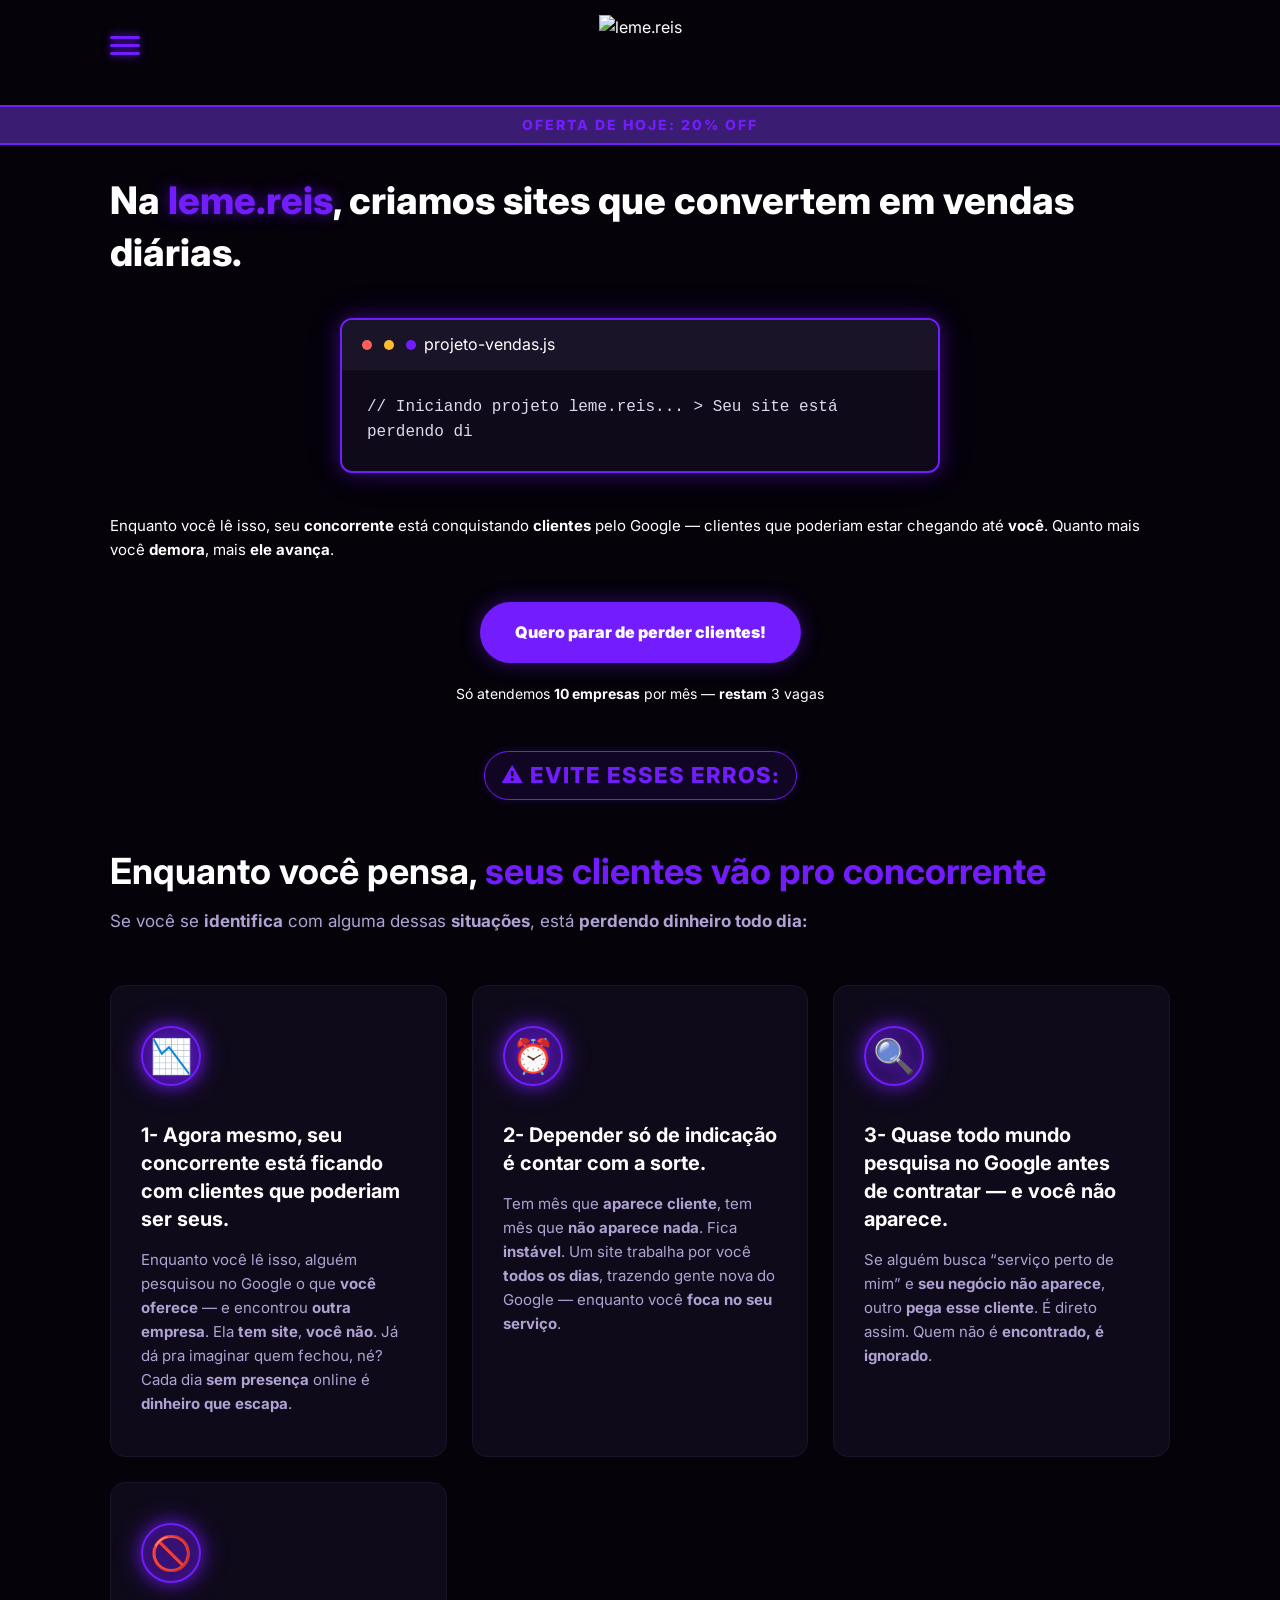
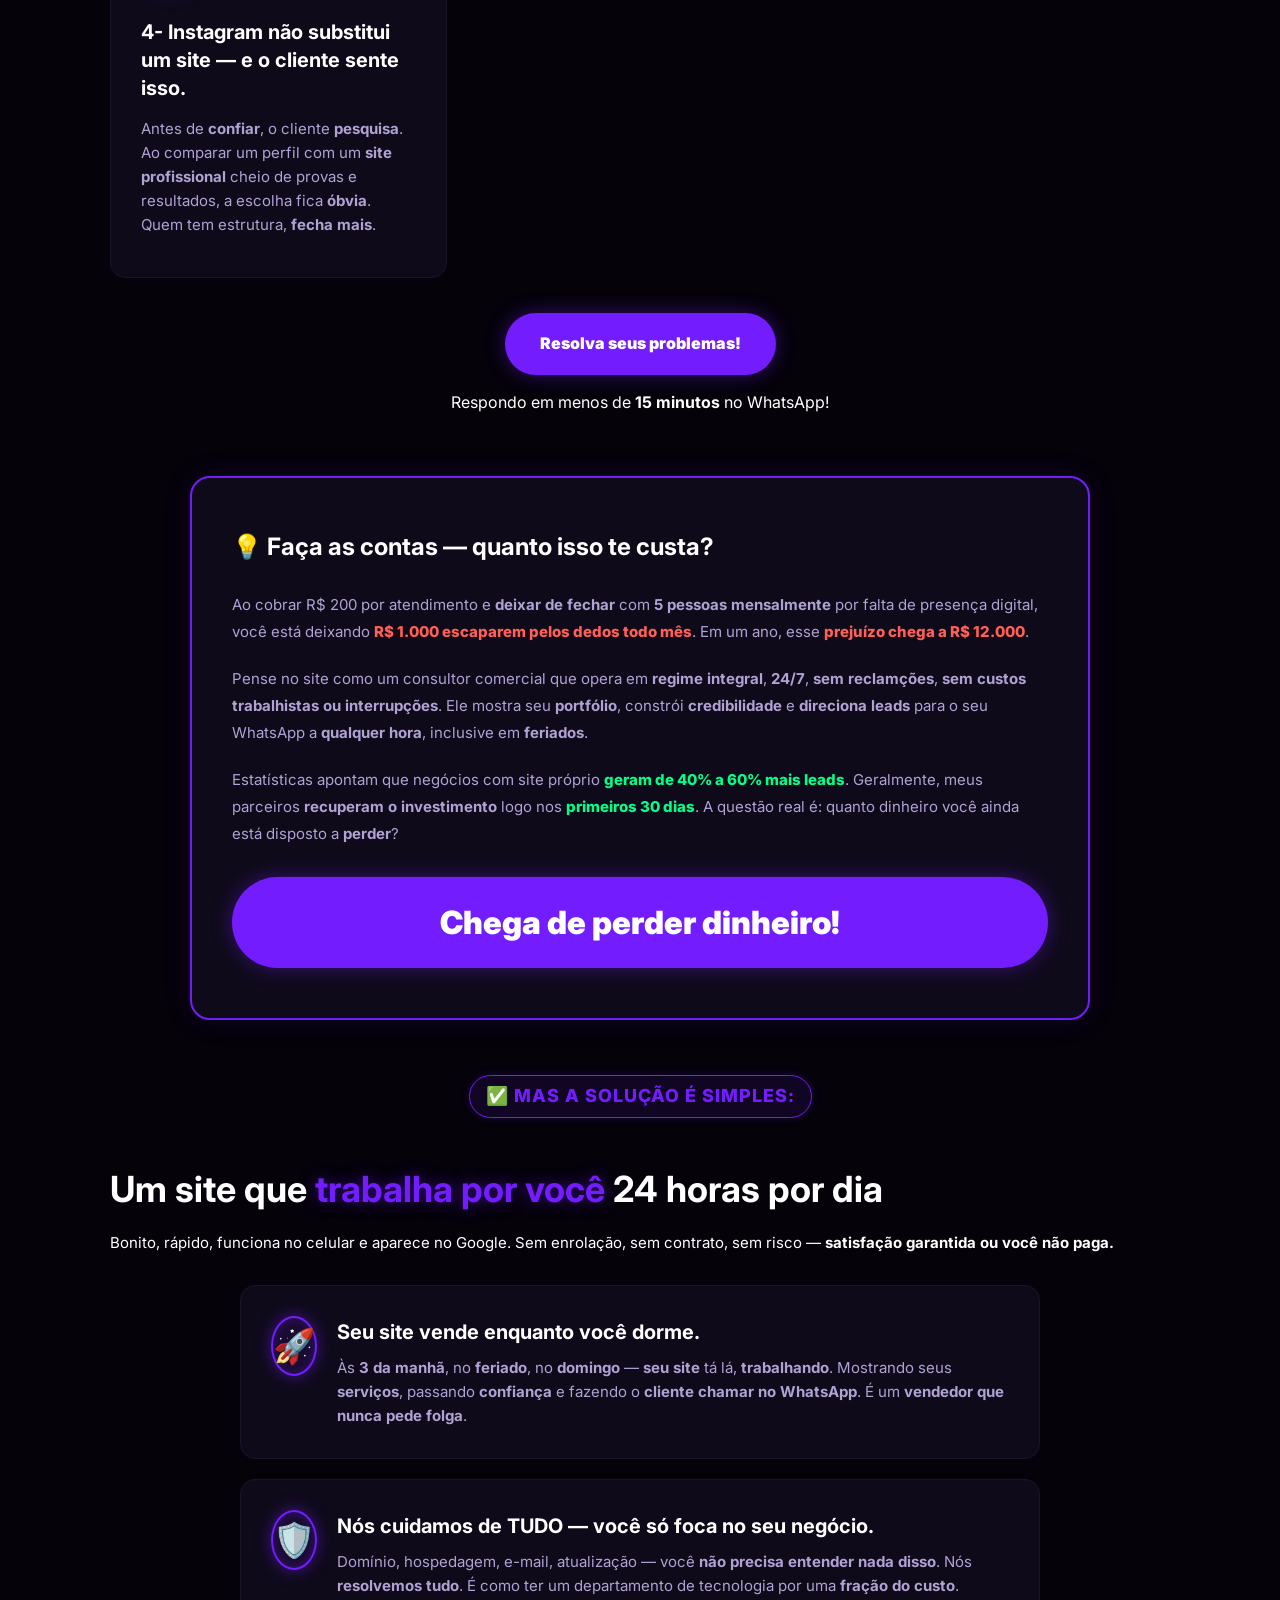
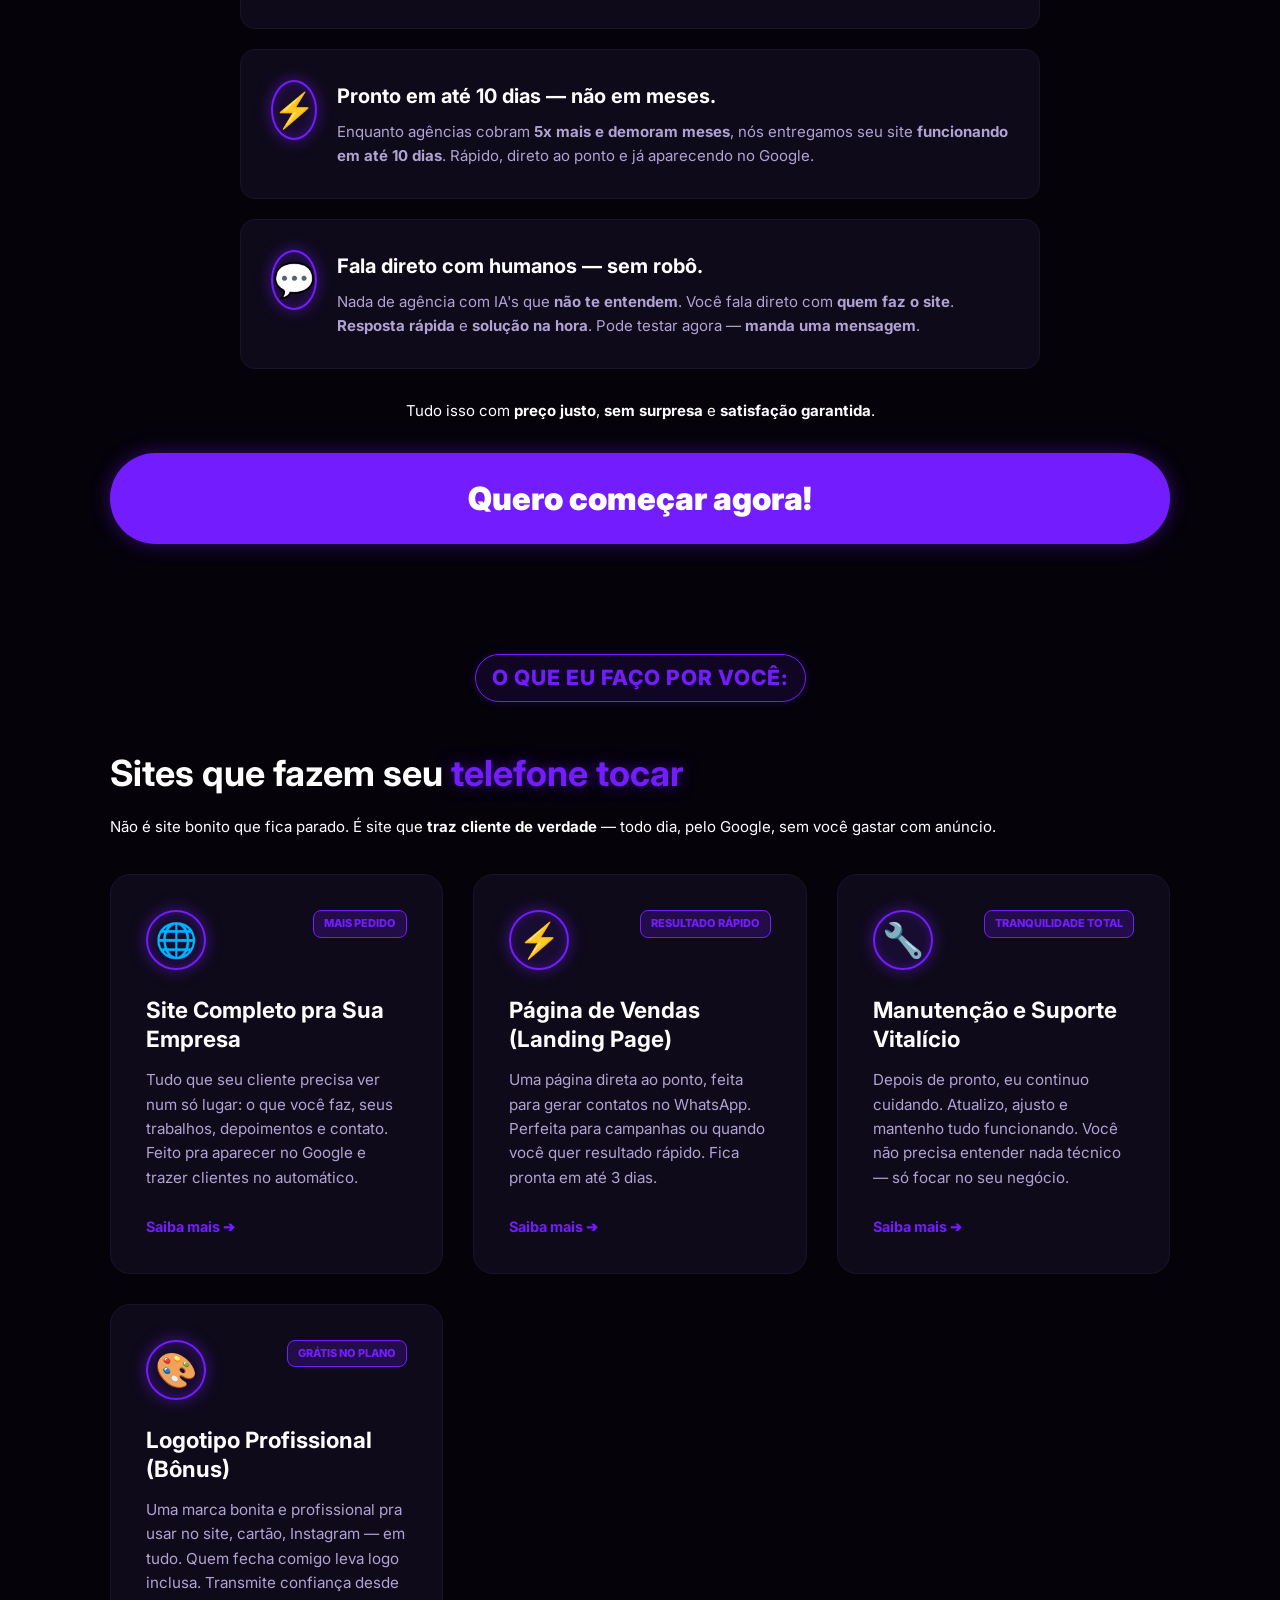
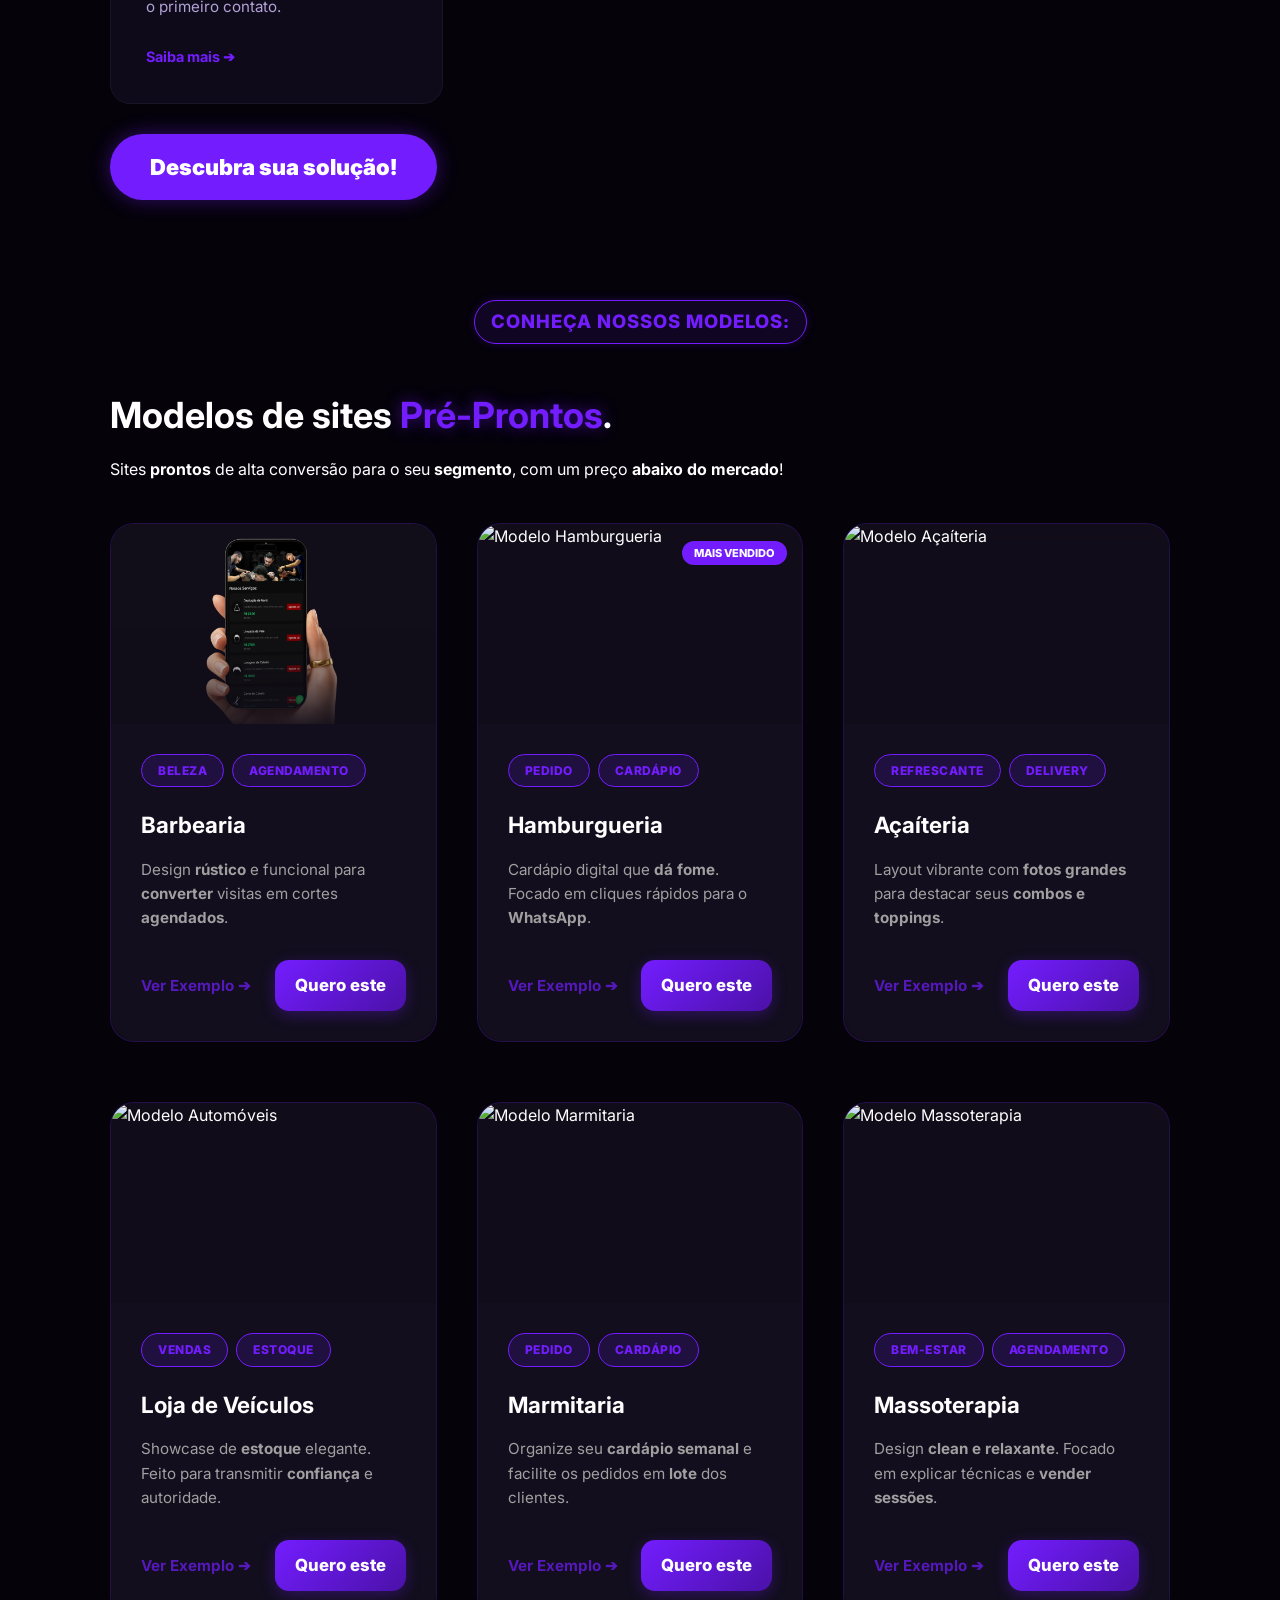
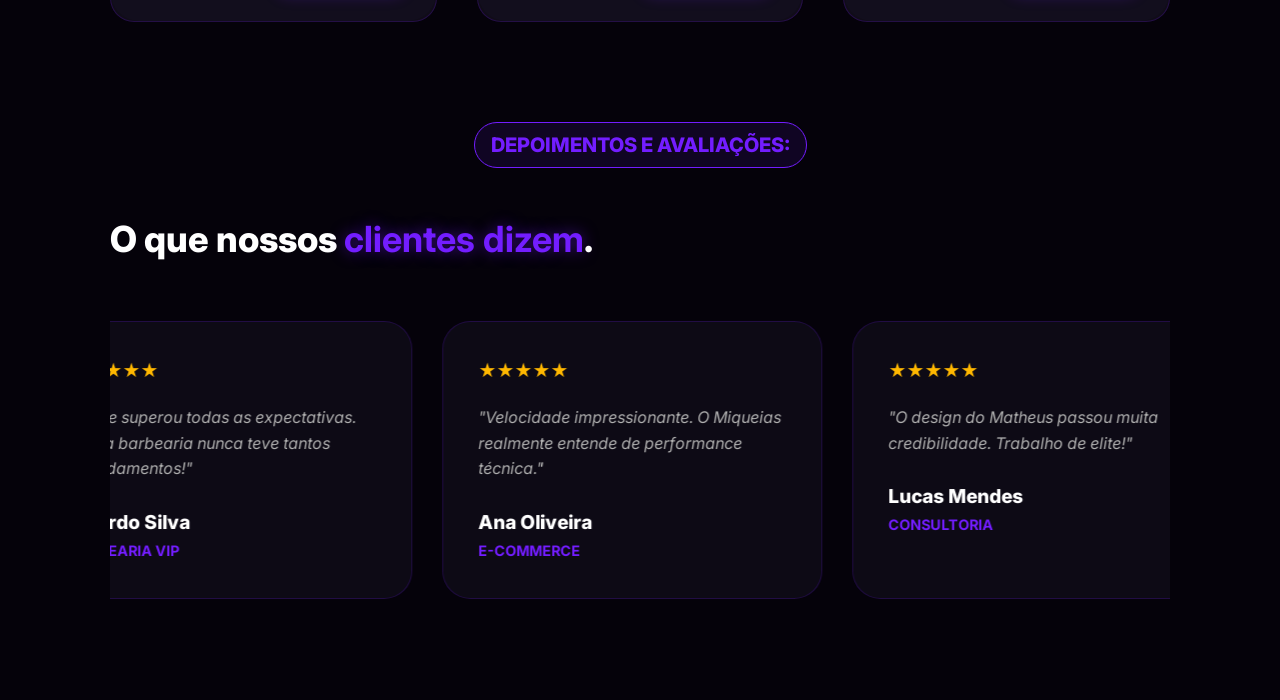
==== index.html @ 4a1d9dfb "Add files via upload" ====
<!DOCTYPE html>
<html lang="pt-br">
<head>
    <meta charset="UTF-8">
    <meta name="viewport" content="width=device-width, initial-scale=1.0">
    <title>leme.reis</title>
	<link rel="icon" href="faviconlemereis.png" type="image/png">
    <link rel="stylesheet" href="style.css">
    <link href="https://fonts.googleapis.com/css2?family=Inter:wght@400;700;900&display=swap" rel="stylesheet">
</head>
<body>

    <header>

        <div class="header-main">
            <div class="container header-grid">
                <div class="menu-col">
                    <div class="menu-btn" onclick="toggleMenu()">
                        <span></span>
                        <span></span>
                        <span></span>
                    </div>
                </div>

                <div class="logo-col">
                    <img src="img/logolemereis.png" alt="leme.reis" class="logo-img">
                </div>

                <div class="empty-col"></div>
            </div>
        </div>
		        <div class="promo-badge">OFERTA DE HOJE: 20% OFF</div>
    </header>
	
    <nav class="sidebar" id="sidebar">
        <div class="close-btn" onclick="toggleMenu()">&times;</div>
        <ul class="nav-links">
            <li><a href="https://wa.me/5514988378102">Contato</a></li>
			<li><a href="#contato">Sobre Nós</a></li>
			<li><a href="#contato">FAQ</a></li>
            <hr style="border: 0.5px solid #333; margin: 10px 0;">
            <p class="nav-title">Nossos Modelos</p>
            <li><a href="https://lemereis.online/barbeariaservicos">Barbearia</a></li>
            <li><a href="#marmitaria">Marmitaria</a></li>
            <li><a href="#hamburgueria">Hamburgueria</a></li>
            <li><a href="#acaiteria">Açaíteria</a></li>
        </ul>
    </nav>

    <div class="overlay" id="overlay" onclick="toggleMenu()"></div>

    <main>
        <section class="hero">
            <div class="container">
                <h1>Na <span>leme.reis</span>, criamos sites que convertem em vendas diárias.</h1>
                
                <div class="code-window">
                    <div class="window-header">
                        <div class="dots">
                            <span class="dot red"></span>
                            <span class="dot yellow"></span>
                            <span class="dot violet"></span>
                        </div>
                        <div class="file-name">projeto-vendas.js</div>
                    </div>
                    <div class="code-content">
                        <code id="typing-text"></code>
                    </div>
                </div>

                <div class="cta-group">
					<p class="stats-2">Enquanto você lê isso, seu <b>concorrente</b> está conquistando <b>clientes</b> pelo Google — clientes que poderiam estar chegando até <b>você</b>. Quanto mais você <b>demora</b>, mais <b>ele avança</b>.</p>
                    <a href="https://wa.me/5514988378102" class="btn-primary">Quero parar de perder clientes!</a>
                    <p class="stats">Só atendemos <b>10 empresas</b> por mês — <b>restam</b> 3 vagas</p>
                </div>
            </div>
        </section>
		
		<section class="problems">
    <div class="container">
        <div class="alert-box">
            <span>⚠ EVITE ESSES ERROS:</span>
        </div>
        
        <h2 class="section-title">Enquanto você pensa, <strong>seus clientes vão pro concorrente</strong></h2>
        <p class="section-subtitle">Se você se <b>identifica</b> com alguma dessas <b>situações</b>, está <b>perdendo dinheiro todo dia:</b></p>

        <div class="cards-grid">
            <div class="problem-card">
                <div class="icon-box red-neon">📉</div>
                <h3>1- Agora mesmo, seu <b>concorrente</b> está ficando com <b>clientes</b> que poderiam ser seus.</h3>
                <p>Enquanto você lê isso, alguém pesquisou no Google o que <b>você oferece</b> — e encontrou <b>outra empresa</b>. Ela <b>tem site</b>, <b>você não</b>. Já dá pra imaginar quem fechou, né? Cada dia <b>sem presença</b> online é <b>dinheiro que escapa</b>.</p>
            </div>

            <div class="problem-card">
                <div class="icon-box violet-neon">⏰</div>
                <h3>2- Depender só de <b>indicação</b> é contar com a <b>sorte</b>.</h3>
                <p>Tem mês que <b>aparece cliente</b>, tem mês que <b>não aparece nada</b>. Fica <b>instável</b>. Um site trabalha por você <b>todos os dias</b>, trazendo gente nova do Google — enquanto você <b>foca no seu serviço</b>.</p>
            </div>

            <div class="problem-card">
                <div class="icon-box violet-neon">🔍</div>
                <h3>3- Quase <b>todo mundo</b> pesquisa no <b>Google</b> antes de contratar — e você <b>não aparece</b>.</h3>
                <p>Se alguém busca “serviço perto de mim” e <b>seu negócio não aparece</b>, outro <b>pega esse cliente</b>. É direto assim. Quem não é <b>encontrado, é ignorado</b>.</p>
            </div>

            <div class="problem-card">
                <div class="icon-box red-neon">🚫</div>
                <h3>4- Instagram não <b>substitui</b> um site — e o <b>cliente</b> sente isso.</h3>
                <p>Antes de <b>confiar</b>, o cliente <b>pesquisa</b>. Ao comparar um perfil com um <b>site profissional</b> cheio de provas e resultados, a escolha fica <b>óbvia</b>. Quem tem estrutura, <b>fecha mais</b>.</p>
            </div>
        </div>
		<div class="cta-problems">
            <a href="https://wa.me/5514988378102" class="btn-primary btn-neon-pulse">
                Resolva seus problemas!
            </a>
            <p class="stats-3">Respondo em menos de <b>15 minutos</b> no WhatsApp!</p>
        </div>
		<div class="calculator-card">
    <div class="card-content">
        <h2>💡 Faça as contas — quanto isso te custa?</h2>
        
        <p>Ao cobrar R$ 200 por atendimento e <b>deixar de fechar</b> com <b>5 pessoas mensalmente</b> por falta de presença digital, você está deixando <span class="highlight-red">R$ 1.000 escaparem pelos dedos todo mês</span>. Em um ano, esse <span class="highlight-red">prejuízo chega a R$ 12.000</span>.</p>

        <p>Pense no site como um consultor comercial que opera em <b>regime integral</b>, <b>24/7</b>, <b>sem reclamções</b>, <b>sem custos trabalhistas ou interrupções</b>. Ele mostra seu <b>portfólio</b>, constrói <b>credibilidade</b> e <b>direciona leads</b> para o seu WhatsApp a <b>qualquer hora</b>, inclusive em <b>feriados</b>.</p>

        <p>Estatísticas apontam que negócios com site próprio <span class="highlight-green">geram de 40% a 60% mais leads</span>. Geralmente, meus parceiros <b>recuperam o investimento</b> logo nos <span class="highlight-green">primeiros 30 dias</span>. A questão real é: quanto dinheiro você ainda está disposto a <b>perder</b>?</p>

        <a href="https://wa.me/5514988378102" class="btn-whatsapp">
            Chega de perder dinheiro!
        </a>
    </div>
</div>
    </div>
</section>

<section class="solution">
    <div class="container">
        <div class="solution-header">
            <span class="badge-red">✅ MAS A SOLUÇÃO É SIMPLES:</span>
            <h2 class="title-main">Um site que <strong>trabalha por você</strong> 24 horas por dia</h2>
            <p>Bonito, rápido, funciona no celular e aparece no Google. Sem enrolação, sem contrato, sem risco — <strong>satisfação garantida ou você não paga.</strong></p>
        </div>

        <div class="solution-cards">
            <div class="s-card">
                <div class="s-icon">🚀</div>
                <div class="s-text">
                    <h3>Seu site <b>vende</b> enquanto você <b>dorme</b>.</h3>
                    <p>Às <b>3 da manhã</b>, no <b>feriado</b>, no <b>domingo</b> — <b>seu site</b> tá lá, <b>trabalhando</b>. Mostrando seus <b>serviços</b>, passando <b>confiança</b> e fazendo o <b>cliente chamar no WhatsApp</b>. É um <b>vendedor que nunca pede folga</b>.</p>
                </div>
            </div>

            <div class="s-card">
                <div class="s-icon">🛡️</div>
                <div class="s-text">
                    <h3>Nós cuidamos de <b>TUDO</b> — você só <b>foca</b> no seu negócio.</h3>
                    <p>Domínio, hospedagem, e-mail, atualização — você <b>não precisa entender nada disso</b>. Nós <b>resolvemos tudo</b>. É como ter um departamento de tecnologia por uma <b>fração do custo</b>.</p>
                </div>
            </div>

            <div class="s-card">
                <div class="s-icon">⚡</div>
                <div class="s-text">
                    <h3>Pronto em até <b>10 dias</b> — não em <b>meses</b>.</h3>
                    <p>Enquanto agências cobram <b>5x mais e demoram meses</b>, nós entregamos seu site <b>funcionando em até 10 dias</b>. Rápido, direto ao ponto e já aparecendo no Google.</p>
                </div>
            </div>

            <div class="s-card">
                <div class="s-icon">💬</div>
                <div class="s-text">
                    <h3>Fala direto com <b>humanos</b> — <b>sem robô</b>.</h3>
                    <p>Nada de agência com IA's que <b>não te entendem</b>. Você fala direto com <b>quem faz o site</b>. <b>Resposta rápida</b> e <b>solução na hora</b>. Pode testar agora — <b>manda uma mensagem</b>.</p>
                </div>
            </div>
        </div>

        <div class="solution-footer">
            <p>Tudo isso com <b>preço justo</b>, <b>sem surpresa</b> e <b>satisfação garantida</b>.</p>
            <a href="https://wa.me/5514988378102" class="btn-whatsapp">
                Quero começar agora!
            </a>
        </div>
    </div>
</section>

<section class="services">
    <div class="container">
        <div class="services-header">
            <span class="badge-green">O QUE EU FAÇO POR VOCÊ:</span>
            <h2 class="title-main">Sites que fazem seu <strong>telefone tocar</strong></h2>
            <p>Não é site bonito que fica parado. É site que <strong>traz cliente de verdade</strong> — todo dia, pelo Google, sem você gastar com anúncio.</p>
        </div>

        <div class="services-grid">
            <div class="service-card">
                <div class="card-header-flex">
                    <div class="icon-box">🌐</div>
                    <span class="service-tag tag-purple">Mais pedido</span>
                </div>
                <h3>Site Completo pra Sua Empresa</h3>
                <p>Tudo que seu cliente precisa ver num só lugar: o que você faz, seus trabalhos, depoimentos e contato. Feito pra aparecer no Google e trazer clientes no automático.</p>
                <a href="https://wa.me/5514988378102" class="learn-more">Saiba mais ➔</a>
            </div>

            <div class="service-card">
                <div class="card-header-flex">
                    <div class="icon-box">⚡</div>
                    <span class="service-tag  tag-purple">Resultado rápido</span>
                </div>
                <h3>Página de Vendas (Landing Page)</h3>
                <p>Uma página direta ao ponto, feita para gerar contatos no WhatsApp. Perfeita para campanhas ou quando você quer resultado rápido. Fica pronta em até 3 dias.</p>
                <a href="https://wa.me/5514988378102" class="learn-more">Saiba mais ➔</a>
            </div>

            <div class="service-card">
                <div class="card-header-flex">
                    <div class="icon-box">🔧</div>
                    <span class="service-tag  tag-purple">Tranquilidade total</span>
                </div>
                <h3>Manutenção e Suporte Vitalício</h3>
                <p>Depois de pronto, eu continuo cuidando. Atualizo, ajusto e mantenho tudo funcionando. Você não precisa entender nada técnico — só focar no seu negócio.</p>
                <a href="https://wa.me/5514988378102" class="learn-more">Saiba mais ➔</a>
            </div>

            <div class="service-card">
                <div class="card-header-flex">
                    <div class="icon-box">🎨</div>
                    <span class="service-tag  tag-purple">Grátis no plano</span>
                </div>
                <h3>Logotipo Profissional (Bônus)</h3>
                <p>Uma marca bonita e profissional pra usar no site, cartão, Instagram — em tudo. Quem fecha comigo leva logo inclusa. Transmite confiança desde o primeiro contato.</p>
                <a href="https://wa.me/5514988378102" class="learn-more">Saiba mais ➔</a>
            </div>
        </div>
		<a href="https://wa.me/5514988378102" class="btn-discovery">
    Descubra sua solução!
</a>
    </div>
</section>

<section class="portfolio">
    <div class="container">
        <div class="portfolio-header">
            <span class="badge-showcase">CONHEÇA NOSSOS MODELOS:</span>
            <h2 class="title-main">Modelos de sites <strong>Pré-Prontos</strong>.</h2>
            <p>Sites <b>prontos</b> de alta conversão para o seu <b>segmento</b>, com um preço <b>abaixo do mercado</b>!</p>
        </div>

<div class="portfolio-grid">
    <div class="portfolio-card">
        <div class="card-image">
            <img src="barbeariamodelo.png" alt="Modelo Barbearia">
        </div>
        <div class="card-body">
            <div class="card-category">
                <span>Beleza</span>
                <span>Agendamento</span>
            </div>
            <h3>Barbearia</h3>
            <p>Design <b>rústico</b> e funcional para <b>converter</b> visitas em cortes <b>agendados</b>.</p>
            <div class="card-actions">
                <a href="lemereis.online/barbeariaservicos" class="btn-view">Ver Exemplo ➔</a>
                <a href="https://wa.me/5514988378102?text=Gostaria%20de%20saber%20mais%20sobre%20o%20modelo%20pr%C3%A9-pronto%20de%20Barbearia." class="btn-order">Quero este</a>
            </div>
        </div>
    </div>

    <div class="portfolio-card">
        <div class="card-image">
            <img src="hamburgueriamodelo.png" alt="Modelo Hamburgueria">
            <div class="image-overlay">
                <span class="tag-status">Mais Vendido</span>
            </div>
        </div>
        <div class="card-body">
            <div class="card-category">
                <span>Pedido</span>
                <span>Cardápio</span>
            </div>
            <h3>Hamburgueria</h3>
            <p>Cardápio digital que <b>dá fome</b>. Focado em cliques rápidos para o <b>WhatsApp</b>.</p>
            <div class="card-actions">
                <a href="#" class="btn-view">Ver Exemplo ➔</a>
                <a href="#" class="btn-order">Quero este</a>
            </div>
        </div>
    </div>

    <div class="portfolio-card">
        <div class="card-image">
            <img src="acaiteriamodelo.png" alt="Modelo Açaíteria">
        </div>
        <div class="card-body">
            <div class="card-category">
                <span>Refrescante</span>
                <span>Delivery</span>
            </div>
            <h3>Açaíteria</h3>
            <p>Layout vibrante com <b>fotos grandes</b> para destacar seus <b>combos e toppings</b>.</p>
            <div class="card-actions">
                <a href="#" class="btn-view">Ver Exemplo ➔</a>
                <a href="#" class="btn-order">Quero este</a>
            </div>
        </div>
    </div>

    <div class="portfolio-card">
        <div class="card-image">
            <img src="automoveismodelo.png" alt="Modelo Automóveis">
        </div>
        <div class="card-body">
            <div class="card-category">
                <span>Vendas</span>
                <span>Estoque</span>
            </div>
            <h3>Loja de Veículos</h3>
            <p>Showcase de <b>estoque</b> elegante. Feito para transmitir <b>confiança</b> e autoridade.</p>
            <div class="card-actions">
                <a href="#" class="btn-view">Ver Exemplo ➔</a>
                <a href="#" class="btn-order">Quero este</a>
            </div>
        </div>
    </div>

    <div class="portfolio-card">
        <div class="card-image">
            <img src="marmitariamodelo.png" alt="Modelo Marmitaria">
        </div>
        <div class="card-body">
            <div class="card-category">
                <span>Pedido</span>
                <span>Cardápio</span>
            </div>
            <h3>Marmitaria</h3>
            <p>Organize seu <b>cardápio semanal</b> e facilite os pedidos em <b>lote</b> dos clientes.</p>
            <div class="card-actions">
                <a href="#" class="btn-view">Ver Exemplo ➔</a>
                <a href="#" class="btn-order">Quero este</a>
            </div>
        </div>
    </div>

    <div class="portfolio-card">
        <div class="card-image">
            <img src="massoterapiamodelo.png" alt="Modelo Massoterapia">
        </div>
        <div class="card-body">
            <div class="card-category">
                <span>Bem-estar</span>
                <span>Agendamento</span>
            </div>
            <h3>Massoterapia</h3>
            <p>Design <b>clean e relaxante</b>. Focado em explicar técnicas e <b>vender sessões</b>.</p>
            <div class="card-actions">
                <a href="#" class="btn-view">Ver Exemplo ➔</a>
                <a href="#" class="btn-order">Quero este</a>
            </div>
        </div>
    </div>
</div>
</section>
<section class="testimonials">
    <div class="container">
        <div class="portfolio-header" style="text-align: center; margin-bottom: 40px;">
            <span class="badge-avalia">DEPOIMENTOS E AVALIAÇÕES:</span>
            <h2 class="title-main" style="color: #fff; font-weight: 800; font-size: 2.5rem;">O que nossos <strong>clientes dizem</strong>.</h2>
        </div>

        <div class="testimonials-slider">
            <div class="testimonials-track" id="testimonialTrack">
                <div class="testimonial-card">
                    <div class="stars">★★★★★</div>
                    <p>"O site superou todas as expectativas. Minha barbearia nunca teve tantos agendamentos!"</p>
                    <div class="client-info"><strong>Ricardo Silva</strong><span>Barbearia VIP</span></div>
                </div>
                <div class="testimonial-card">
                    <div class="stars">★★★★★</div>
                    <p>"Velocidade impressionante. O Miqueias realmente entende de performance técnica."</p>
                    <div class="client-info"><strong>Ana Oliveira</strong><span>E-commerce</span></div>
                </div>
                <div class="testimonial-card">
                    <div class="stars">★★★★★</div>
                    <p>"O design do Matheus passou muita credibilidade. Trabalho de elite!"</p>
                    <div class="client-info"><strong>Lucas Mendes</strong><span>Consultoria</span></div>
                </div>
            </div>
        </div>
    </div>
</section>
    </main>

    <script src="script.js"></script>
</body>
</html>
---- style.css ----
* { margin: 0; padding: 0; box-sizing: border-box; }

:root {
    --bg-color: #05020a;
    --deep-purple: #3a1d73;
    --bright-violet: #731dff;
    --text-color: #ffffff;
    --text-secondary: #b1a2d4;
}

body {
    background-color: var(--bg-color);
    color: var(--text-color);
    font-family: 'Inter', sans-serif;
    line-height: 1.6;
    overflow-x: hidden;
}

.container {
    max-width: 1100px;
    margin: 0 auto;
    padding: 0 20px;
}

/* Header Grid */
.header-main {
    padding: 15px 0;
}

.header-grid {
    display: grid;
    grid-template-columns: 1fr 2fr 1fr;
    align-items: center;
}

.menu-col { display: flex; justify-content: flex-start; }
.logo-col { display: flex; justify-content: center; }

.logo-img {
    height: 60px;
    width: auto;
}

/* Promo Badge Corrigida */
.promo-badge {
    width: 100%;
    background-color: var(--deep-purple);
    border-bottom: 2px solid var(--bright-violet);
	border-top: 2px solid var(--bright-violet);
    padding: 7px 0;
    display: flex;
    justify-content: center;
    color: var(--bright-violet);
    font-size: 14px;
    font-weight: 800;
    text-transform: uppercase;
    letter-spacing: 2px;
	margin-top: 15px;
}

/* Botão Hambúrguer Corrigido */
.menu-btn {
    cursor: pointer;
    display: flex;
    flex-direction: column;
    gap: 5px;
    z-index: 1001;
}

.menu-btn span {
    width: 30px;
    height: 3px;
    background-color: var(--bright-violet);
    border-radius: 10px;
    transition: 0.3s;
    box-shadow: 0 0 8px var(--bright-violet);
}

/* Sidebar */
.sidebar {
    position: fixed;
    top: 0;
    left: -280px;
    width: 280px;
    height: 100%;
    background: #0f0a1a;
    border-right: 1px solid var(--bright-violet);
    z-index: 1002;
    transition: 0.4s cubic-bezier(0.175, 0.885, 0.32, 1.275);
    padding: 60px 30px;
}

.sidebar.active { left: 0; }

.nav-links { list-style: none; }
.nav-links li { margin: 25px 0; }
.nav-links a { color: white; text-decoration: none; font-size: 1.1rem; font-weight: 600; }
.nav-links a:hover { color: var(--bright-violet); }

.nav-title {
    color: var(--text-secondary);
    font-size: 16px;
    text-transform: uppercase;
    letter-spacing: 2px;
    margin-top: 30px;
}

.close-btn {
    position: absolute;
    top: 20px;
    right: 25px;
    font-size: 30px;
    color: var(--bright-violet);
    cursor: pointer;
}

.overlay {
    position: fixed;
    top: 0;
    left: 0;
    width: 100%;
    height: 100%;
    background: rgba(0, 0, 0, 0.8);
    display: none;
    z-index: 1000;
    backdrop-filter: blur(5px);
}

.overlay.active { display: block; }

/* Hero Section */
h1 { font-size: 38px; font-weight: 800; margin: 30px 0; line-height: 1.35;}
h1 span { color: var(--bright-violet); text-shadow: 0 0 15px rgba(115, 29, 255, 0.6); }

.code-window {
    background: #0f0a1a;
    border-radius: 12px;
    text-align: left;
    max-width: 600px;
    margin: 40px auto;
	font-size: 16px;
    
    /* AQUI ESTÁ O EFEITO NEON (Borda + Sombra de brilho) */
    border: 2px solid var(--bright-violet); 
    box-shadow: 0 0 20px rgba(115, 29, 255, 0.4), 
                0 0 40px rgba(115, 29, 255, 0.1); 
    
    overflow: hidden;
}

.window-header { background: #1a1429; padding: 12px 20px; display: flex; align-items: center; }
.dot { height: 10px; width: 10px; border-radius: 50%; display: inline-block; margin-right: 8px; }
.red { background: #ff5f56; } .yellow { background: #ffbd2e; } .violet { background: var(--bright-violet); }

.code-content { padding: 25px; font-family: monospace; color: #e0d8f0; }

.btn-primary {
    background-color: var(--bright-violet);
    color: #fff;
    padding: 18px 35px;
    border-radius: 50px;
    text-decoration: none;
    font-weight: 900;
    display: inline-block;
    box-shadow: 0 0 20px rgba(115, 29, 255, 0.4);
	text-align: center;
	font-size: 16px;
}
.cta-group {
    display: flex;
    flex-direction: column; /* Coloca o botão e o texto um embaixo do outro */
    align-items: center;    /* Centraliza horizontalmente */
    justify-content: center; /* Centraliza verticalmente (se houver altura) */
    margin-top: 30px;       /* Espaço entre a caixa de código e o botão */
    width: 100%;            /* Garante que ocupe a largura total para poder alinhar ao meio */
}
.stats {
    text-align: center;
	font-size: 15px;
	padding-top: 20px;
	padding-bottom: 20px;
}
.stats-2 {
    text-align: left;
	font-size: 15px;
	padding-top: 1px;
	padding-bottom: 40px;
}
/* Seção de Problemas */
.problems {
    padding: 25px 20px;
	margin-bottom: 20px;
}

.section-title {
    font-size: 36px;
    margin-bottom: 15px;
	margin-top: 40px;
    line-height: 1.2;
}

.section-title strong {
    color: var(--bright-violet);
}

.section-subtitle {
    color: var(--text-secondary);
    margin-bottom: 50px;
	font-size: 17px;
}

/* Grid de Cards */
.cards-grid {
    display: grid;
    grid-template-columns: repeat(auto-fit, minmax(280px, 1fr));
    gap: 25px;
    margin-top: 40px;
}

.problem-card {
    background: #0f0a1a;
    border: 1px solid #1a1429;
    padding: 40px 30px;
    border-radius: 15px;
    text-align: left;
    transition: 0.4s;
    position: relative;
}

.problem-card:hover {
    border-color: var(--bright-violet);
    transform: translateY(-10px);
}

/* Ícones Neon */
.icon-box {
    font-size: 32px;
    display: flex;                /* Mudamos para flex para centralizar o ícone dentro do círculo */
    align-items: center;
    justify-content: center;
    
    width: 60px;                  /* Tamanho do círculo */
    height: 60px;                 /* Tamanho do círculo */
    border-radius: 50%;           /* Faz ficar redondo */
    
    background: rgba(115, 29, 255, 0.1); /* Fundo roxo bem clarinho (transparente) */
    border: 2px solid var(--bright-violet); /* Borda roxa neon */
    
    /* Efeito de brilho neon */
    box-shadow: 0 0 15px rgba(115, 29, 255, 0.5), 
                inset 0 0 10px rgba(115, 29, 255, 0.3); 
    
    margin-bottom: 35px;          /* Espaço para o texto abaixo */
    margin-right: auto;
}

.violet-neon {
    filter: drop-shadow(0 0 10px var(--bright-violet));
}

.red-neon {
     filter: drop-shadow(0 0 10px var(--bright-violet));
}

.problem-card h3 {
    font-size: 20px;
    margin-bottom: 15px;
    color: #fff;
    line-height: 1.4;
}

.problem-card p {
    color: var(--text-secondary);
    font-size: 15px;
    line-height: 1.6;
}
/* Container para centralizar o botão abaixo dos cards */
.cta-problems {
    margin-top: 35px; /* Espaço entre os cards e o botão */
    text-align: center;
    display: flex;
    flex-direction: column;
    align-items: center;
    gap: 15px;
}

/* Reutilizando o estilo do botão e adicionando a pulsação se quiser */
.btn-neon-pulse {
    animation: pulse-glow 2s infinite ease-in-out;
}

@keyframes pulse-glow {
    0% { box-shadow: 0 0 15px rgba(115, 29, 255, 0.4); transform: scale(1); }
    50% { box-shadow: 0 0 35px rgba(115, 29, 255, 0.8); transform: scale(1.05); }
    100% { box-shadow: 0 0 15px rgba(115, 29, 255, 0.4); transform: scale(1); }
}
.stats {
    text-align: center;
	font-size: 14px;
	padding-top: 20px;
	padding-bottom: 20px;
}
/* Card de Calculadora/Fechamento */
.calculator-card {
    background: #0f0a1a;
    border: 2px solid var(--bright-violet);
    border-radius: 20px;
    padding: 50px 40px;
    margin-top: 60px;
    text-align: left;
    box-shadow: 0 0 30px rgba(115, 29, 255, 0.1);
    max-width: 900px;
    margin-left: auto;
    margin-right: auto;
}

.calculator-card h2 {
    font-size: 24px;
    margin-bottom: 25px;
    color: #fff;
}

.calculator-card p {
    color: var(--text-secondary);
    font-size: 15px;
    line-height: 1.8;
    margin-bottom: 20px;
}

/* Destaques de cores */
.highlight-red {
    color: #ff5f56;
    font-weight: 800;
}

.highlight-green {
    color: #00ff88; /* Verde neon para destacar lucro/ganho */
    font-weight: 800;
}

/* Botão WhatsApp Estilo Imagem */
.btn-whatsapp {
    background-color: #731dff; /* Verde oficial WhatsApp */
    color: #fff;
    display: flex;
    align-items: center;
    justify-content: center;
    gap: 15px;
    padding: 20px;
    border-radius: 100px;
    text-decoration: none;
    font-weight: 900;
    margin-top: 30px;
    transition: 0.3s;
    box-shadow: 0 0 20px rgba(115, 29, 255, 0.4);
	font-size: 32px;
}
.btn-whatsapp:hover {
    box-shadow: 0 0 30px rgba(115, 29, 255, 0.4);
}

/* Ajuste para Mobile */
@media (max-width: 768px) {
    .calculator-card {
        padding: 30px 20px;
    }
    .btn-whatsapp {
        font-size: 18px;
    }
}
/* Ajuste para Mobile */
@media (max-width: 768px) {
    .btn-whatsapp {
        font-size: 16px; /* Diminuí um pouco para não quebrar linha no celular */
    }
}
/* Seção Solução */
.solution {
    padding: 10px 0;
    background-color: var(--bg-color);
}

.solution-header {
	text-align: left;
    margin-bottom: 30px;
	font-size: 15px;
}

.badge-green {
    color: #00ff88;
    border: 1px solid #00ff88;
    padding: 5px 15px;
    border-radius: 5px;
    font-size: 19px;
    font-weight: 800;
    margin-bottom: 35px;
	display: table;      /* Ou block, mas table evita que ele ocupe 100% da largura */
    margin-left: auto;   /* Empurra da esquerda */
    margin-right: auto;  /* Empurra da direita */
}

.title-main {
    font-size: 36px !important;
    margin-bottom: 20px !important;
    text-align: left !important;
    line-height: 1.2 !important;
}

.title-main strong {
    color: var(--bright-violet);
    text-shadow: 0 0 15px rgba(115, 29, 255, 0.5);
	text-align: left;
}

/* Cards da Solução */
.solution-cards {
    display: flex;
    flex-direction: column;
    gap: 20px;
    max-width: 800px;
    margin: 0 auto;
}

.s-card {
    display: flex;
    align-items: flex-start;
    gap: 20px;
    background: #0f0a1a;
    padding: 30px;
    border-radius: 15px;
    border: 1px solid #1a1429;
    transition: 0.3s;
}

.s-card:hover {
    border-color: var(--bright-violet);
    transform: translateX(10px);
}

.s-icon {
    font-size: 32px;
    display: flex;                /* Mudamos para flex para centralizar o ícone dentro do círculo */
    align-items: center;
    justify-content: center;
    
    width: 60px;                  /* Tamanho do círculo */
    height: 60px;                 /* Tamanho do círculo */
    border-radius: 50%;           /* Faz ficar redondo */
    
    background: rgba(115, 29, 255, 0.1); /* Fundo roxo bem clarinho (transparente) */
    border: 2px solid var(--bright-violet); /* Borda roxa neon */
    
    /* Efeito de brilho neon */
    box-shadow: 0 0 15px rgba(115, 29, 255, 0.5), 
                inset 0 0 10px rgba(115, 29, 255, 0.3); 
    
    margin-bottom: 15px;          /* Espaço para o texto abaixo */
    margin-right: auto;
}

.s-text h3 {
    color: #fff;
    margin-bottom: 8px;
    font-size: 20px;
	text-align: left;
}

.s-text p {
    color: var(--text-secondary);
    font-size: 15px;
    line-height: 1.6;
	text-align: left;
}

.solution-footer {
    text-align: center;
    margin-top: 30px;
}

.solution-footer p {
    margin-bottom: 25px;
    font-size: 15px;
}

/* Ajuste Mobile */
@media (max-width: 768px) {
    .s-card {
        flex-direction: column;
        text-align: center;
        align-items: center;
    }
    .title-main {
        font-size: 1.8rem;
    }
}
/* Seção de Serviços */
.services {
    padding: 100px 0;
}

.services-header {
    text-align: left;
    margin-bottom: 35px;
	font-size: 15px;
}

.services-grid {
    display: grid;
    grid-template-columns: repeat(auto-fit, minmax(300px, 1fr));
    gap: 30px;
}

.service-card {
    background: #0f0a1a;
    border: 1px solid #1a1429;
    padding: 35px;
    border-radius: 20px;
    position: relative;
    transition: 0.4s;
    display: flex;
    flex-direction: column;
}

.service-card:hover {
    border-color: var(--bright-violet);
    transform: translateY(-5px);
    box-shadow: 0 10px 30px rgba(115, 29, 255, 0.1);
}

/* Alinhamento do Ícone e da Tag */
.card-header-flex {
    display: flex;
    justify-content: space-between;
    align-items: flex-start;
    margin-bottom: 25px;
}

/* Tags de Destaque nos Cards */
.service-tag {
    font-size: 11px;
    font-weight: 800;
    text-transform: uppercase;
    padding: 4px 10px;
    border-radius: 8px;
}

.tag-purple { background: rgba(115, 29, 255, 0.2); color: var(--bright-violet); border: 1px solid var(--bright-violet); }
.tag-green { background: rgba(0, 255, 136, 0.1); color: #00ff88; border: 1px solid #00ff88; }
.tag-blue { background: rgba(0, 217, 255, 0.1); color: #00d9ff; border: 1px solid #00d9ff; }

.service-card h3 {
    font-size: 1.4rem;
    color: #fff;
    margin-bottom: 15px;
    line-height: 1.3;
}

.service-card p {
    color: var(--text-secondary);
    font-size: 0.95rem;
    line-height: 1.6;
    margin-bottom: 25px;
    flex-grow: 1; /* Garante que o Saiba Mais fique sempre no fim */
}

/* Link Saiba Mais */
.learn-more {
    color: #731dff; /* Verde neon igual ao vídeo */
    text-decoration: none;
    font-weight: 700;
    font-size: 0.9rem;
    display: flex;
    align-items: center;
    gap: 8px;
    transition: 0.3s;
}

.learn-more:hover {
    gap: 12px; /* Efeito da setinha andando */
    text-shadow: 0 0 10px #731dff;
}

/* Reutilizando seu estilo de círculo neon para o icon-box */
.service-card .icon-box {
    width: 50px;
    height: 50px;
    font-size: 24px;
    margin-bottom: 0; /* Reset do margin que definimos antes */
}
.icon-box, .s-icon {
    /* ... outras propriedades ... */
    font-size: 54px; /* Aumenta o tamanho do emoji */
    
    /* DICA: Se o emoji ficar grande demais para o círculo, 
       você também precisa aumentar o círculo aqui: */
    width: 70px; 
    height: 70px;
}
/* Usamos o caminho completo para o CSS entender que essa regra é a mais importante */
.service-card .icon-box, 
.problem-card .icon-box,
.s-card .s-icon {
    font-size: 34px !important; /* O !important vai forçar o aumento */
    
    /* Se o emoji crescer, o círculo tem que crescer junto para não espremer */
    width: 60px !important;
    height: 60px !important;
    
    display: flex;
    align-items: center;
    justify-content: center;
    line-height: 1;
}
.badge-green {
    /* Cores da Paleta Leme.Reis */
    color: var(--bright-violet);
    border: 1px solid var(--bright-violet);
    background: rgba(115, 29, 255, 0.1); /* Roxo com 10% de opacidade */
    
    /* Brilho Neon Suave */
    box-shadow: 0 0 10px rgba(115, 29, 255, 0.2);
    
    /* Formatação */
    padding: 6px 16px;
    border-radius: 100px; /* Deixa as pontas totalmente arredondadas (estilo pílula) */
    font-size: 21px;      /* Tamanho ideal para etiquetas */
    font-weight: 800;
    text-transform: uppercase;
    letter-spacing: 1px;  /* Espaçamento entre letras para dar um ar mais moderno */
    display: inline-block;
    margin-bottom: 50px;
	    display: table;      /* Troque inline-block por table */
    margin: 0 auto 50px auto; /* auto nas laterais centraliza o elemento */
}
.badge-red {
 /* Cores da Paleta Leme.Reis */
    color: var(--bright-violet);
    border: 1px solid var(--bright-violet);
    background: rgba(115, 29, 255, 0.1); /* Roxo com 10% de opacidade */
    
    /* Brilho Neon Suave */
    box-shadow: 0 0 10px rgba(115, 29, 255, 0.2);
    
    /* Formatação */
    padding: 6px 16px;
    border-radius: 100px; /* Deixa as pontas totalmente arredondadas (estilo pílula) */
    font-size: 18px;      /* Tamanho ideal para etiquetas */
    font-weight: 800;
    text-transform: uppercase;
    letter-spacing: 1px;  /* Espaçamento entre letras para dar um ar mais moderno */
    display: inline-block;
    margin-bottom: 50px;
	    display: table;      /* Troque inline-block por table */
    margin: 0 auto 50px auto; /* auto nas laterais centraliza o elemento */
}
.alert-box {
 /* Cores da Paleta Leme.Reis */
    color: var(--bright-violet);
    border: 1px solid var(--bright-violet);
    background: rgba(115, 29, 255, 0.1); /* Roxo com 10% de opacidade */
    
    /* Brilho Neon Suave */
    box-shadow: 0 0 10px rgba(115, 29, 255, 0.2);
    
    /* Formatação */
    padding: 6px 16px;
    border-radius: 100px; /* Deixa as pontas totalmente arredondadas (estilo pílula) */
    font-size: 22px;      /* Tamanho ideal para etiquetas */
    font-weight: 800;
    text-transform: uppercase;
    letter-spacing: 1px;  /* Espaçamento entre letras para dar um ar mais moderno */
    display: inline-block;
    margin-bottom: 50px;
	text-align: center;
	    display: table;      /* Troque inline-block por table */
    margin: 0 auto 50px auto; /* auto nas laterais centraliza o elemento */
}
.btn-discovery {
    background-color: var(--bright-violet); /* Seu roxo neon */
    color: #fff;
    display: flex;
    align-items: center;
    justify-content: center;
    
    /* Mesmas configurações de tamanho e forma */
    padding: 20px 40px;
    border-radius: 100px;
    text-decoration: none;
    font-weight: 900;
    font-size: 22px; /* Ajuste conforme preferir */
    line-height: 1.2;
    
    margin-top: 30px;
    transition: 0.3s;
    border: none;
    cursor: pointer;
    
    /* Efeito de brilho neon da sua paleta */
    box-shadow: 0 0 20px rgba(115, 29, 255, 0.4);
    display: inline-flex; /* Para ele não ocupar a largura toda da tela sozinho */
}

.btn-discovery:hover {
    transform: scale(1.05);
    box-shadow: 0 0 30px rgba(115, 29, 255, 0.6);
    filter: brightness(1.1);
}

/* Garante que no mobile ele fique bem ajustado */
@media (max-width: 768px) {
    .btn-discovery {
        font-size: 18px;
        padding: 15px 30px;
        width: 100%; /* No celular, botões largos facilitam o clique */
    }
}
.portfolio-grid {
    display: grid;
    grid-template-columns: repeat(auto-fit, minmax(320px, 1fr));
    gap: 40px;
    padding: 20px 0;
    justify-content: center; /* Centraliza os cards no grid */
    justify-items: center;   /* Centraliza o conteúdo dentro das células */
}

/* O Card Moderno */
.portfolio-card {
    background: rgba(25, 20, 35, 0.6); /* Efeito Vidro */
    backdrop-filter: blur(10px);
    border: 1px solid rgba(115, 29, 255, 0.2);
    border-radius: 24px; /* Arredondamento Caprichado */
    overflow: hidden;
    transition: all 0.4s cubic-bezier(0.175, 0.885, 0.32, 1.275);
    max-width: 380px; /* Evita que o card fique largo demais em telas grandes */
    width: 100%;
	margin-top: 20px;
}

.portfolio-card:hover {
    transform: translateY(-15px);
    border-color: var(--bright-violet);
    box-shadow: 0 20px 40px rgba(115, 29, 255, 0.2);
}

/* Imagem e Overlay */
.card-image {
    position: relative;
    height: 200px;
    overflow: hidden;
}

.card-image img {
    width: 100%;
    height: 100%;
    object-fit: cover;
    transition: 0.5s;
}

.portfolio-card:hover .card-image img {
    scale: 1.1;
}

.image-overlay {
    position: absolute;
    top: 15px;
    right: 15px;
}

.tag-status {
    background: var(--bright-violet);
    color: white;
    padding: 5px 12px;
    border-radius: 50px;
    font-size: 11px;
    font-weight: 800;
    text-transform: uppercase;
}

/* Corpo do Card */
.card-body {
    padding: 25px;
    text-align: left; /* Mantém o texto alinhado à esquerda dentro do card */
}

.card-category {
    display: flex;
    gap: 8px;
    margin-bottom: 15px;
}

.card-body h3 {
    color: #fff;
    font-size: 1.4rem;
    margin-bottom: 10px;
}

.card-body p {
    color: #a0a0a0;
    font-size: 0.9rem;
    line-height: 1.5;
    margin-bottom: 25px;
}

/* Ações/Botões do Card */
.card-actions {
    display: flex;
    align-items: center;
    justify-content: space-between;
    gap: 10px;
}

.btn-view {
    color: #731dff;
    text-decoration: none;
    font-size: 0.95rem;
    font-weight: 600;
    opacity: 0.7;
    transition: 0.3s;
	font-weight: bold;
}

.btn-view:hover {
    opacity: 1;
    color: var(--bright-violet);
}

.btn-order {
    background: linear-gradient(135deg, #731dff 0%, #4b11a8 100%);
    color: white;
    padding: 12px 20px;
    border-radius: 14px;
    text-decoration: none;
    font-weight: 800;
    font-size: 1.05rem;
    box-shadow: 0 4px 15px rgba(115, 29, 255, 0.3);
    transition: 0.3s;
}

.btn-order:hover {
    box-shadow: 0 8px 25px rgba(115, 29, 255, 0.5);
    transform: scale(1.05);
}
/* Estilo das Etiquetas (Beleza, Agendamento, etc) */
.card-category span {
    background: rgba(115, 29, 255, 0.15); /* Fundo roxo suave */
    color: var(--bright-violet);          /* Seu roxo neon */
    border: 1px solid var(--bright-violet);
    
    padding: 6px 16px;          /* Espaçamento interno */
    border-radius: 100px;       /* Deixa totalmente arredondado (estilo pílula) */
    
    font-size: 12px;            /* Tamanho da fonte */
    font-weight: 800;           /* Deixa em negrito pesado */
    text-transform: uppercase;  /* Todas as letras em maiúsculo para um look mais "premium" */
    letter-spacing: 0.5px;      /* Espaçamento entre as letras */
    
    display: inline-block;
    transition: 0.3s;
}

/* Efeitozinho de brilho quando passar o mouse por cima (opcional) */
.card-category span:hover {
    background: var(--bright-violet);
    color: #fff;
    box-shadow: 0 0 15px rgba(115, 29, 255, 0.4);
}
.card-body {
    padding: 30px;
    /* Esse fundo cria o efeito de "quadrado" separado da imagem */
    background: #120e1d; 
    border-radius: 0 0 28px 28px; /* Arredonda só embaixo para encaixar no card */
    display: flex;
    flex-direction: column;
    gap: 5px;
}

/* Deixa o texto do parágrafo com um respiro maior */
.card-body p {
    color: #a0a0a0;
    font-size: 0.95rem;
    line-height: 1.6;
    margin-bottom: 25px;
    min-height: 70px; /* Garante que todos os cards tenham o mesmo tamanho de texto */
}
.badge-showcase {
    color: var(--bright-violet);
    border: 1px solid var(--bright-violet);
    background: rgba(115, 29, 255, 0.1);
    box-shadow: 0 0 10px rgba(115, 29, 255, 0.2);
    padding: 6px 16px;
    border-radius: 100px;
    font-size: 18.5px;
    font-weight: 800;
    text-transform: uppercase;
    letter-spacing: 1px;

    /* AJUSTES PARA CENTRALIZAR */
    display: table;      /* Troque inline-block por table */
    margin: 0 auto 50px auto; /* auto nas laterais centraliza o elemento */
}
/* --- ESTILO AVALIAÇÕES --- */
.testimonials {
    padding: 80px 0;
    background: #05020a;
    overflow: hidden;
}

.testimonials-slider {
    width: 100%;
    overflow: hidden;
    position: relative;
    padding: 20px 0;
}

.testimonials-track {
    display: flex;
    gap: 30px;
    width: max-content;
    will-change: transform;
}

.testimonial-card {
    background: #0d0a15;
    border: 1px solid rgba(115, 29, 255, 0.2);
    border-radius: 28px;
    padding: 35px;
    width: 380px;
    flex-shrink: 0;
    transition: border-color 0.3s;
}

.testimonial-card:hover {
    border-color: #731dff;
}

.stars {
    color: #ffb800;
    margin-bottom: 20px;
    font-size: 1.1rem;
}

.testimonial-card p {
    color: #b0b0b0;
    font-size: 1rem;
    line-height: 1.6;
    margin-bottom: 25px;
    font-style: italic;
}

.client-info strong {
    display: block;
    color: #fff;
    font-weight: 800;
    font-size: 1.2rem;
}

.client-info span {
    color: #731dff;
    font-size: 0.9rem;
    font-weight: 700;
    text-transform: uppercase;
}

.badge-avalia {
    display: table;
    margin: 0 auto 20px auto;
    color: #731dff;
    border: 1px solid #731dff;
    background: rgba(115, 29, 255, 0.1);
    padding: 6px 16px;
    border-radius: 100px;
    font-size: 20px;
    font-weight: 800;
    text-transform: uppercase;
	margin-bottom: 50px;
}
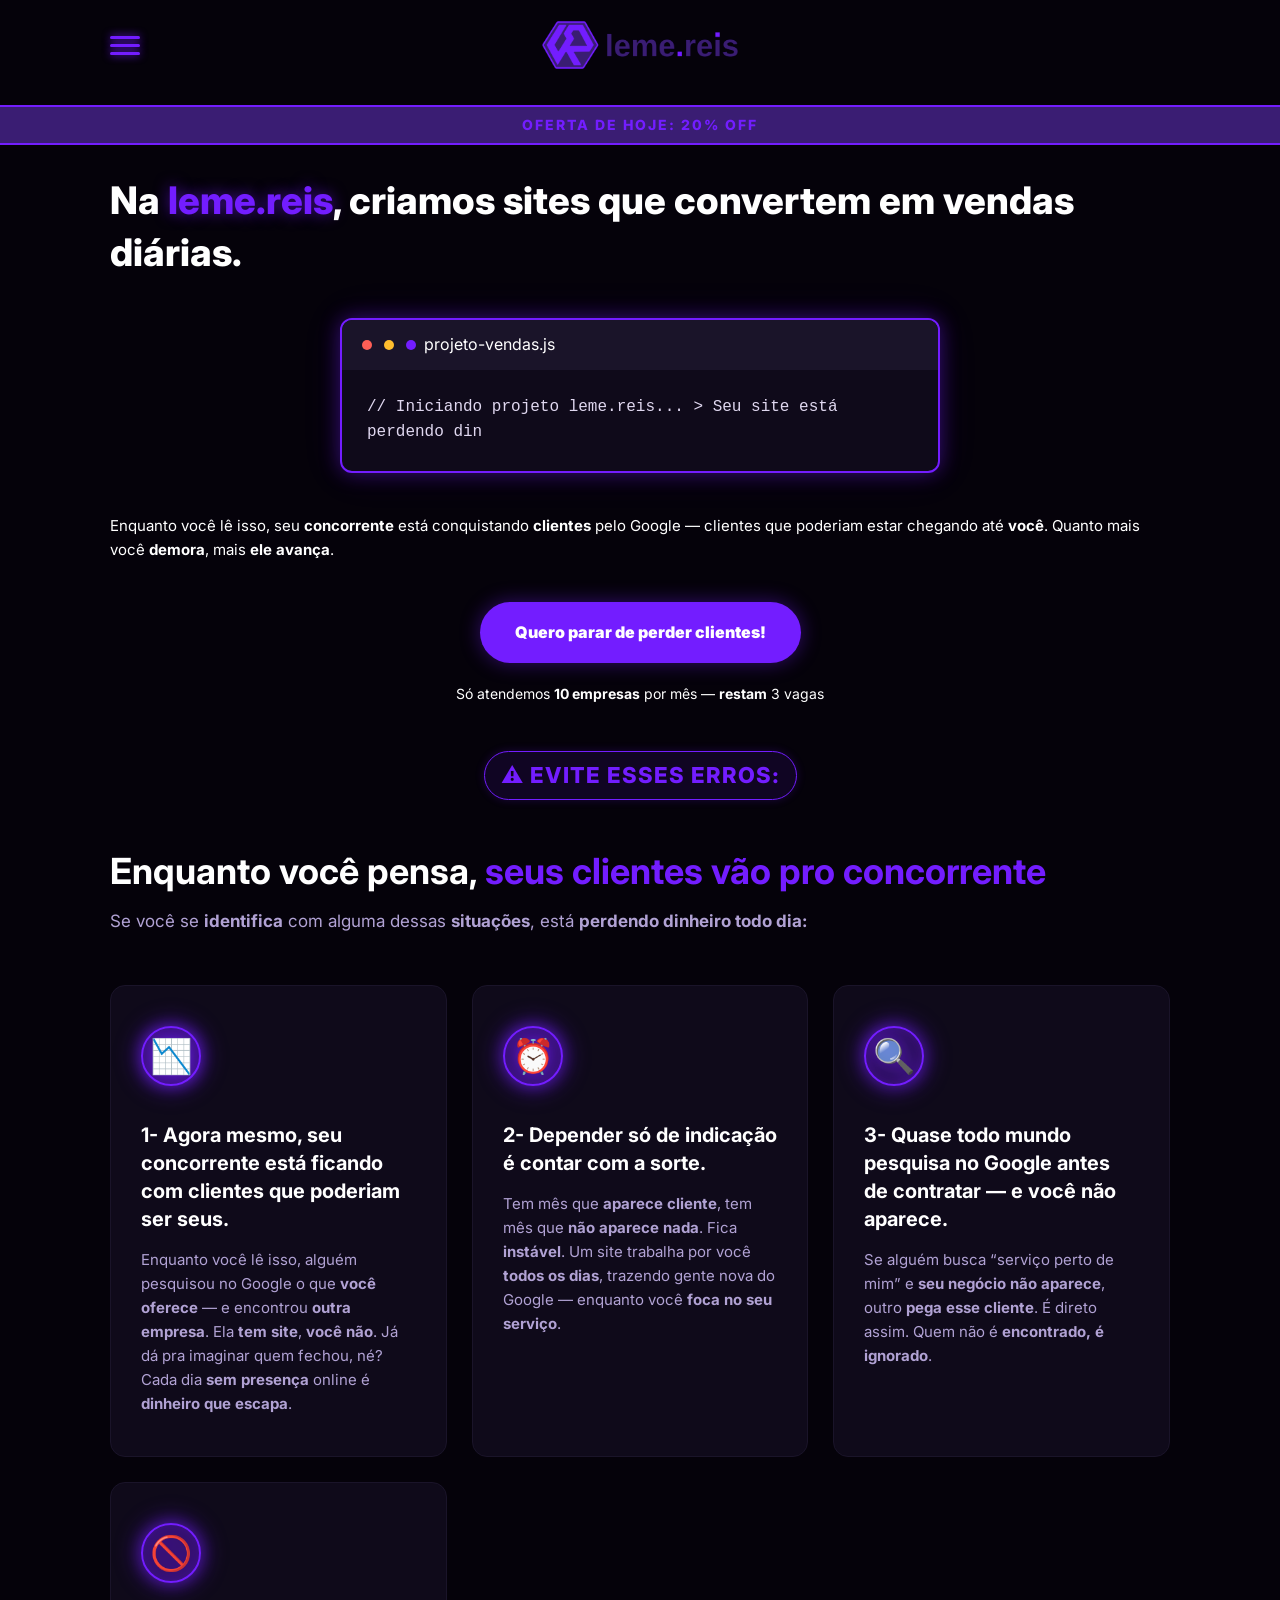
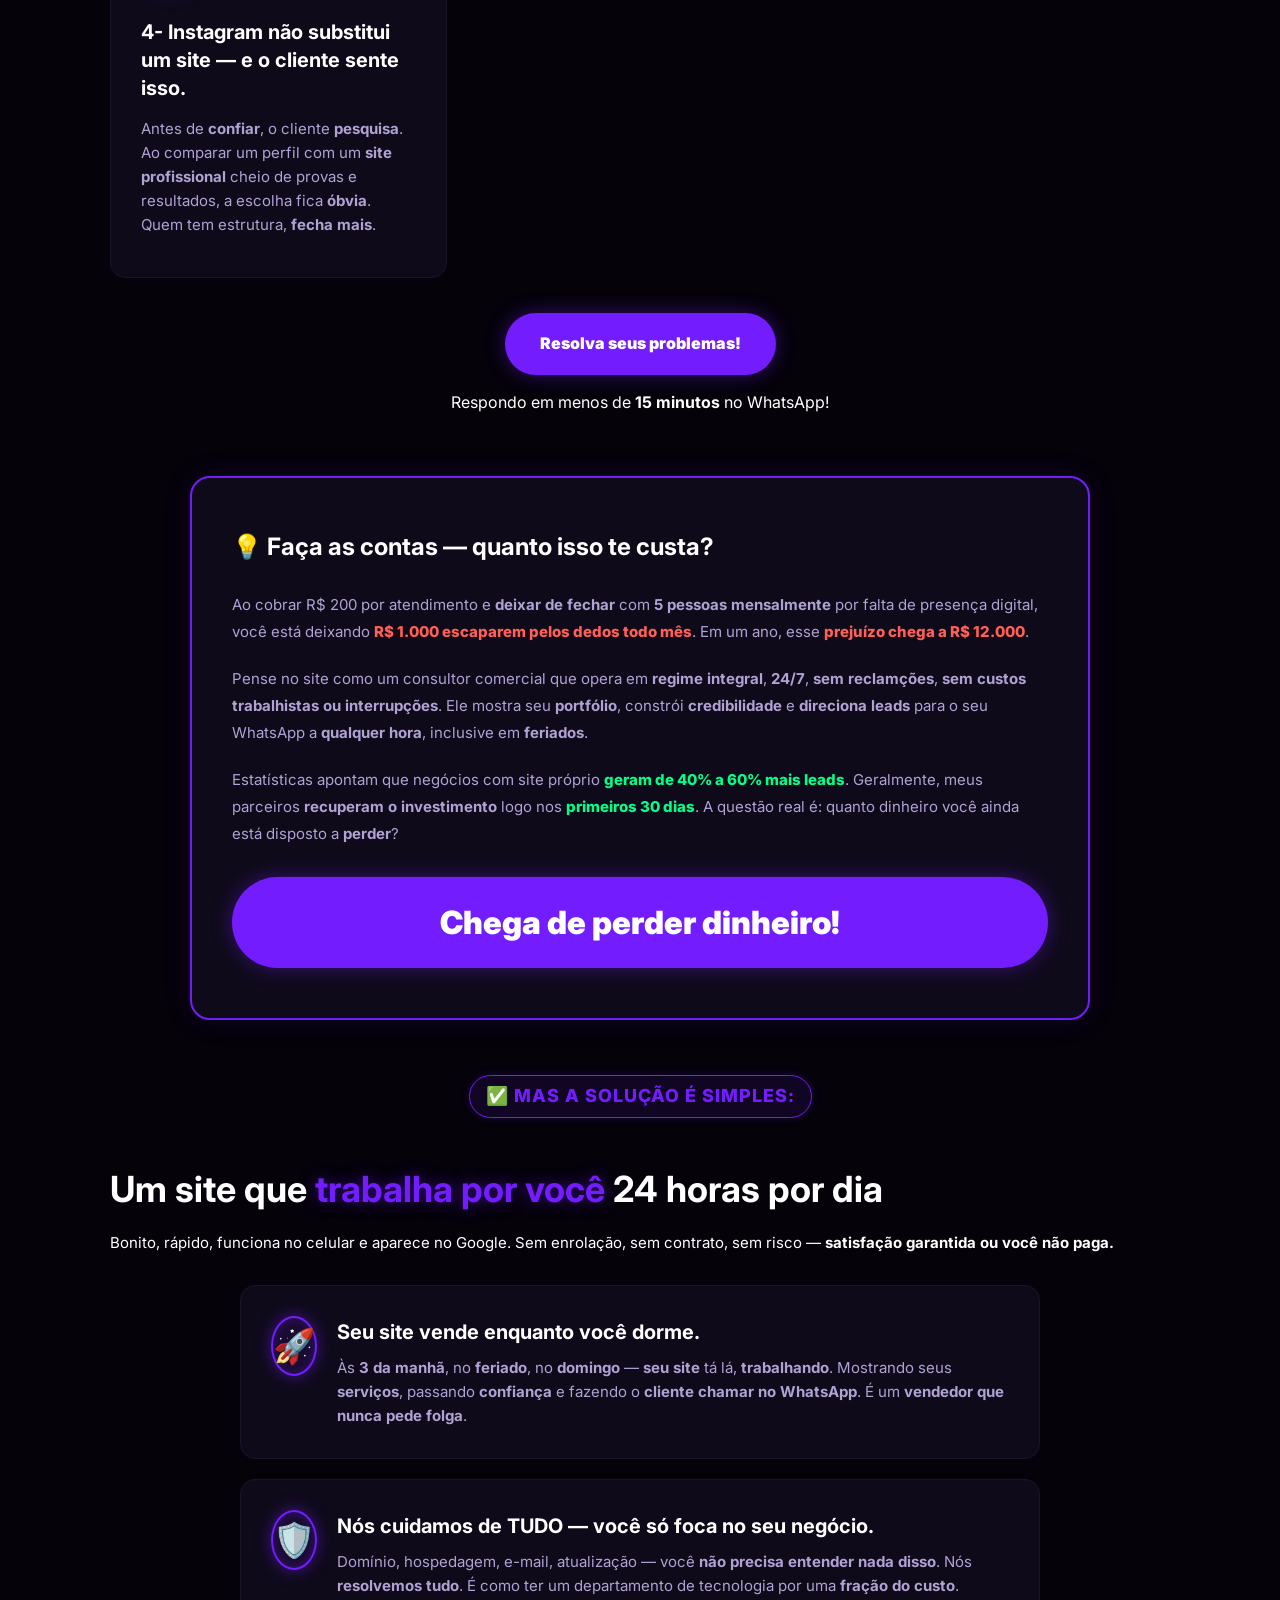
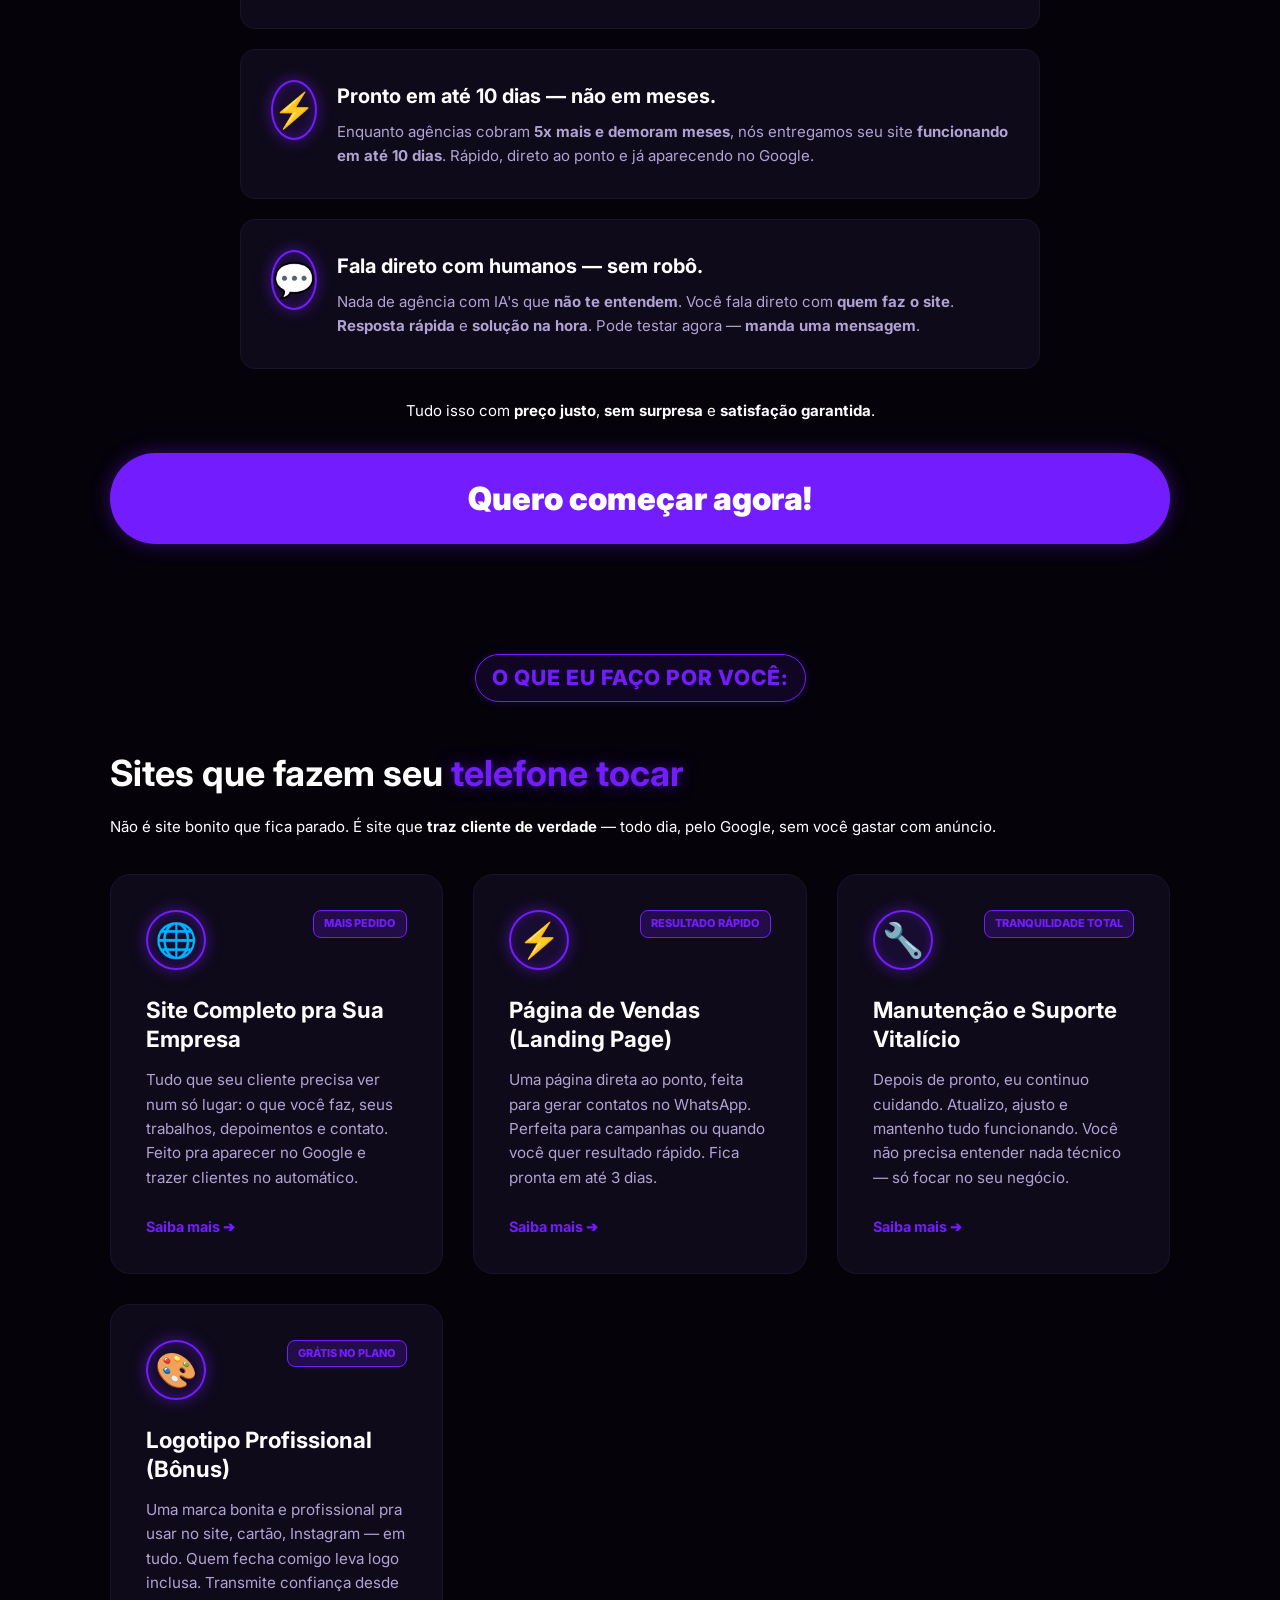
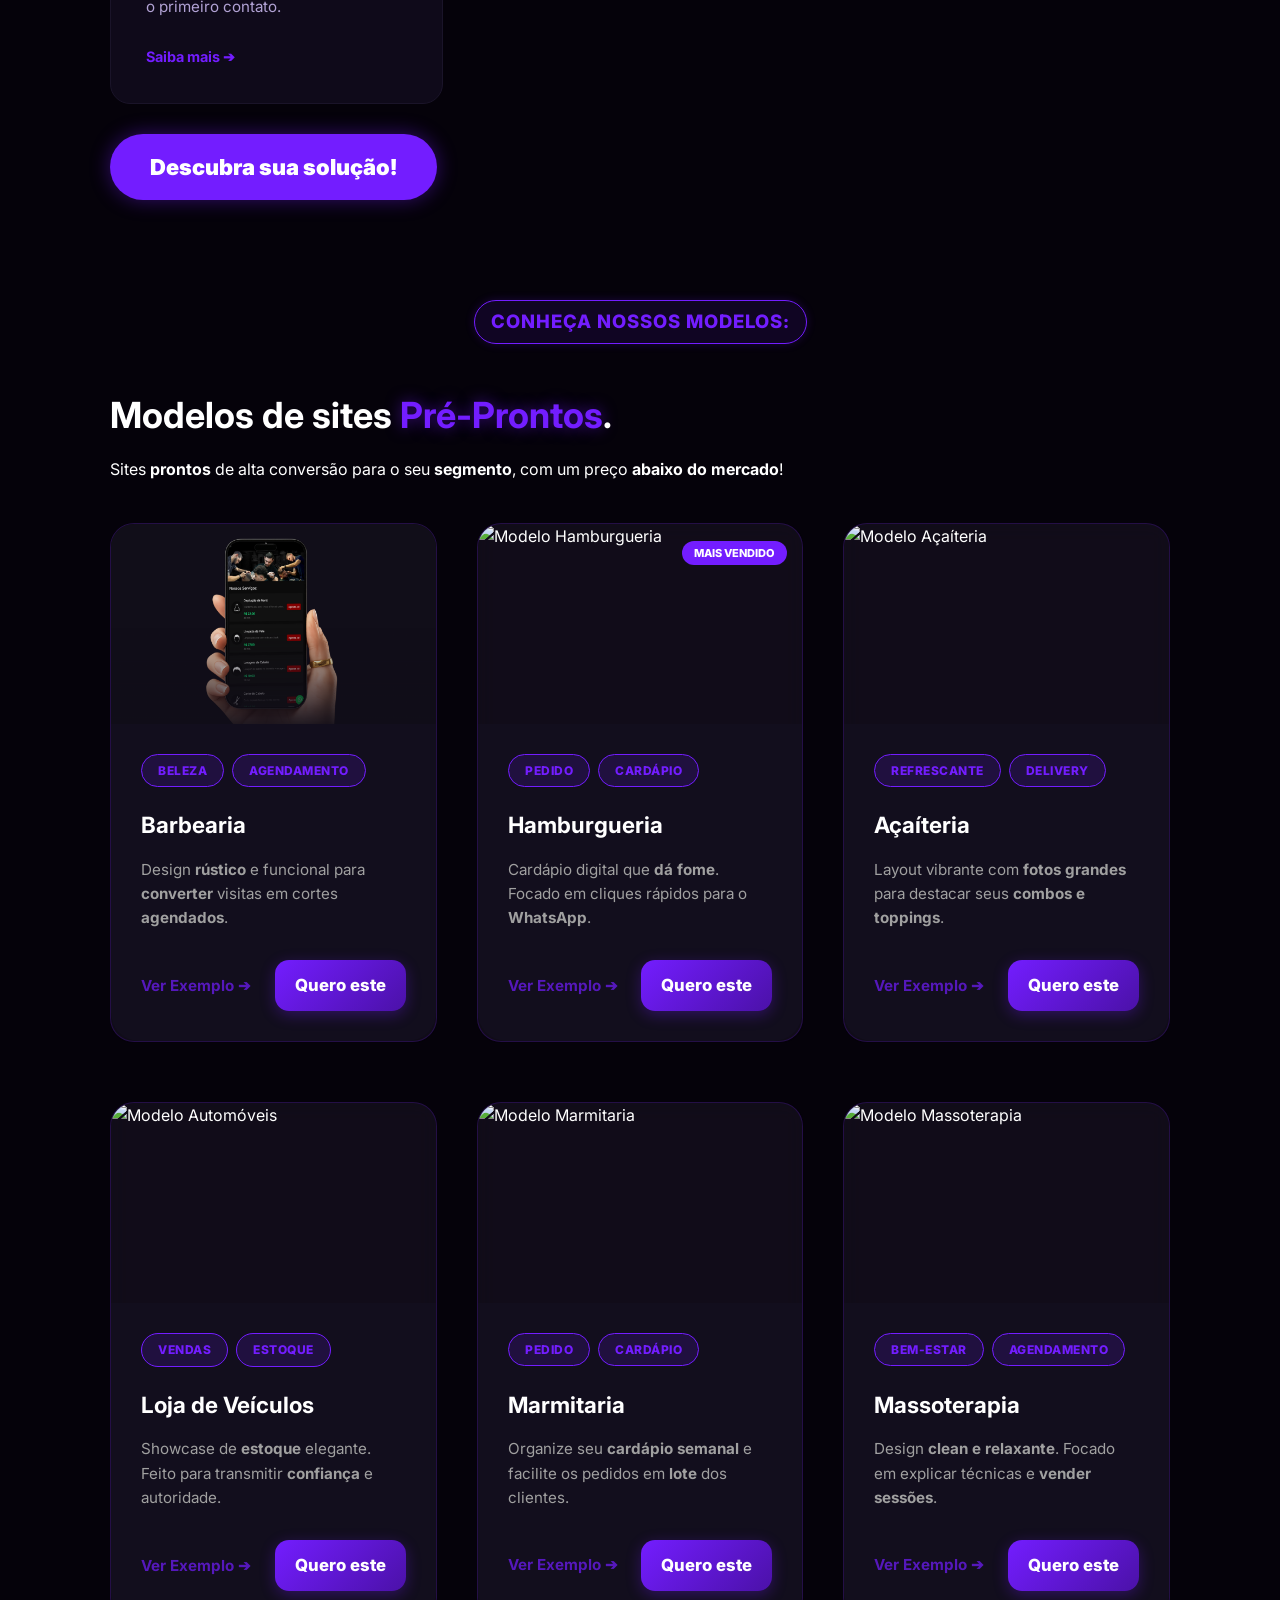
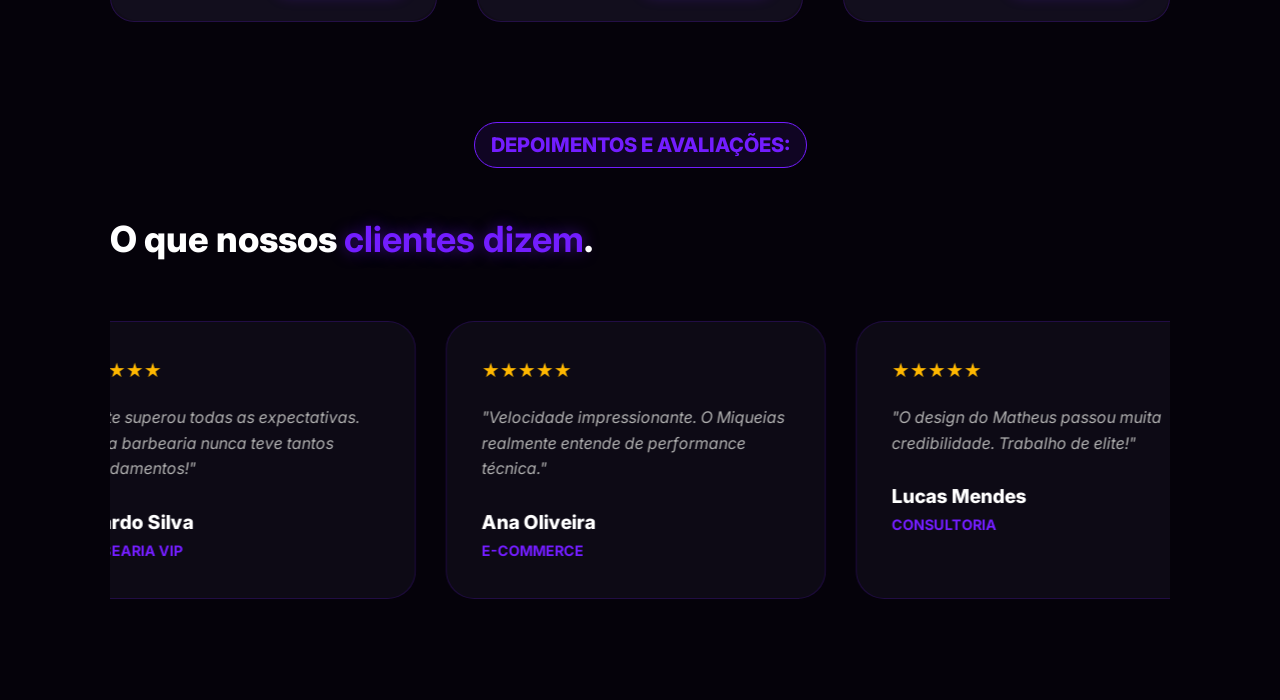
==== commit 989ad1f5: "Add files via upload" ====
--- a/index.html
+++ b/index.html
@@ -23,7 +23,7 @@
                 </div>
 
                 <div class="logo-col">
-                    <img src="img/logolemereis.png" alt="leme.reis" class="logo-img">
+                    <img src="logolemereis.png" alt="leme.reis" class="logo-img">
                 </div>
 
                 <div class="empty-col"></div>
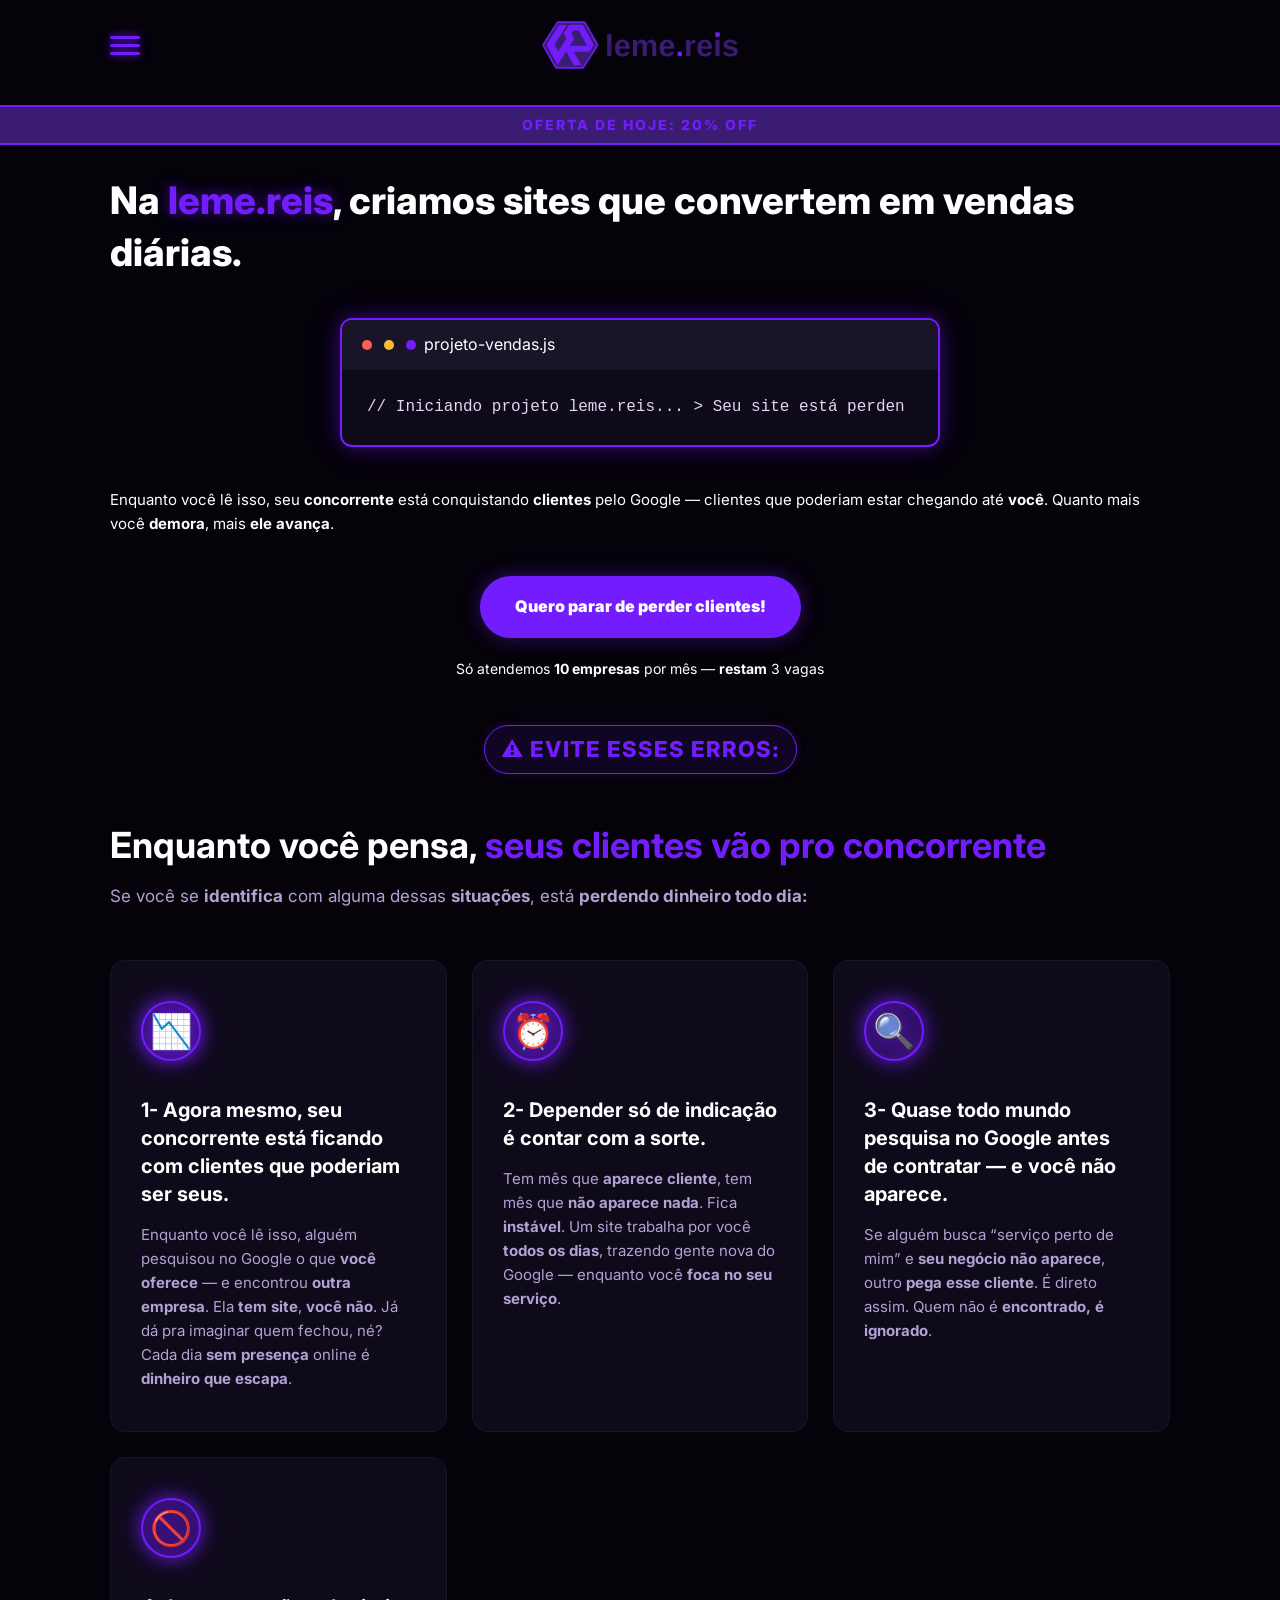
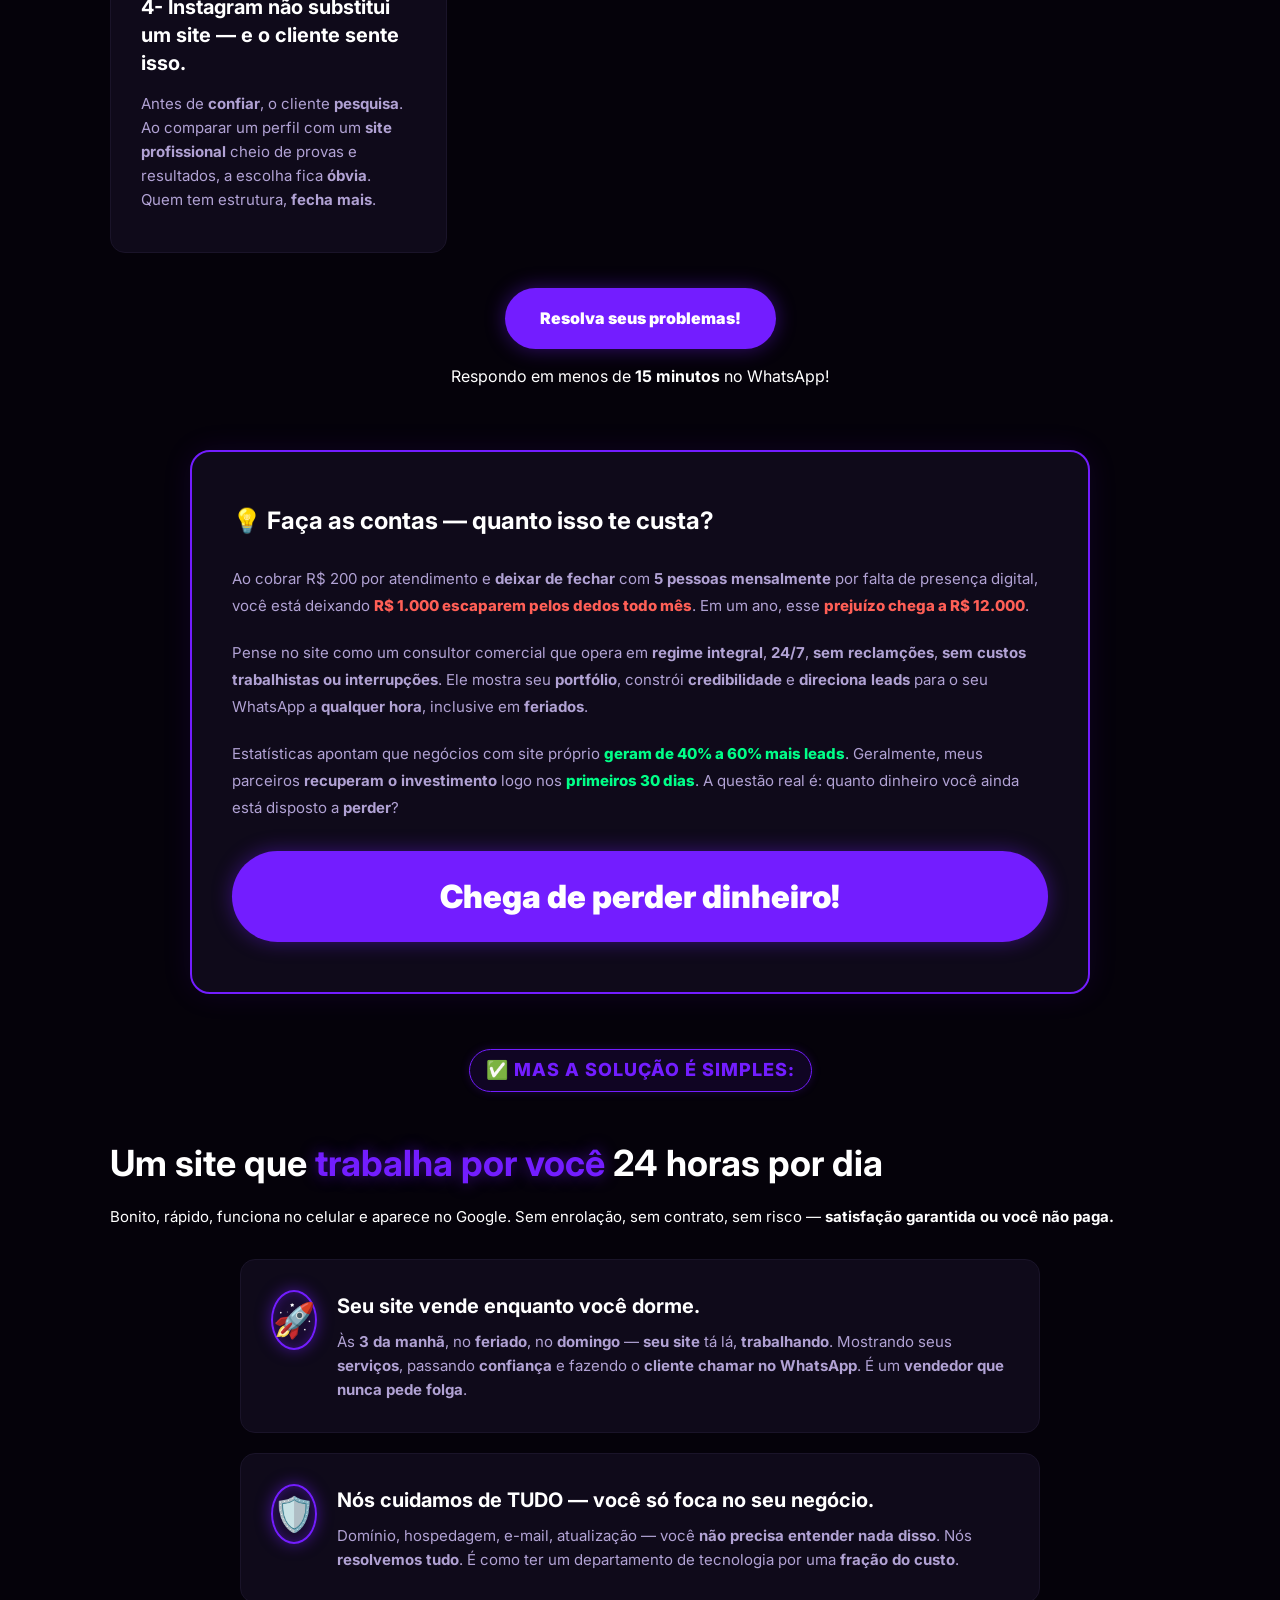
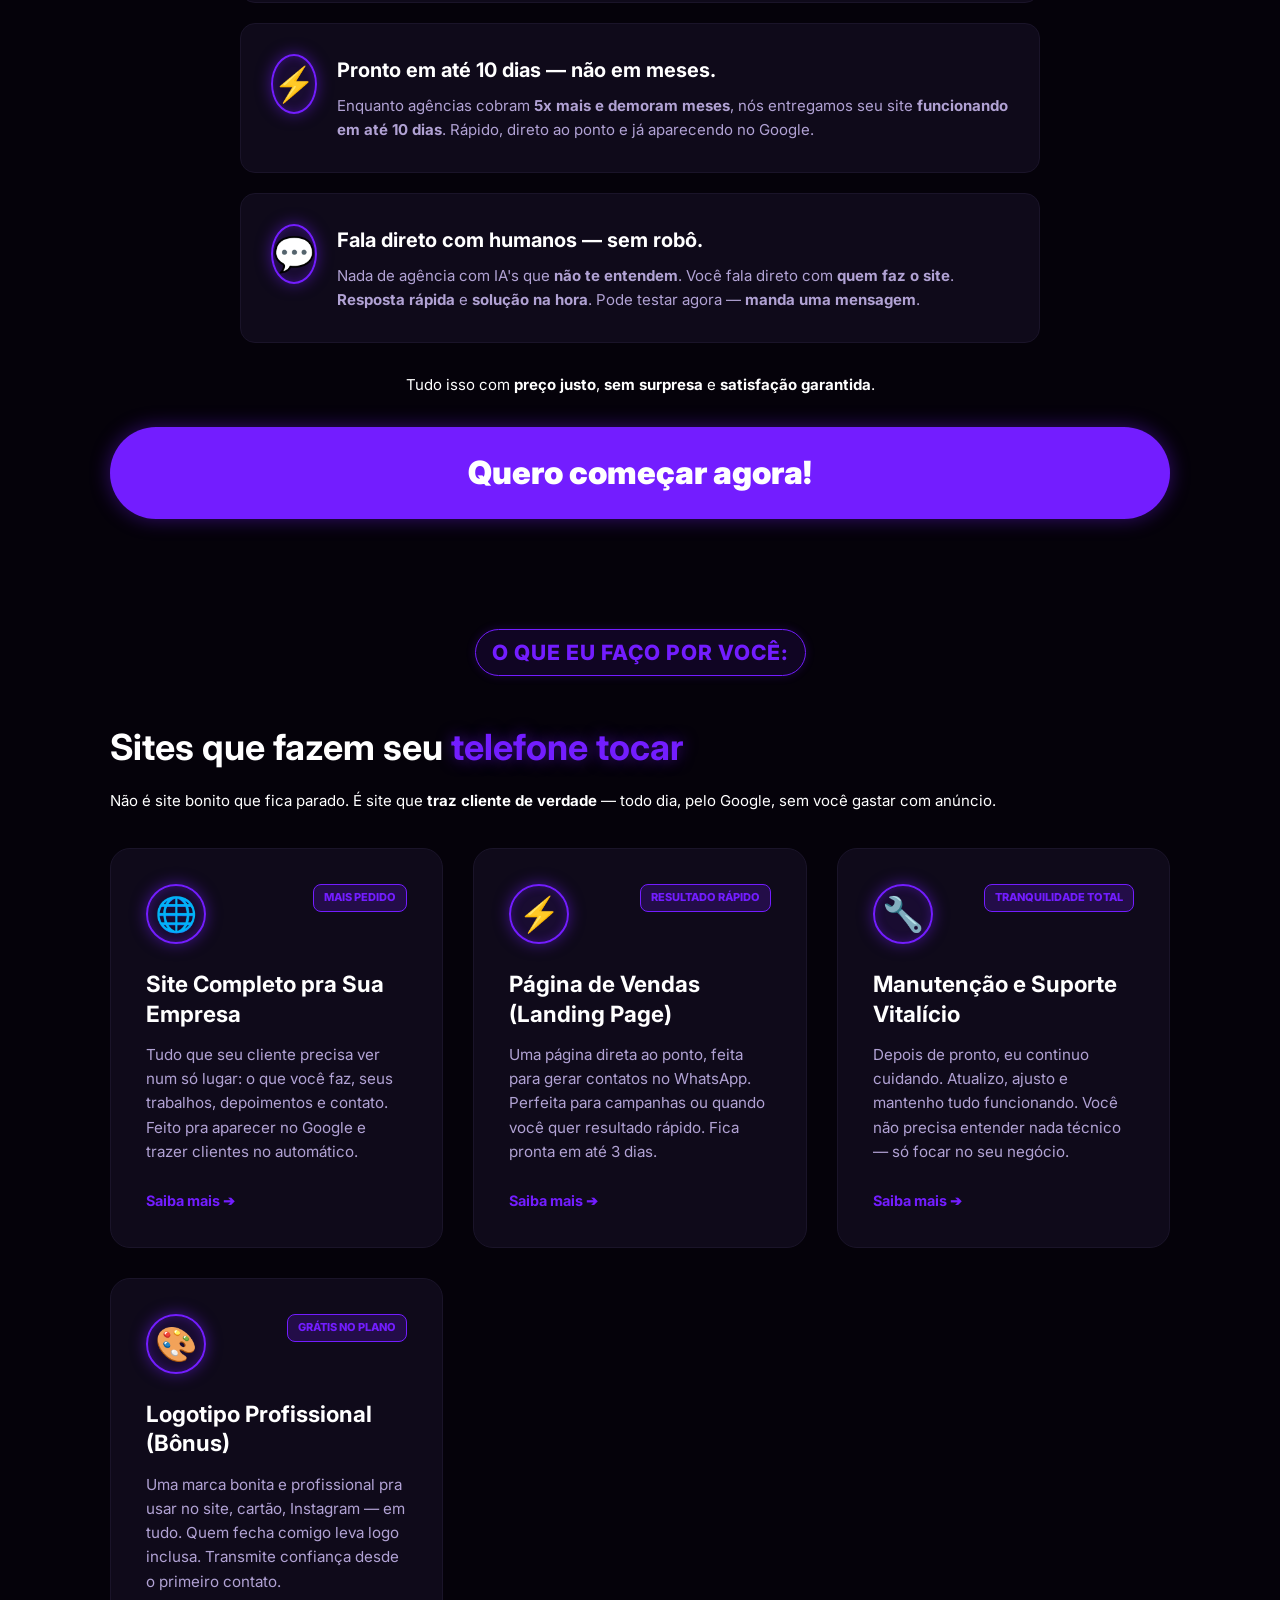
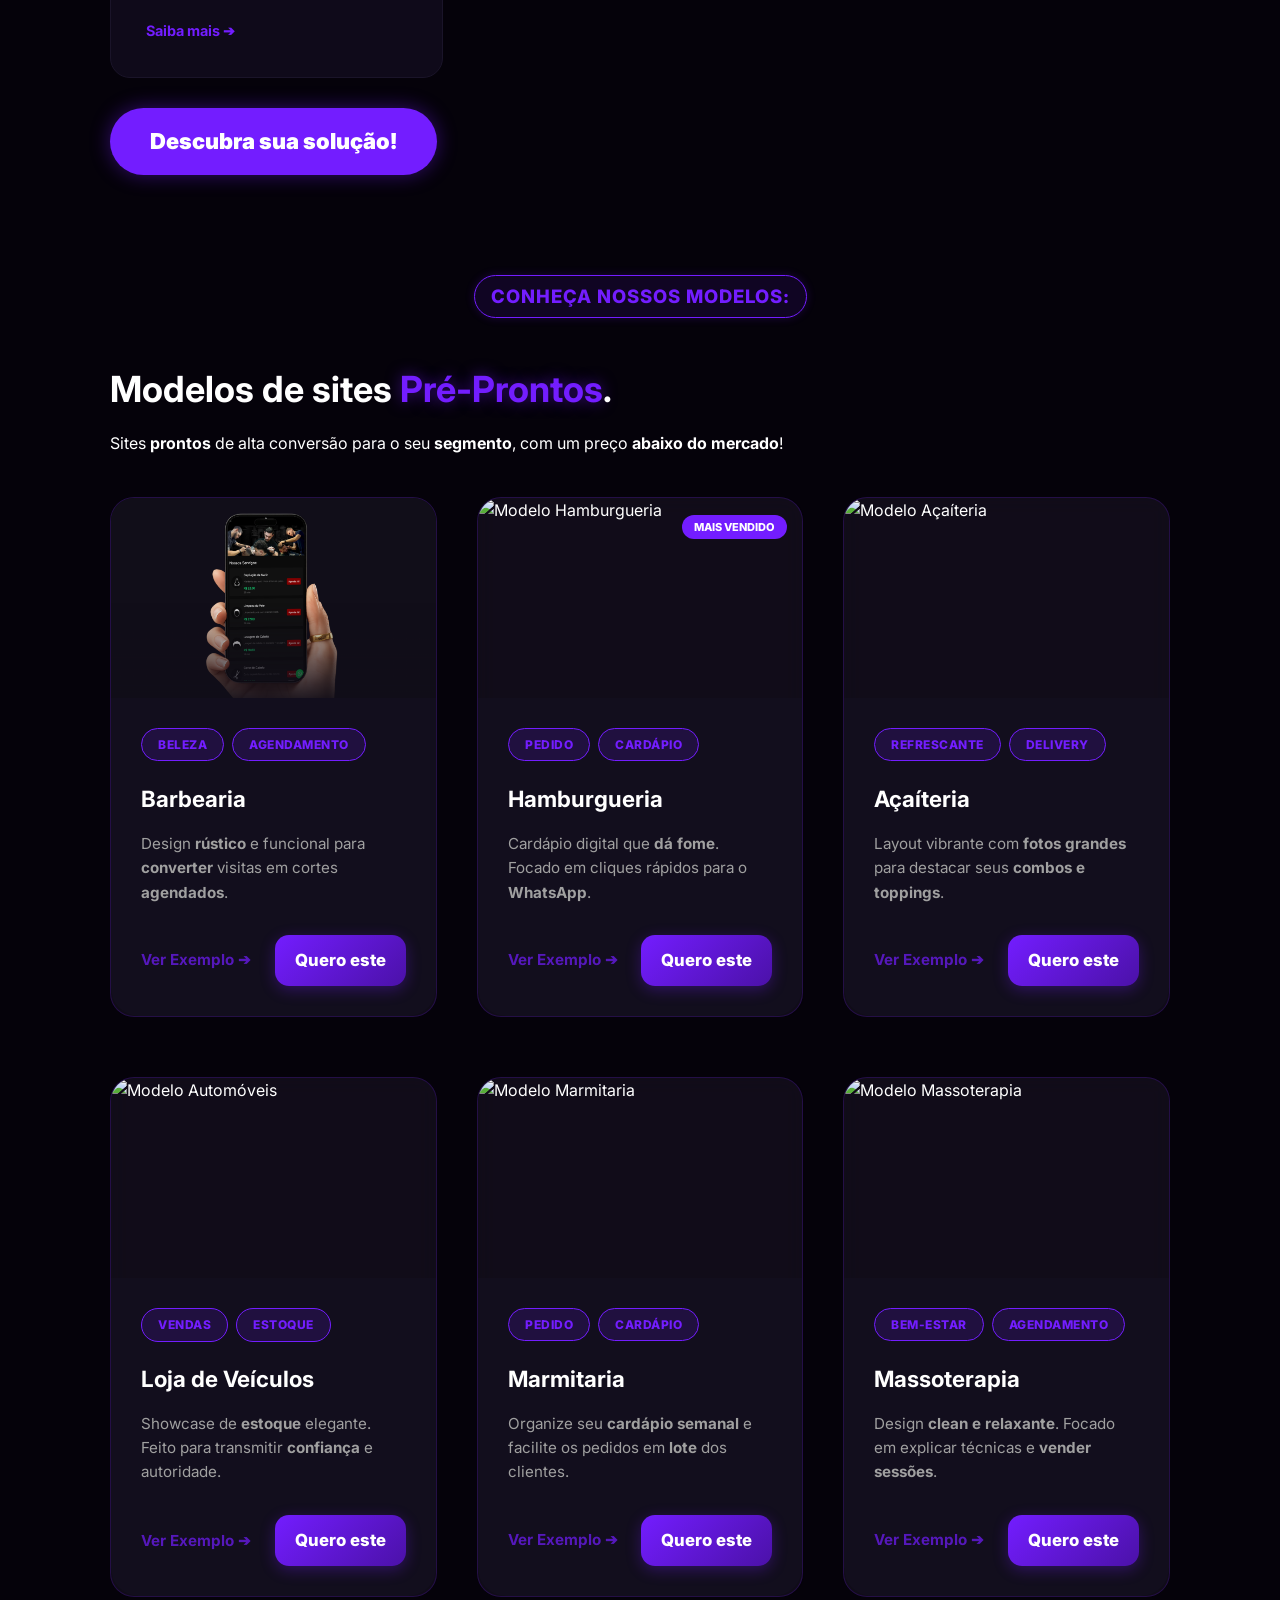
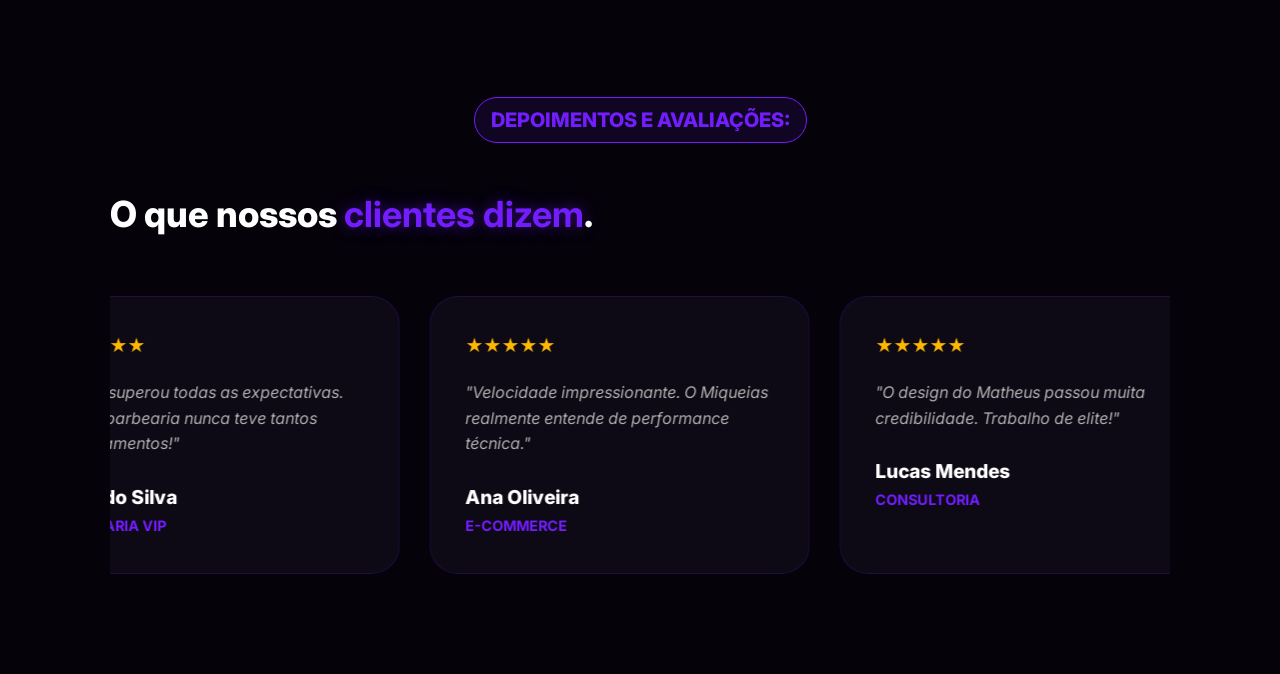
==== commit 673669e7: "Update index.html" ====
--- a/index.html
+++ b/index.html
@@ -261,7 +261,7 @@
             <h3>Barbearia</h3>
             <p>Design <b>rústico</b> e funcional para <b>converter</b> visitas em cortes <b>agendados</b>.</p>
             <div class="card-actions">
-                <a href="lemereis.online/barbeariaservicos" class="btn-view">Ver Exemplo ➔</a>
+                <a href="https://lemereis.online/barbeariaservicos" class="btn-view">Ver Exemplo ➔</a>
                 <a href="https://wa.me/5514988378102?text=Gostaria%20de%20saber%20mais%20sobre%20o%20modelo%20pr%C3%A9-pronto%20de%20Barbearia." class="btn-order">Quero este</a>
             </div>
         </div>
@@ -393,4 +393,4 @@
 
     <script src="script.js"></script>
 </body>
-</html>+</html>
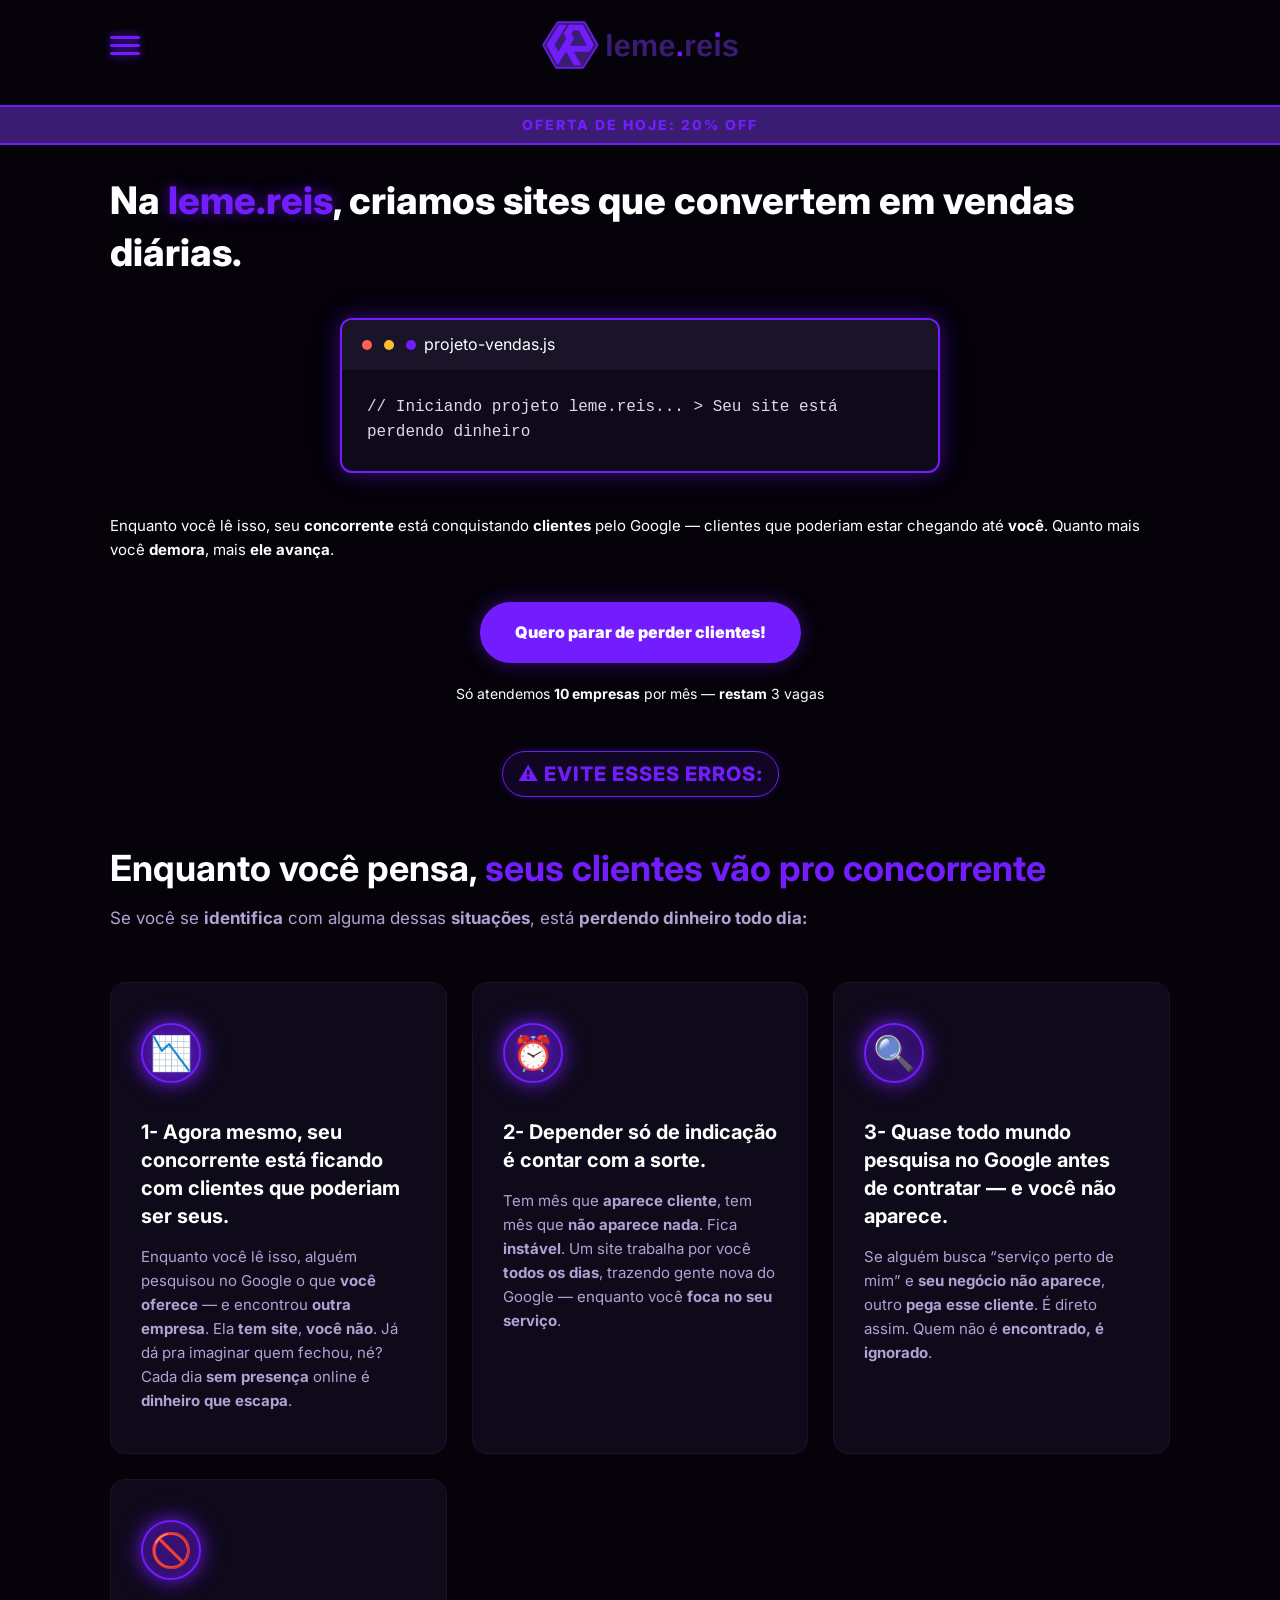
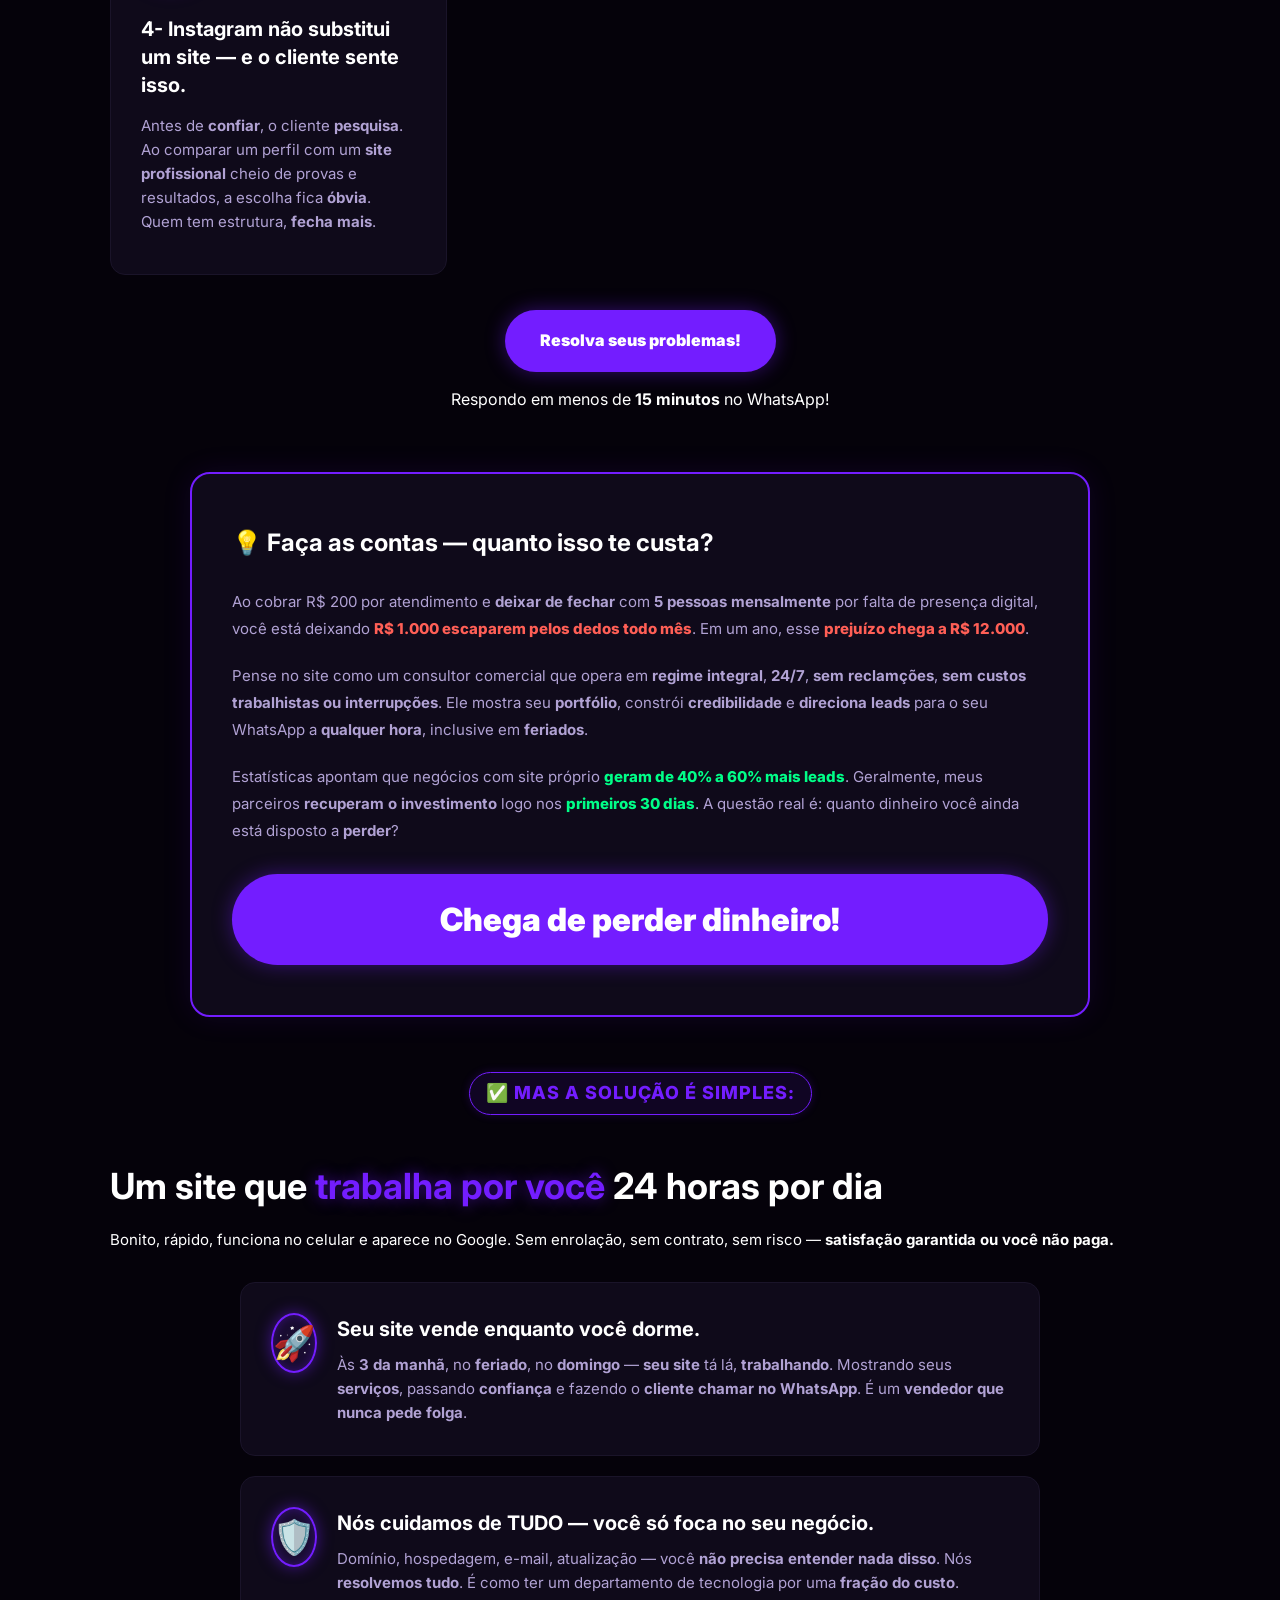
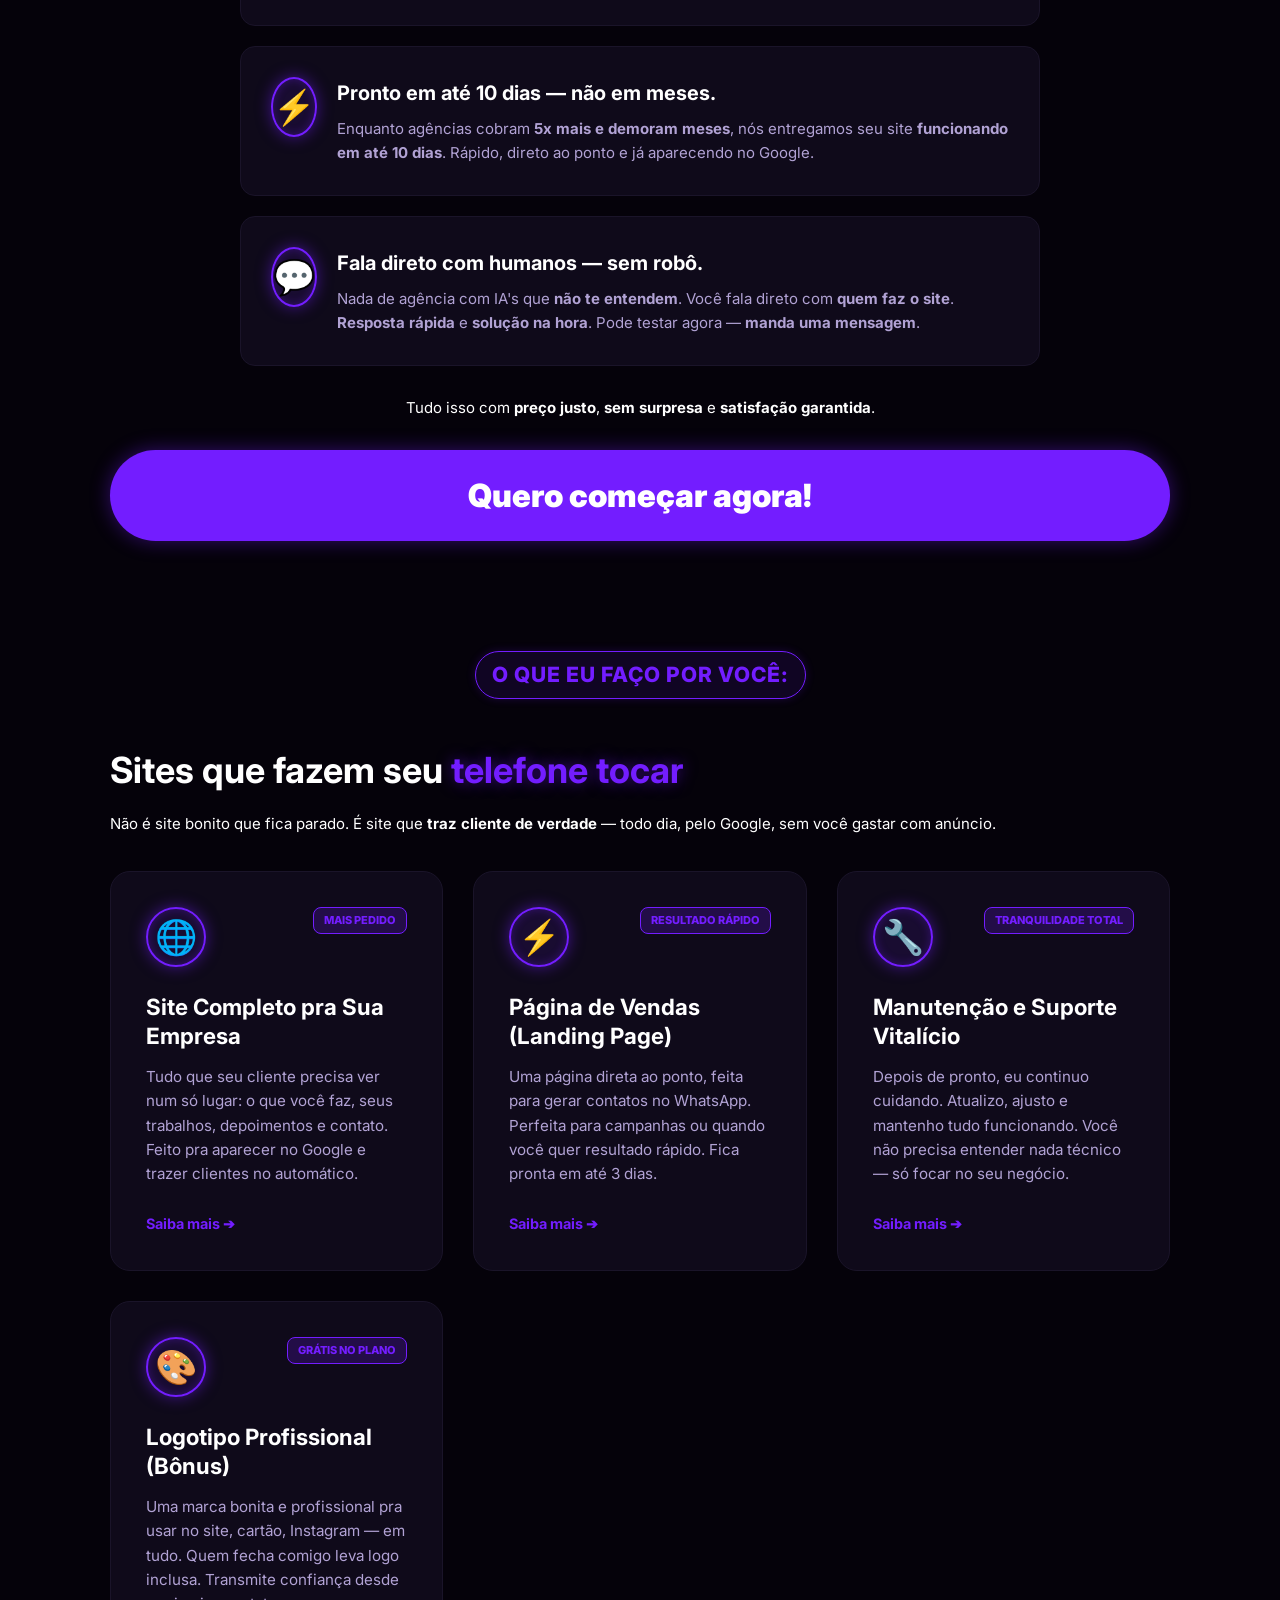
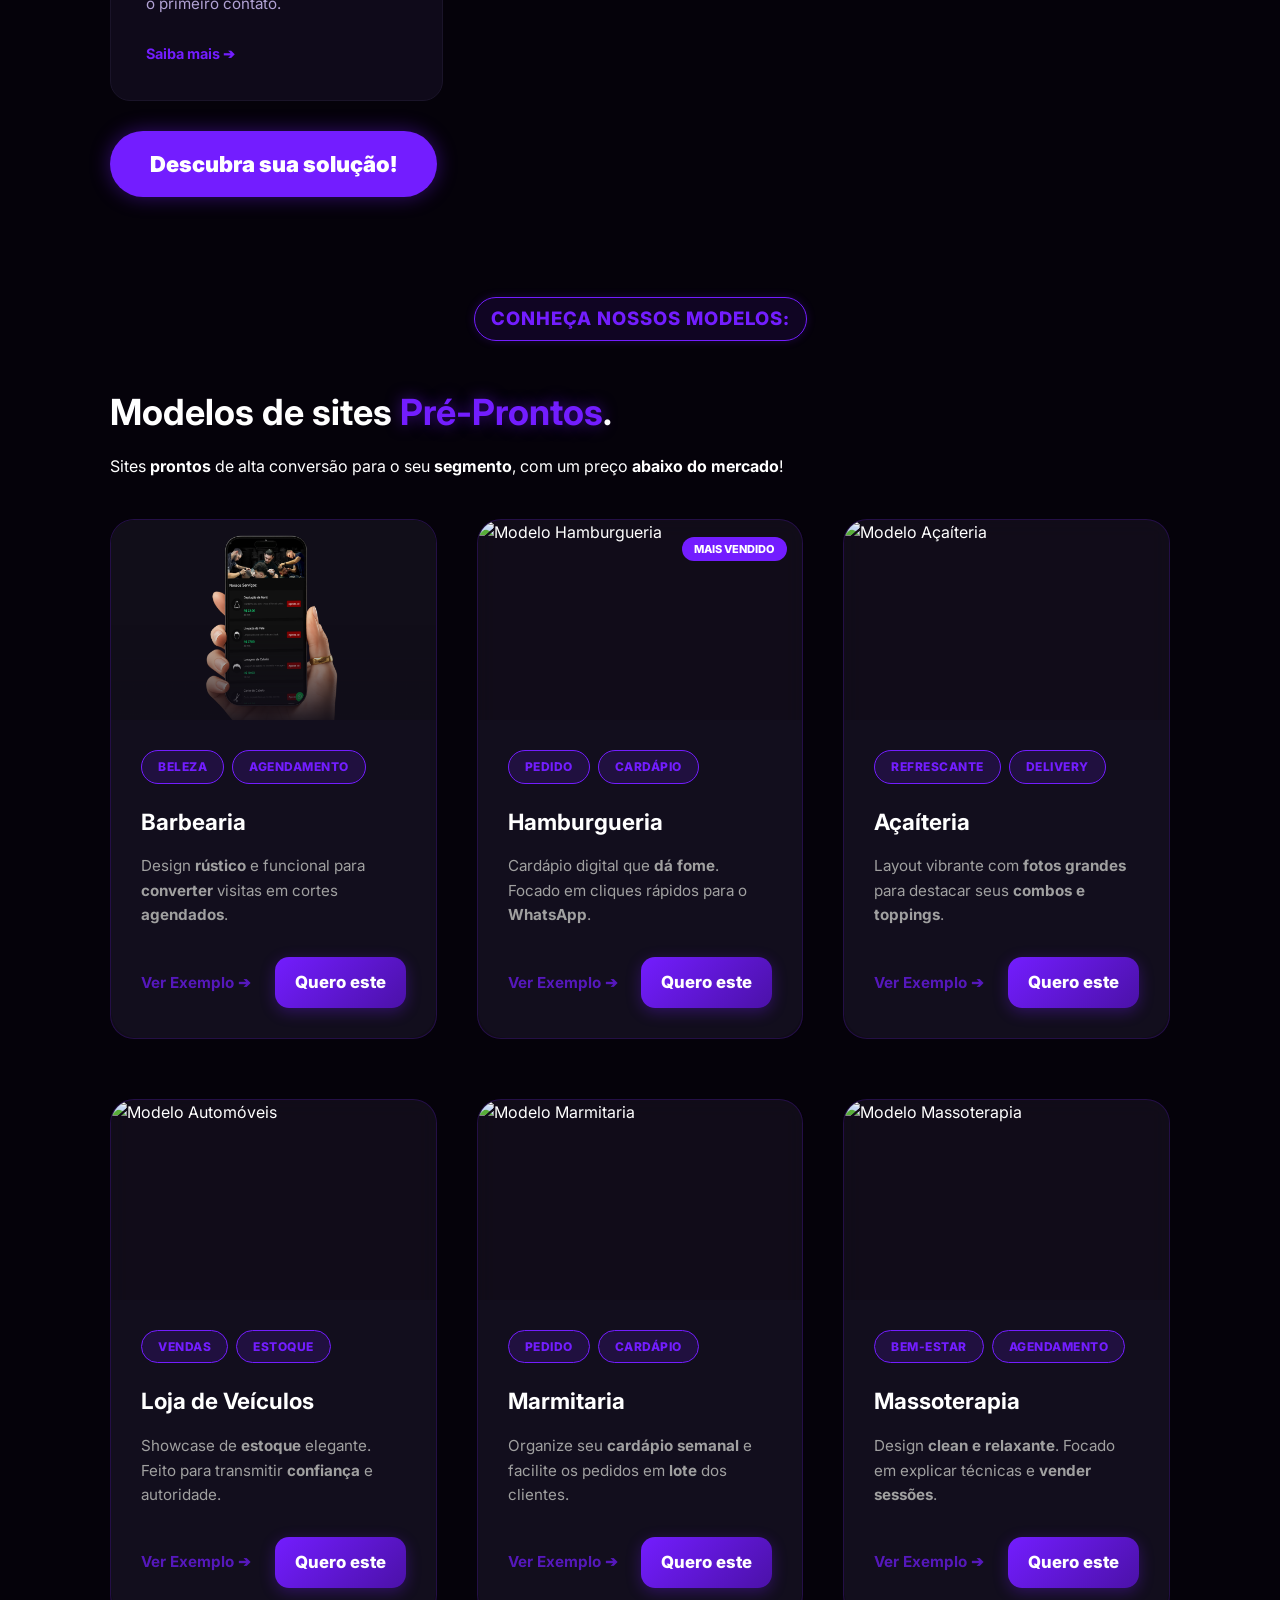
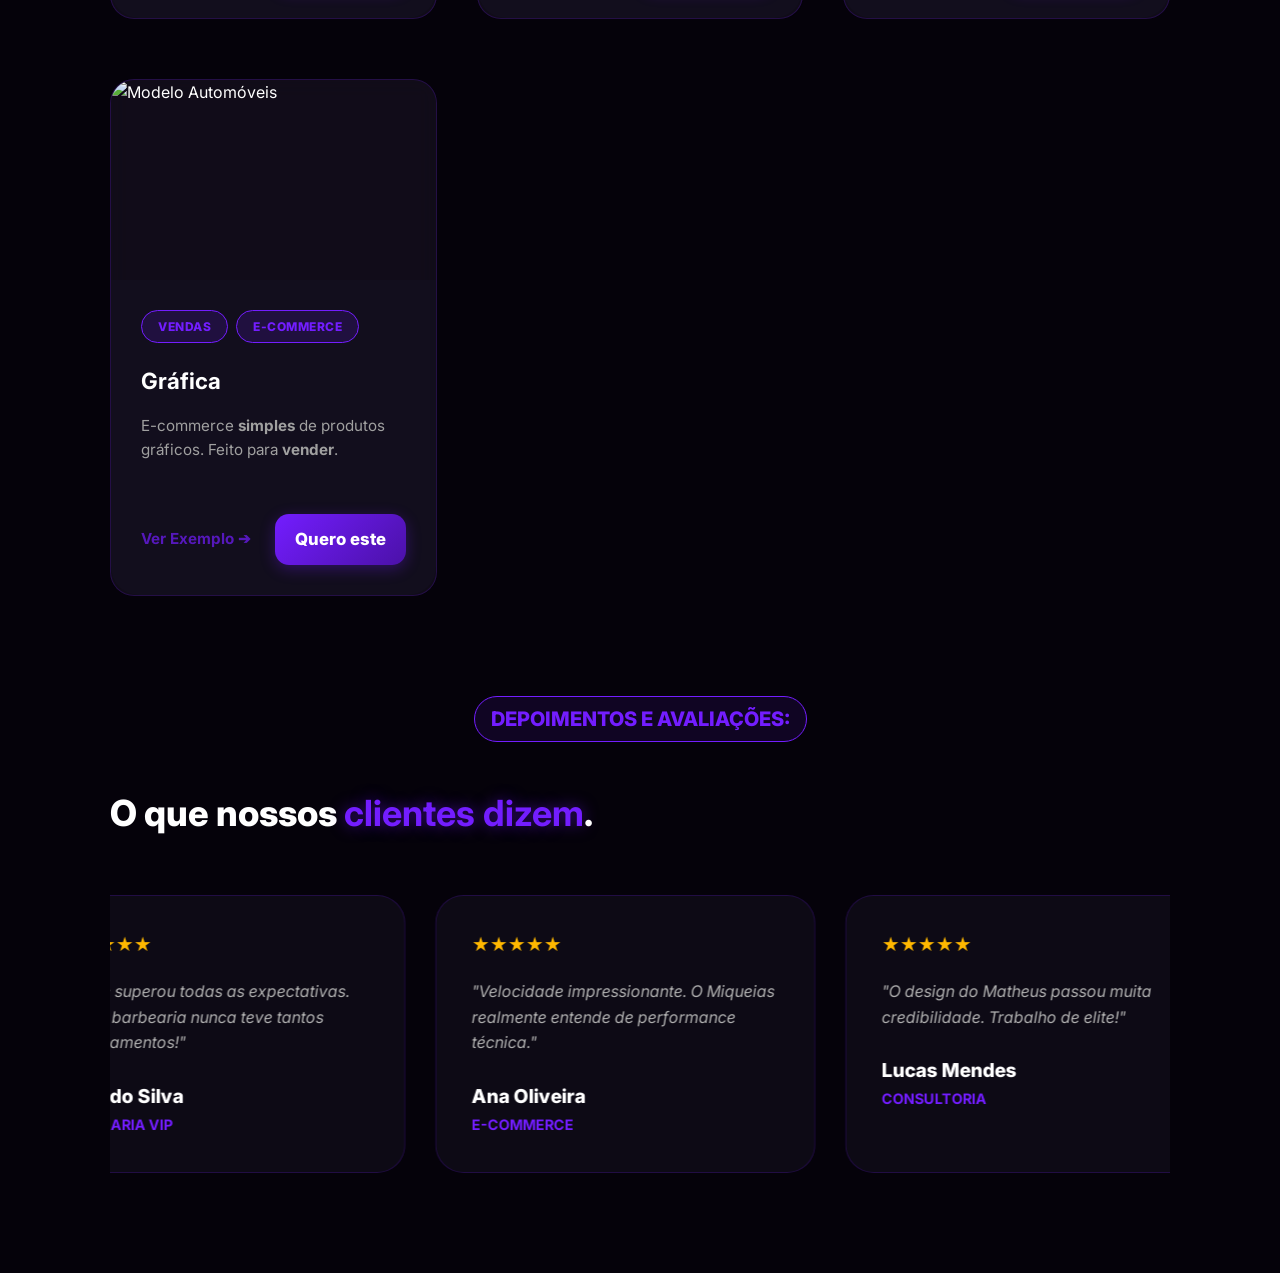
==== commit 694d780b: "Update index.html" ====
--- a/index.html
+++ b/index.html
@@ -359,6 +359,23 @@
             </div>
         </div>
     </div>
+	    <div class="portfolio-card">
+        <div class="card-image">
+            <img src="graficamodelo.png" alt="Modelo Automóveis">
+        </div>
+        <div class="card-body">
+            <div class="card-category">
+                <span>Vendas</span>
+                <span>E-commerce</span>
+            </div>
+            <h3>Gráfica</h3>
+            <p>E-commerce <b>simples</b> de produtos gráficos. Feito para <b>vender</b>.</p>
+            <div class="card-actions">
+                <a href="#" class="btn-view">Ver Exemplo ➔</a>
+                <a href="#" class="btn-order">Quero este</a>
+            </div>
+        </div>
+    </div>
 </div>
 </section>
 <section class="testimonials">
--- a/style.css
+++ b/style.css
@@ -663,9 +663,9 @@
     box-shadow: 0 0 10px rgba(115, 29, 255, 0.2);
     
     /* Formatação */
-    padding: 6px 16px;
+    padding: 6px 15px;
     border-radius: 100px; /* Deixa as pontas totalmente arredondadas (estilo pílula) */
-    font-size: 22px;      /* Tamanho ideal para etiquetas */
+    font-size: 20px;      /* Tamanho ideal para etiquetas */
     font-weight: 800;
     text-transform: uppercase;
     letter-spacing: 1px;  /* Espaçamento entre letras para dar um ar mais moderno */
@@ -973,4 +973,4 @@
     font-weight: 800;
     text-transform: uppercase;
 	margin-bottom: 50px;
-}+}
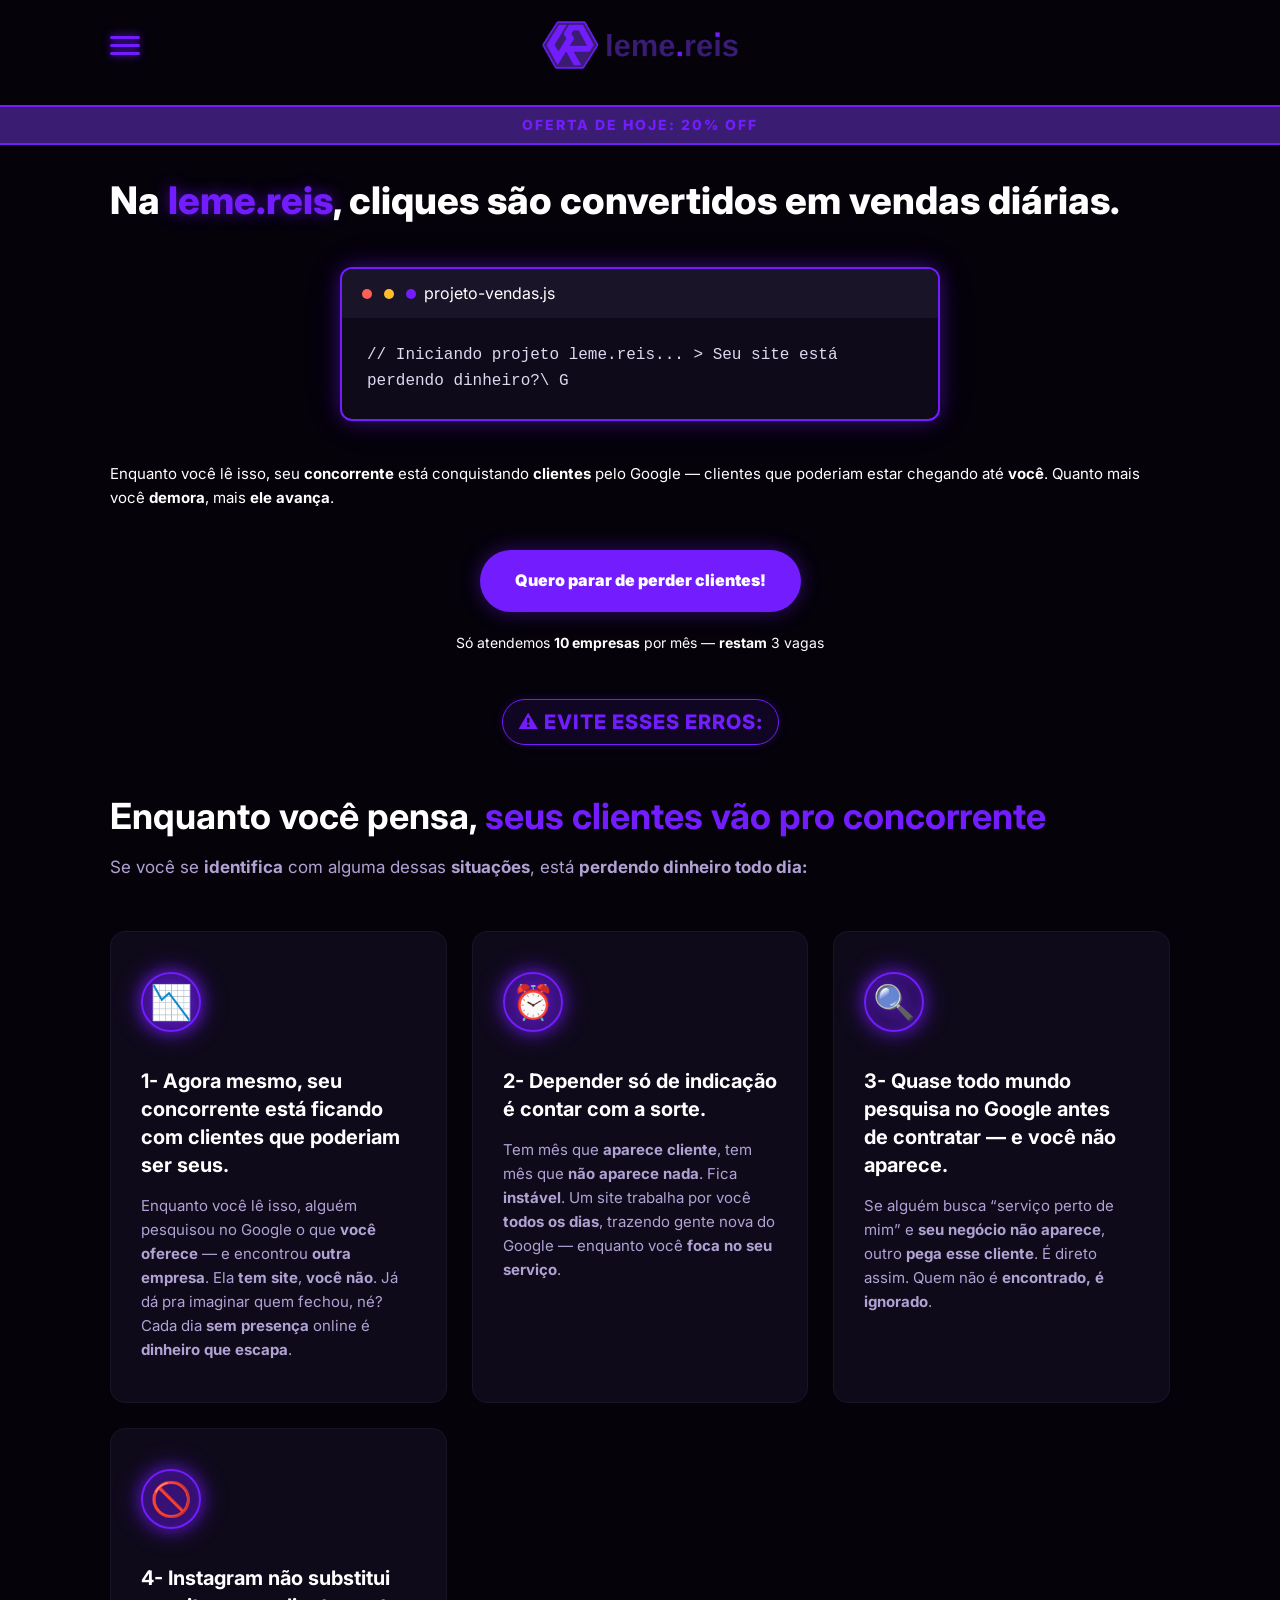
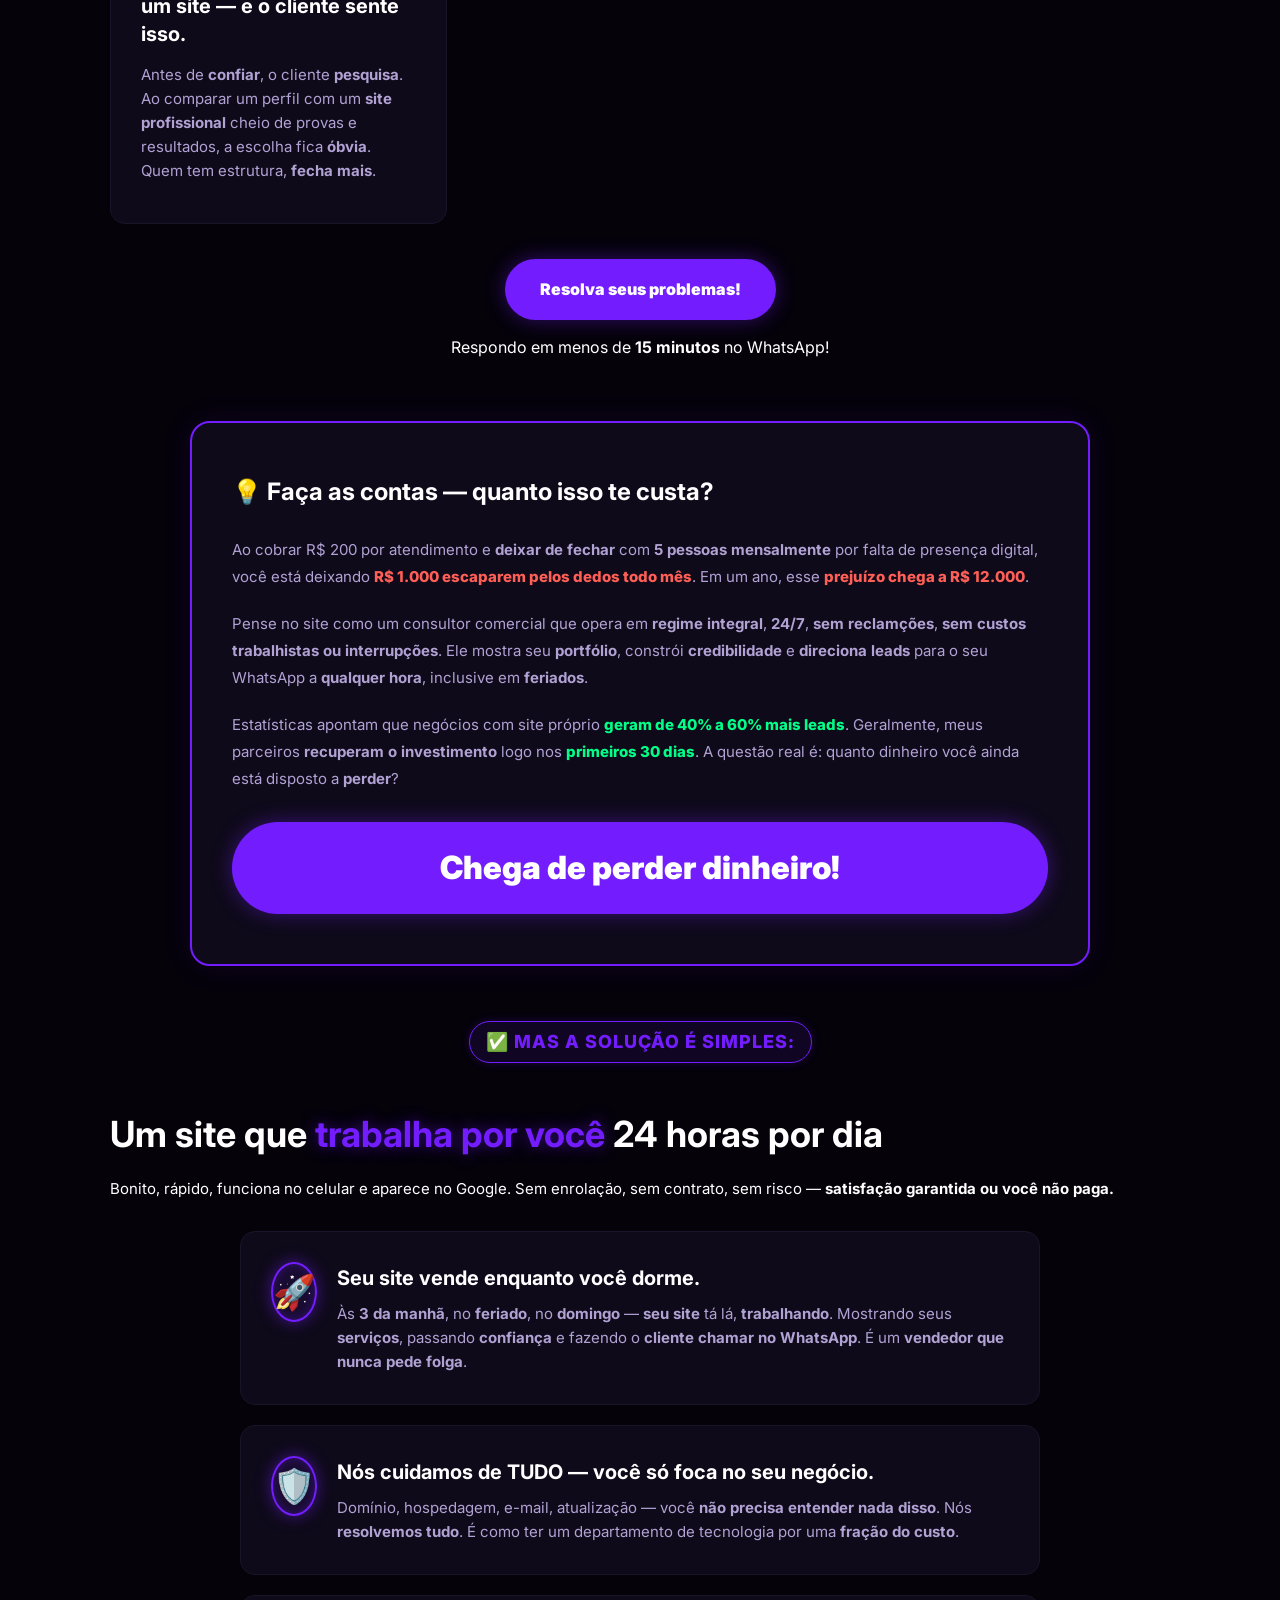
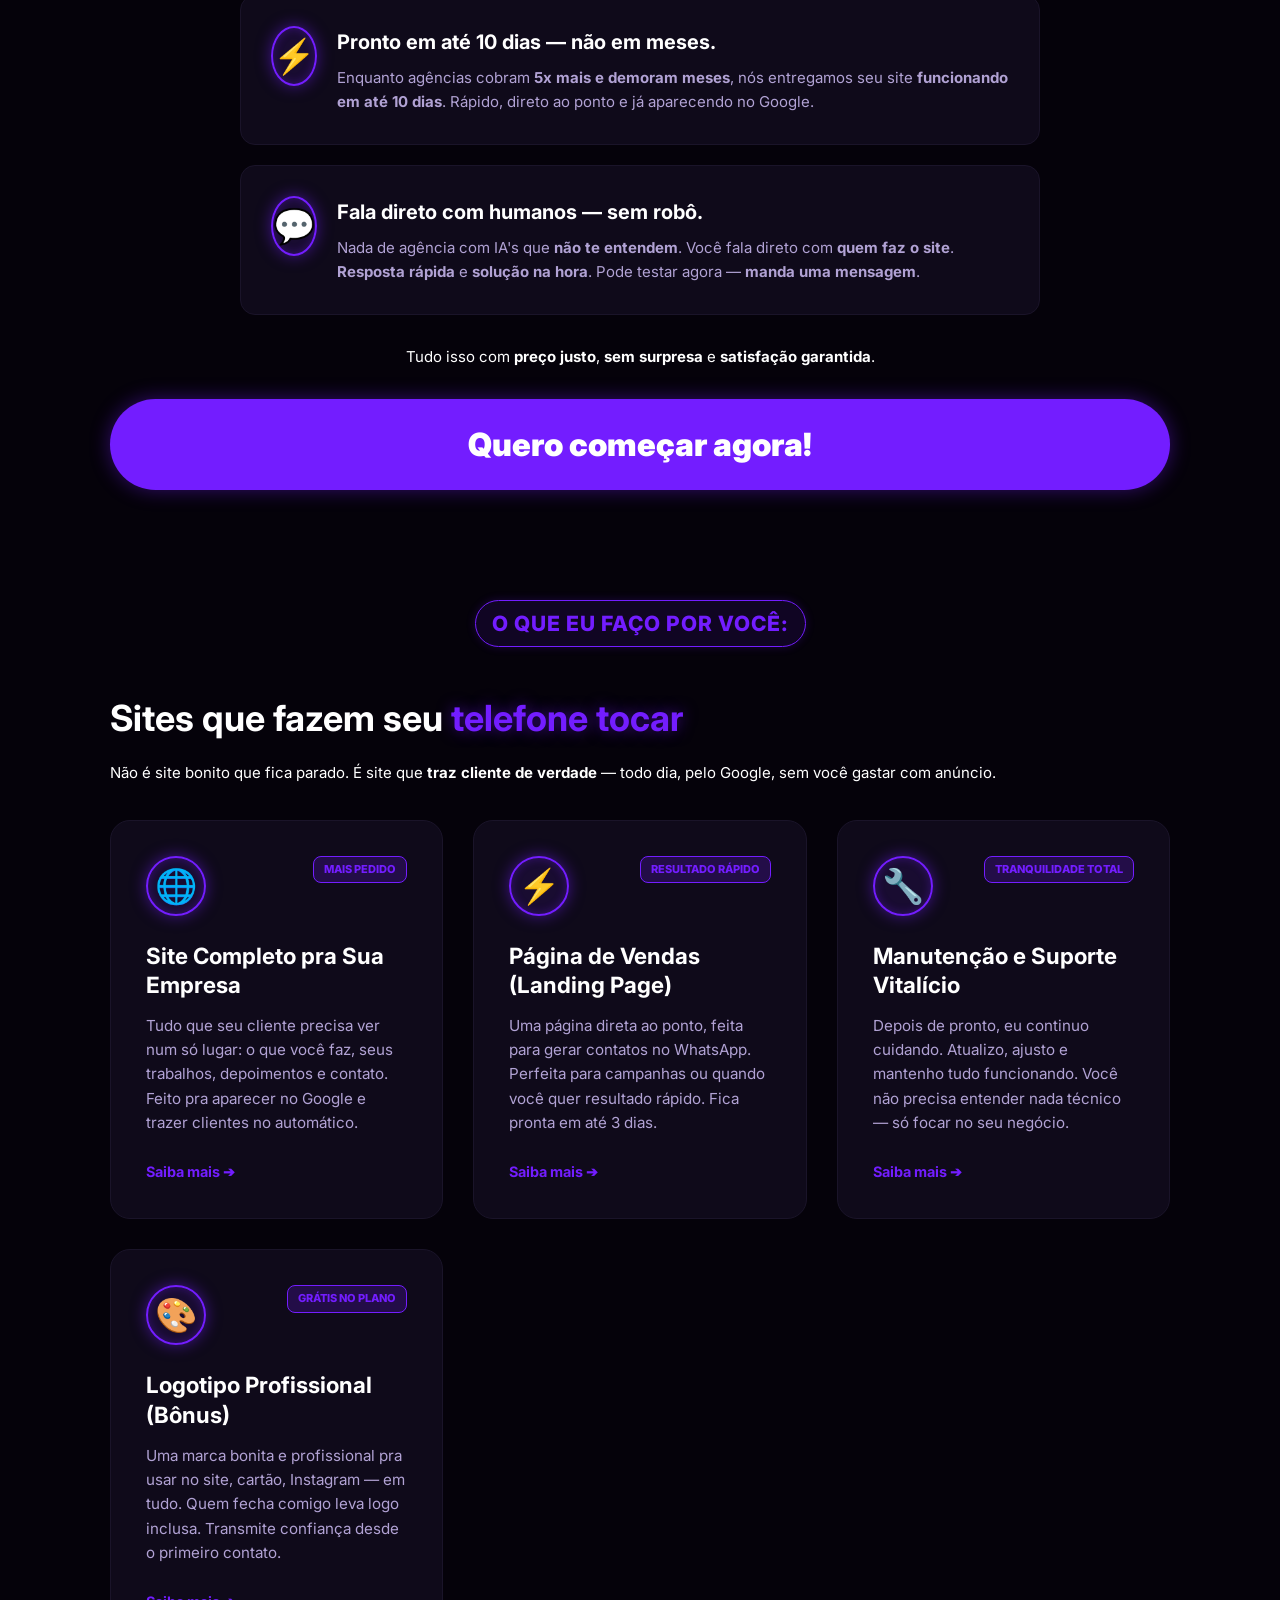
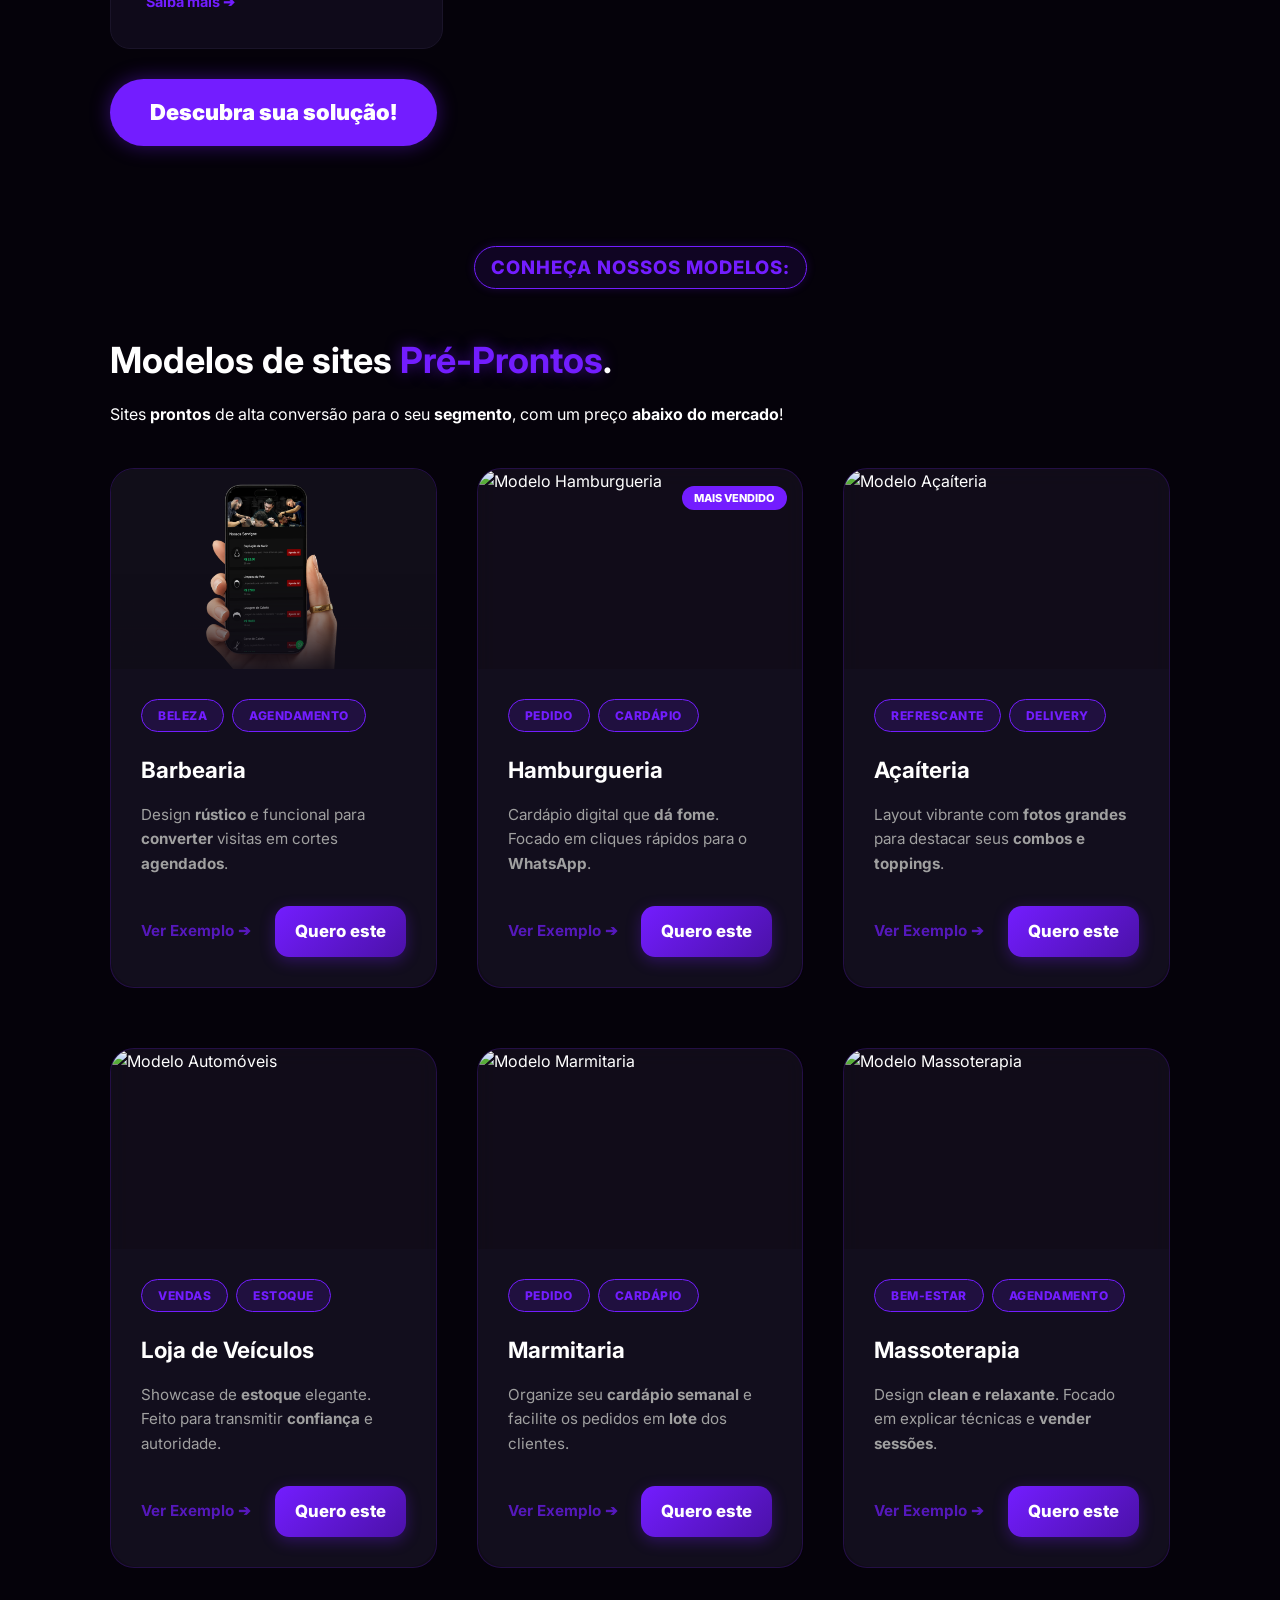
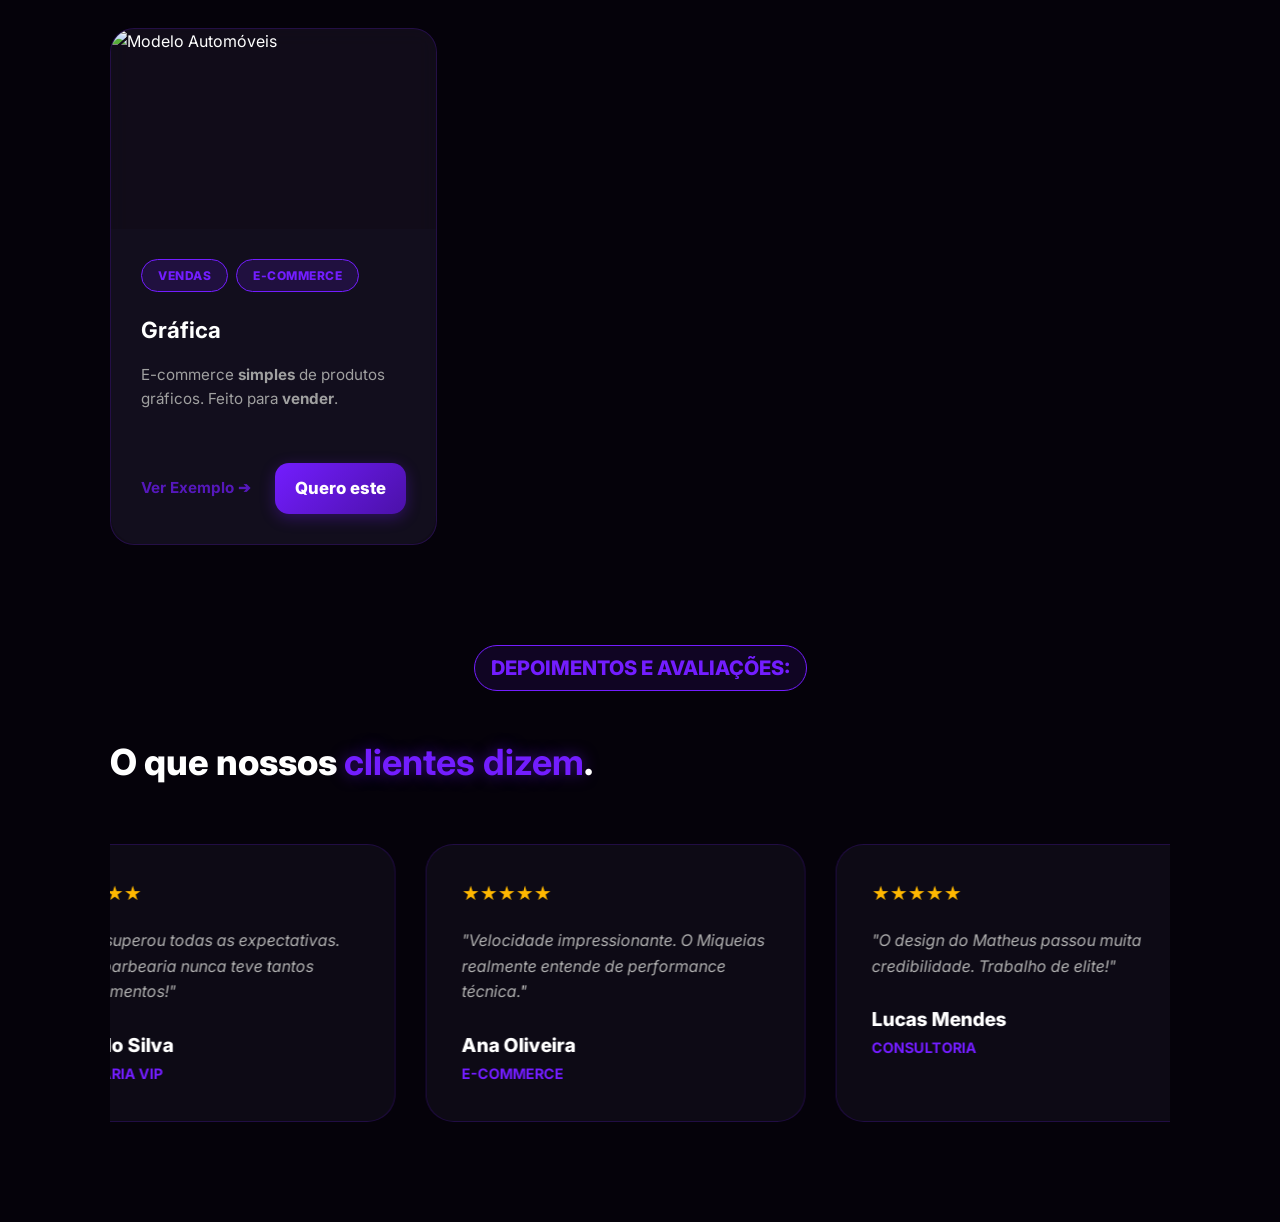
==== commit 6d602dd6: "Update index.html" ====
--- a/index.html
+++ b/index.html
@@ -52,7 +52,7 @@
     <main>
         <section class="hero">
             <div class="container">
-                <h1>Na <span>leme.reis</span>, criamos sites que convertem em vendas diárias.</h1>
+                <h1>Na <span>leme.reis</span>, cliques são convertidos em vendas diárias.</h1>
                 
                 <div class="code-window">
                     <div class="window-header">
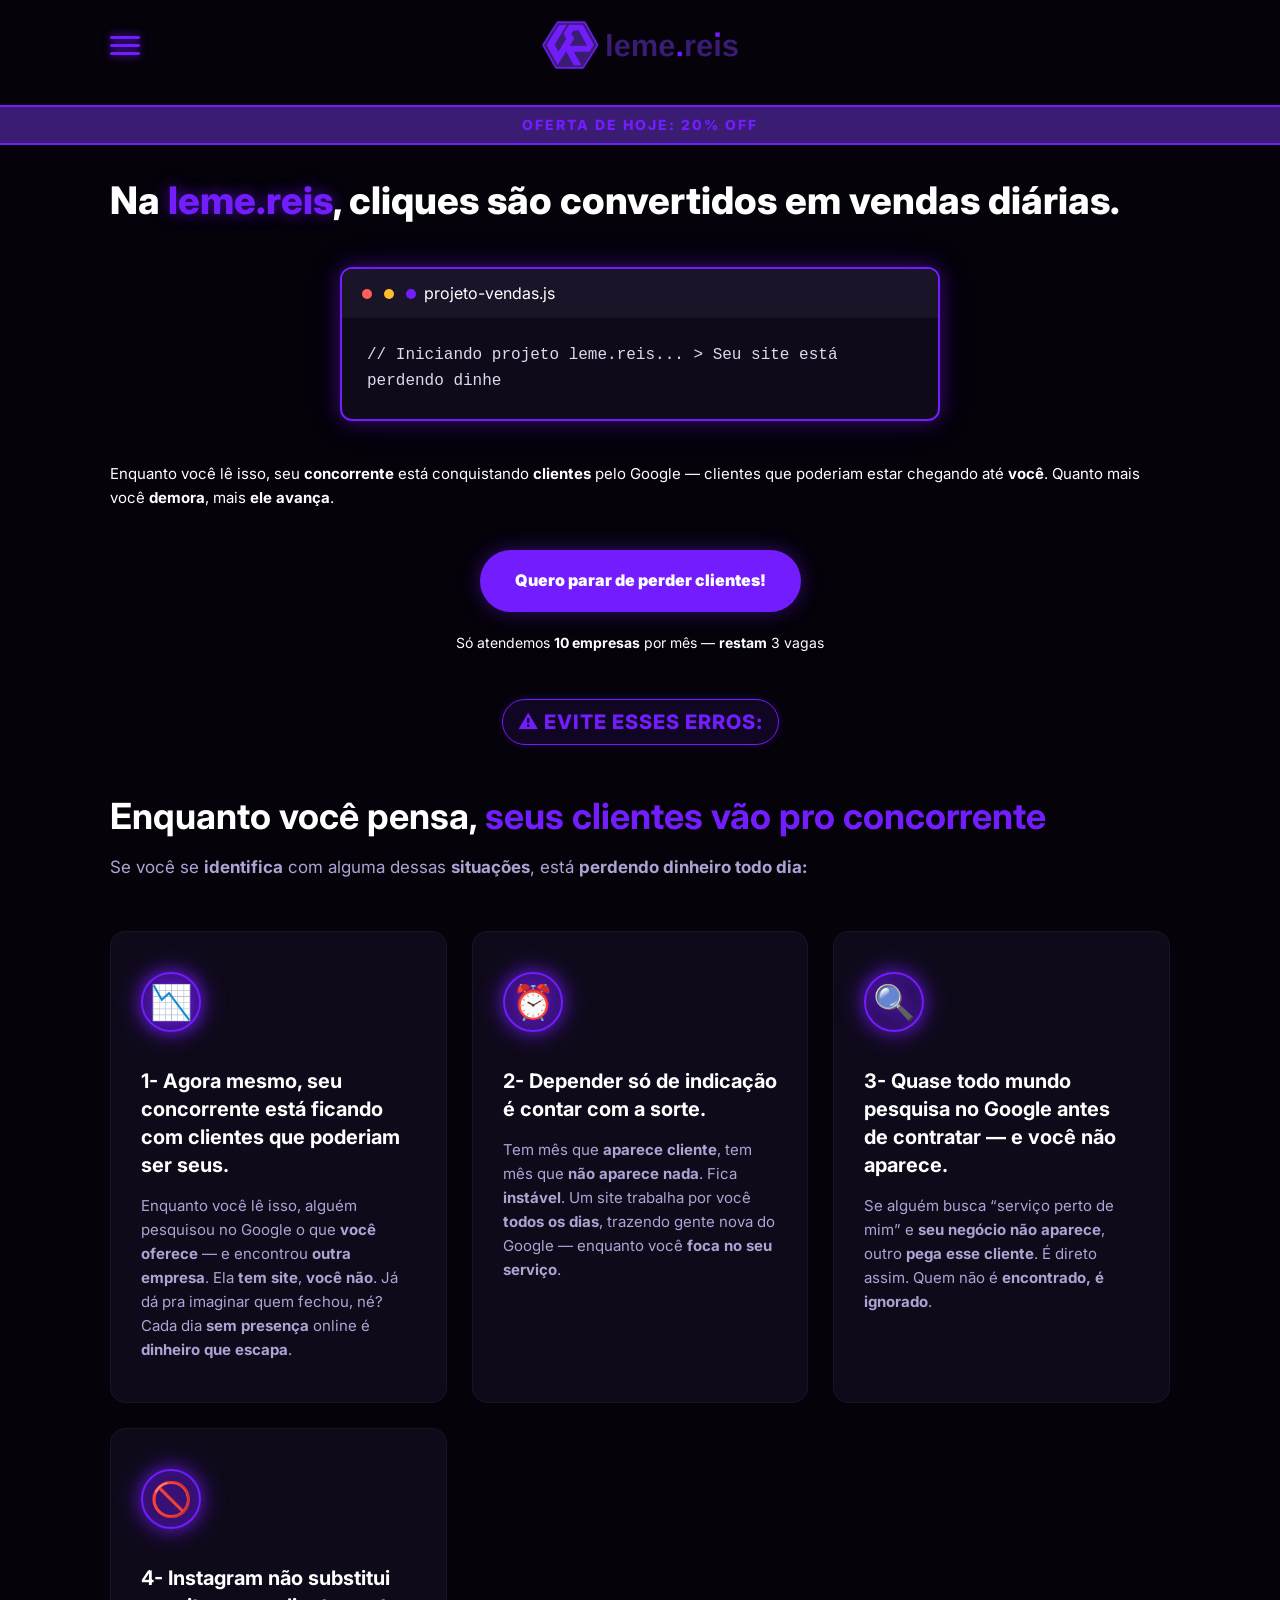
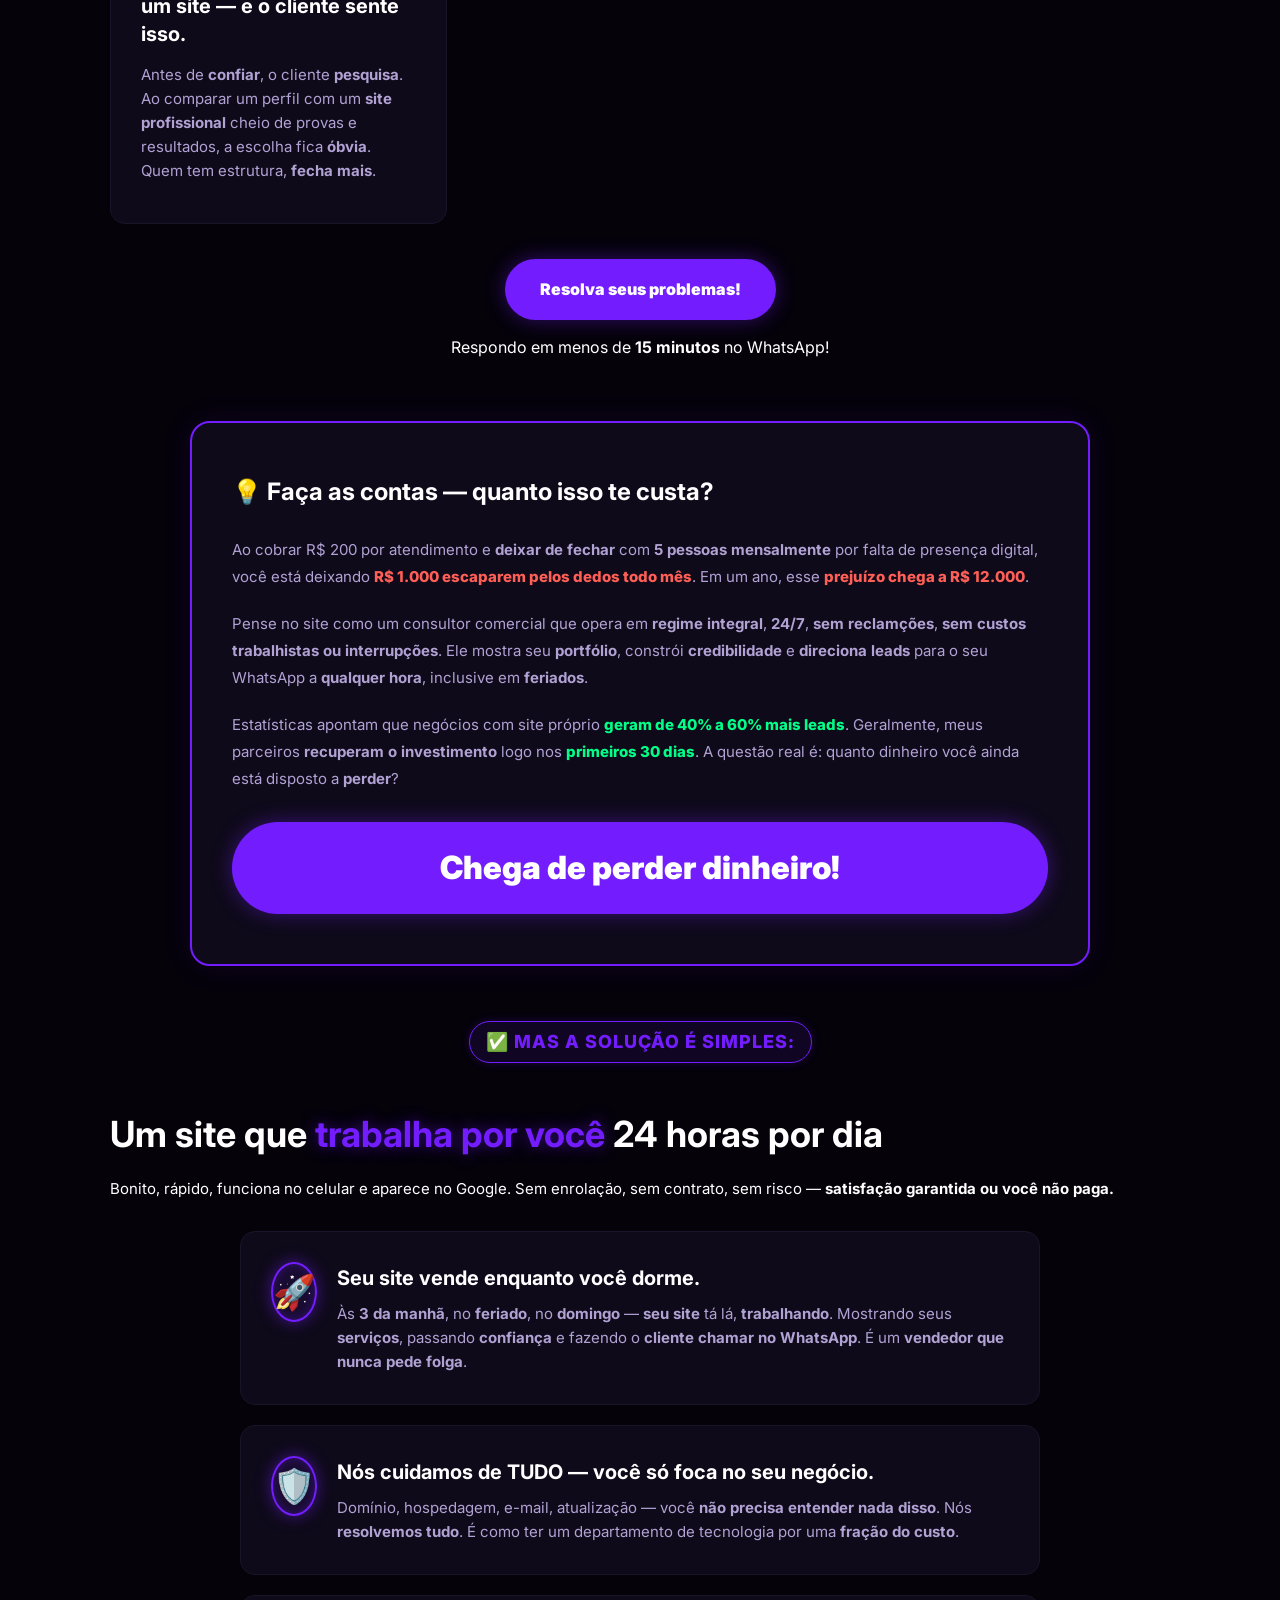
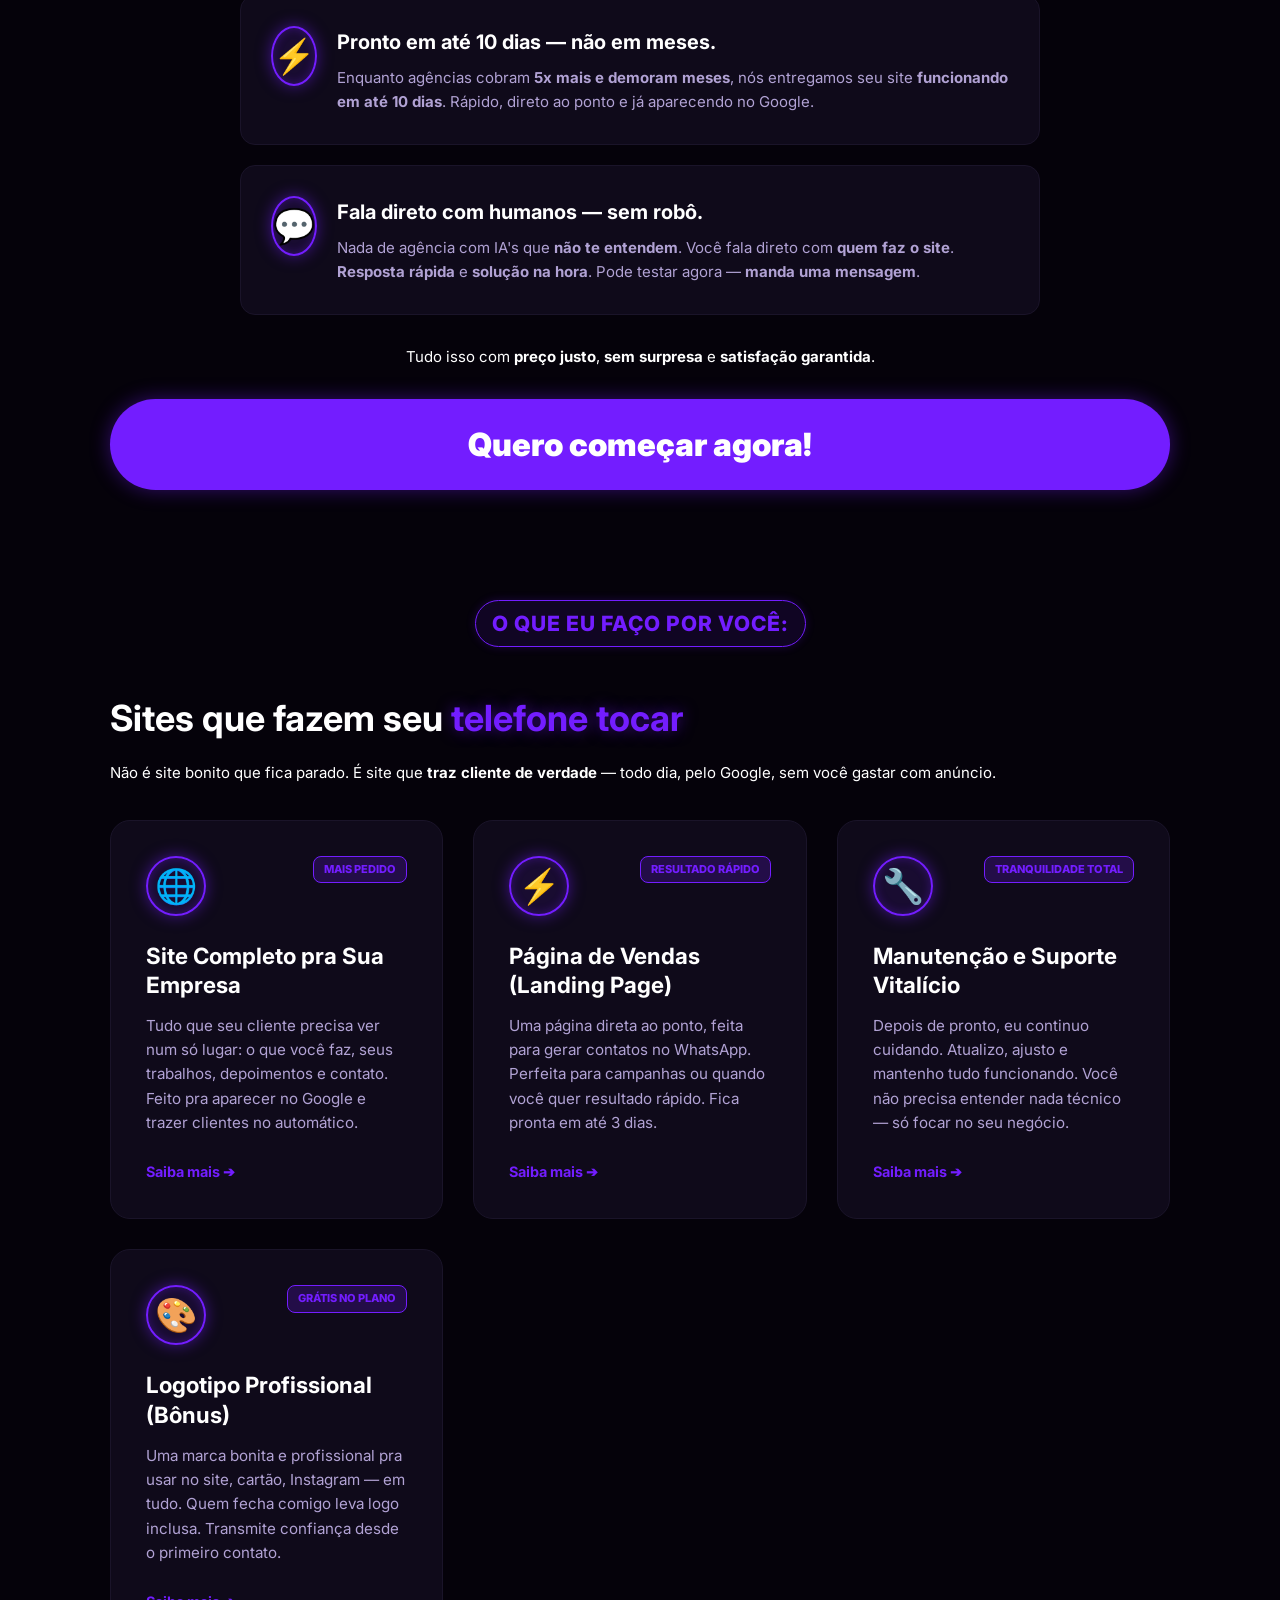
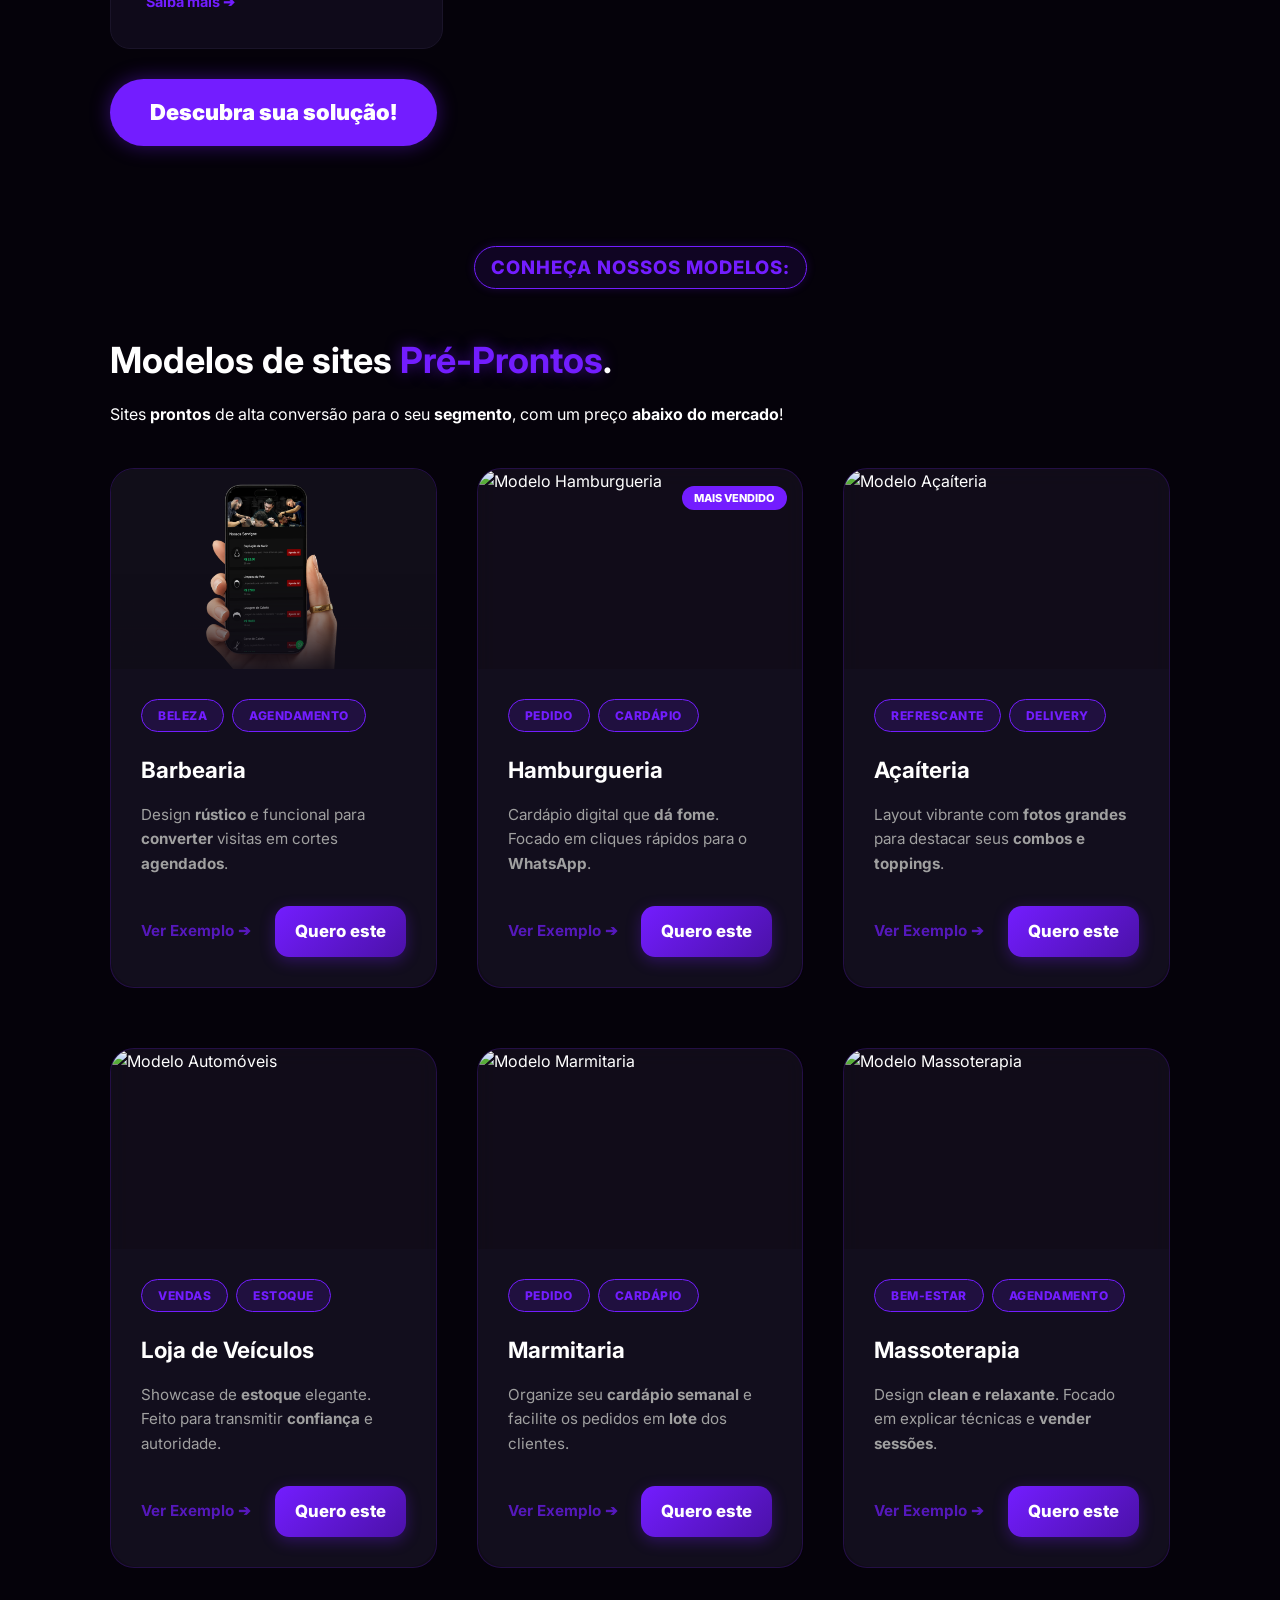
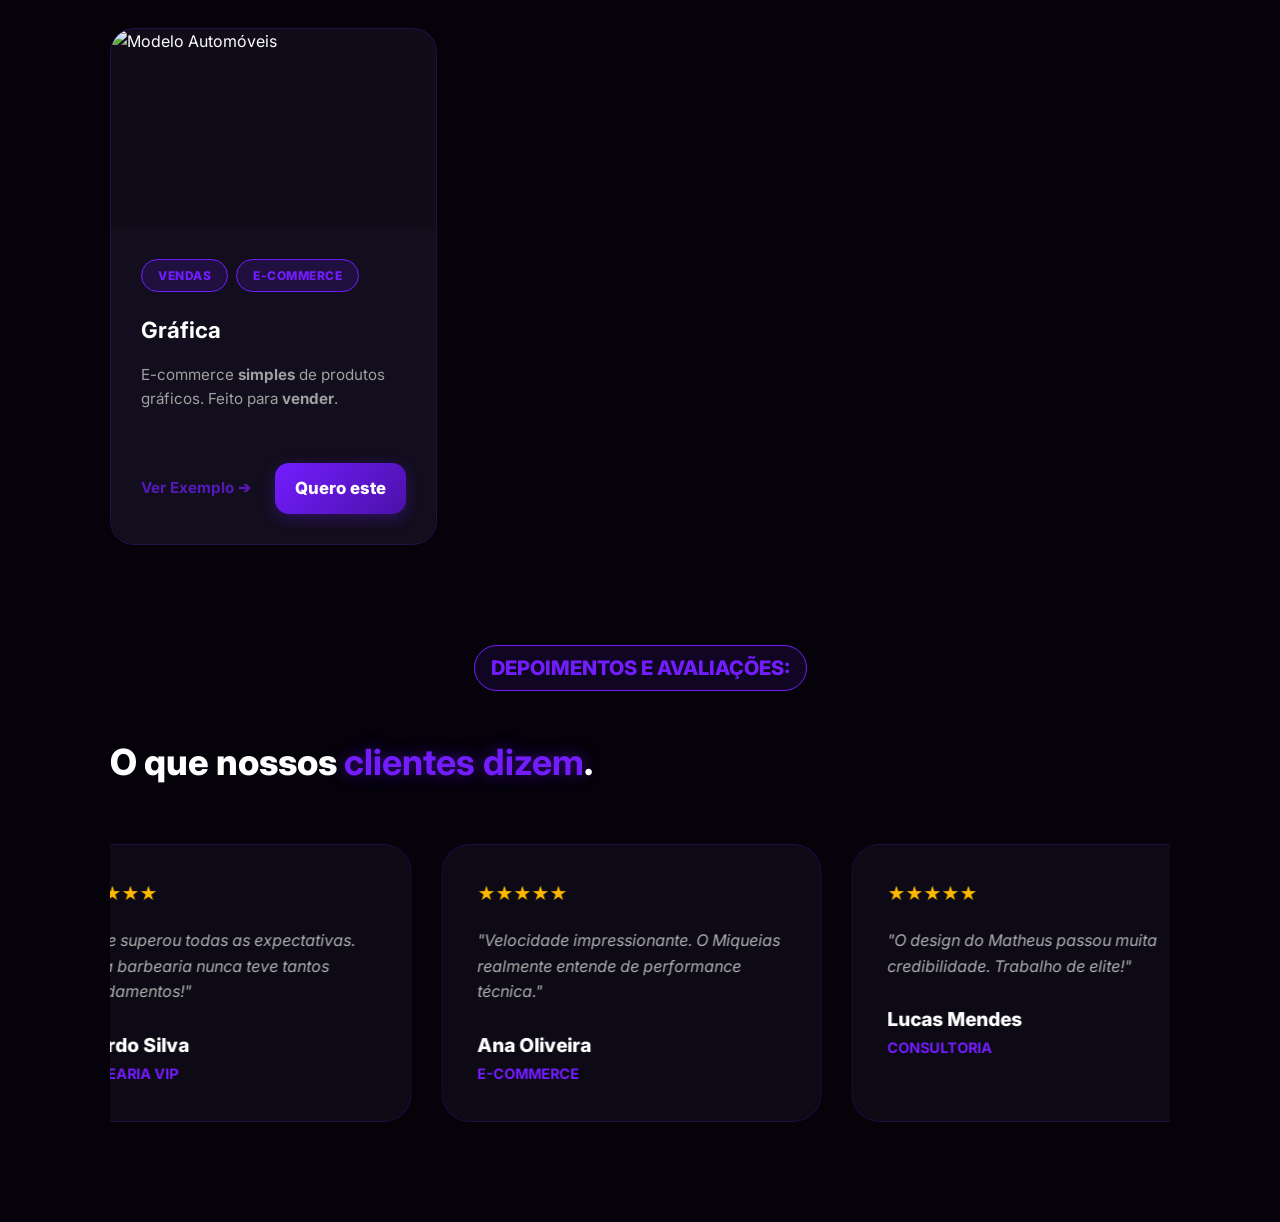
==== commit 2cbebd10: "Update index.html" ====
--- a/index.html
+++ b/index.html
@@ -44,6 +44,9 @@
             <li><a href="#marmitaria">Marmitaria</a></li>
             <li><a href="#hamburgueria">Hamburgueria</a></li>
             <li><a href="#acaiteria">Açaíteria</a></li>
+			<li><a href="https://bmestetica.online">Massoterapia</a></li>
+            <li><a href="#grafica">Gráfica</a></li>
+            <li><a href="#veiculos">Loja de Veículos</a></li>
         </ul>
     </nav>
 
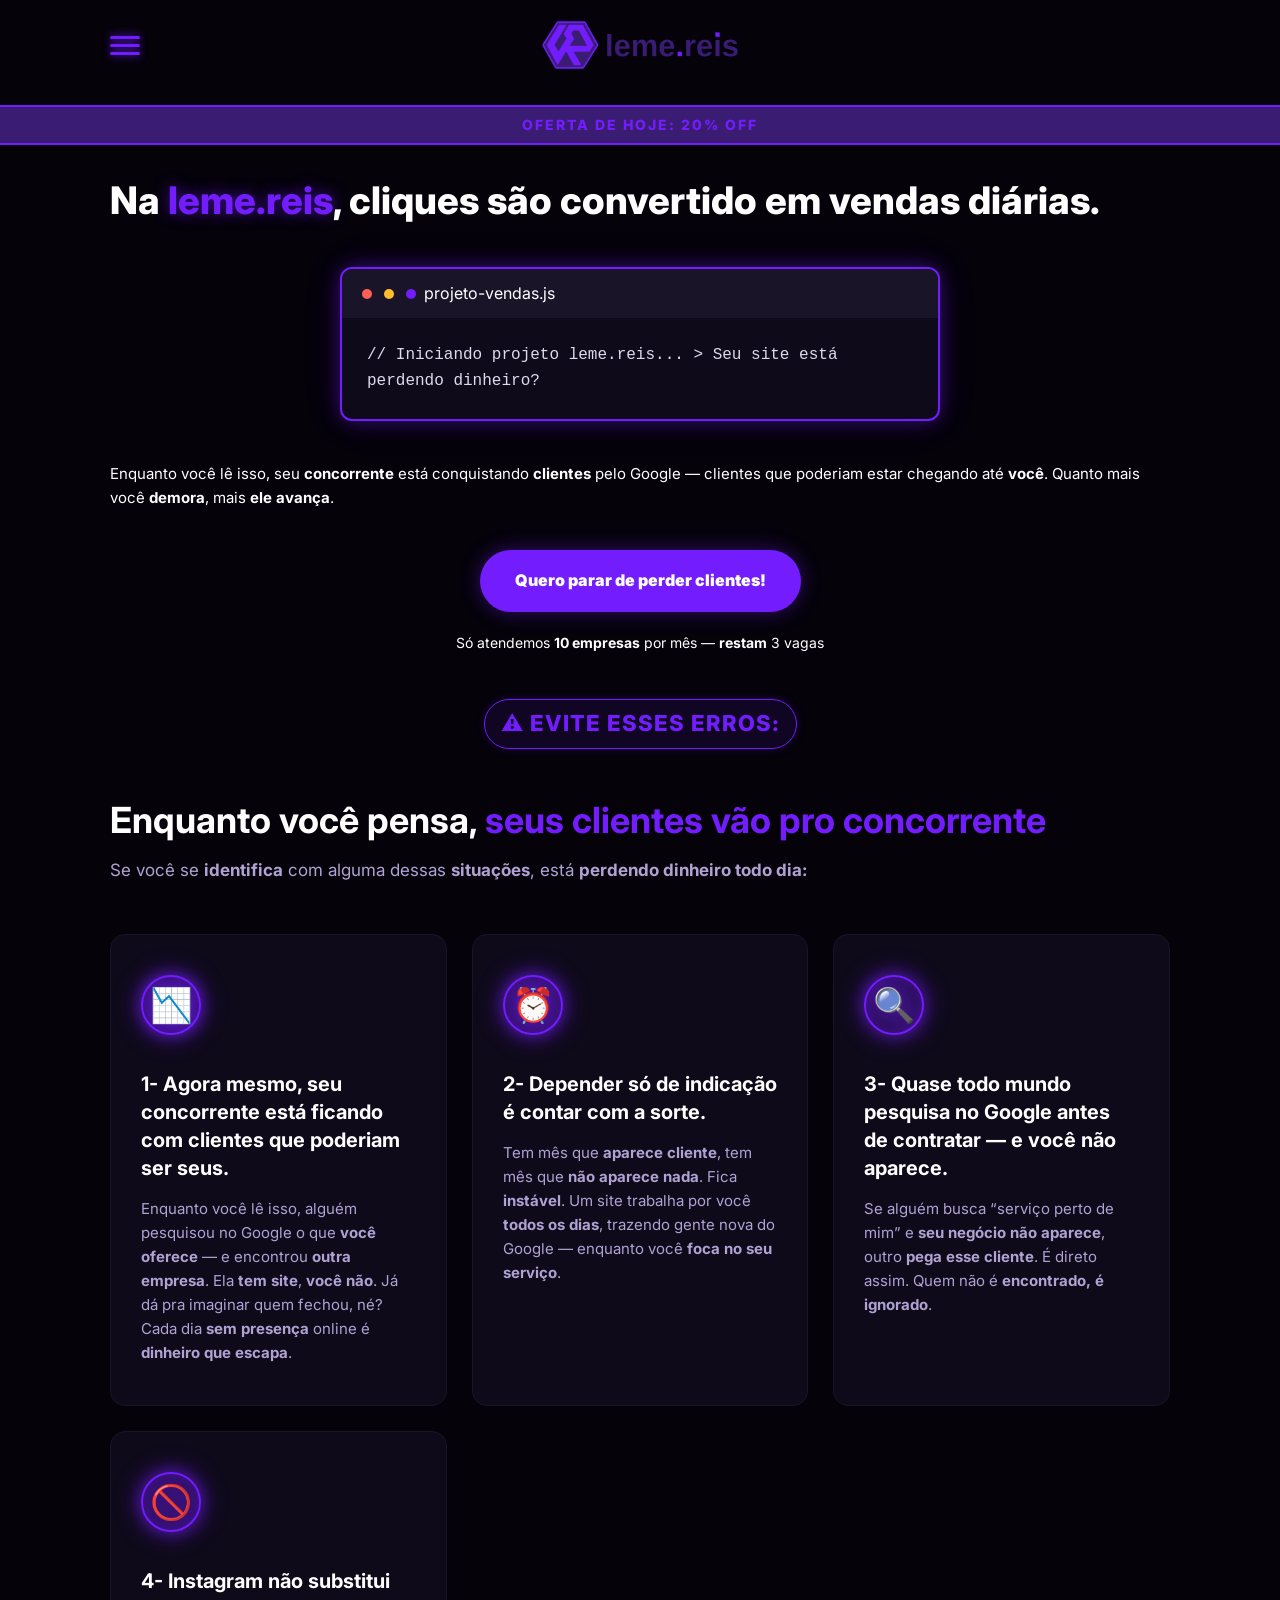
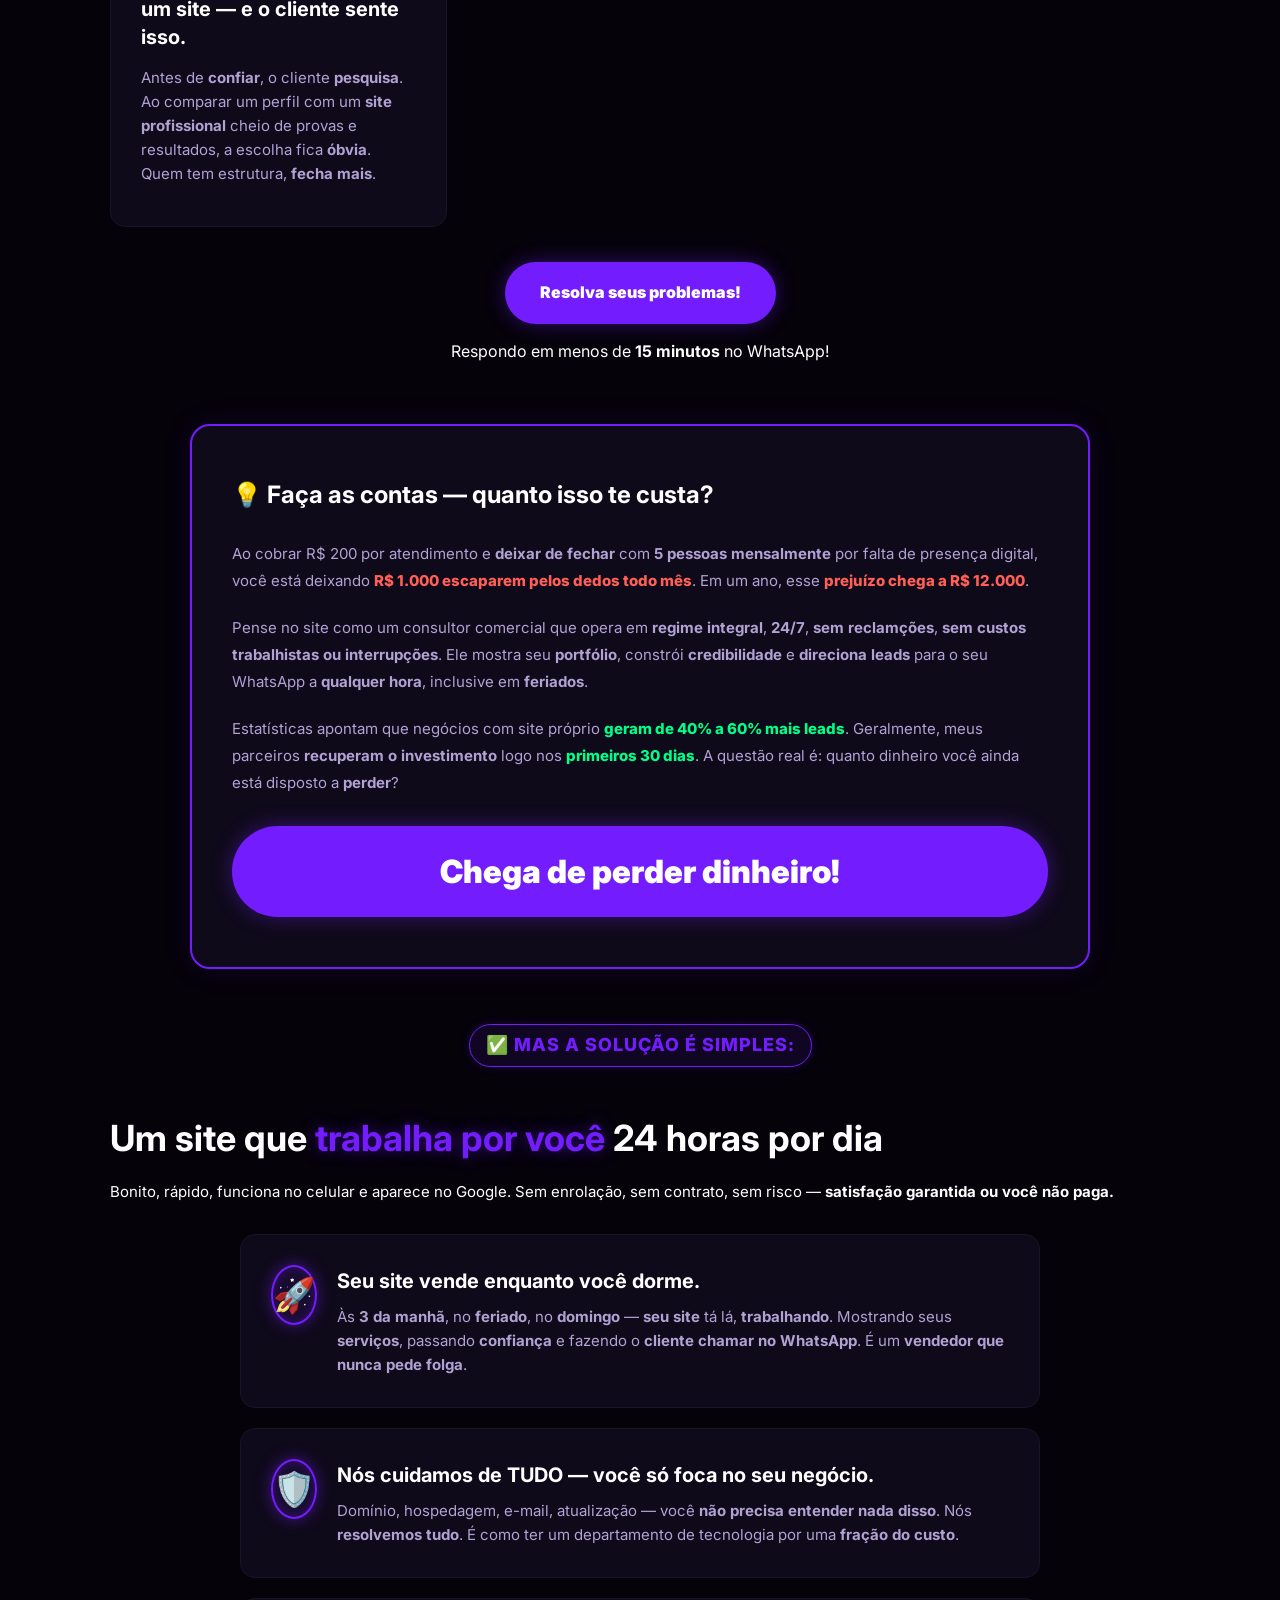
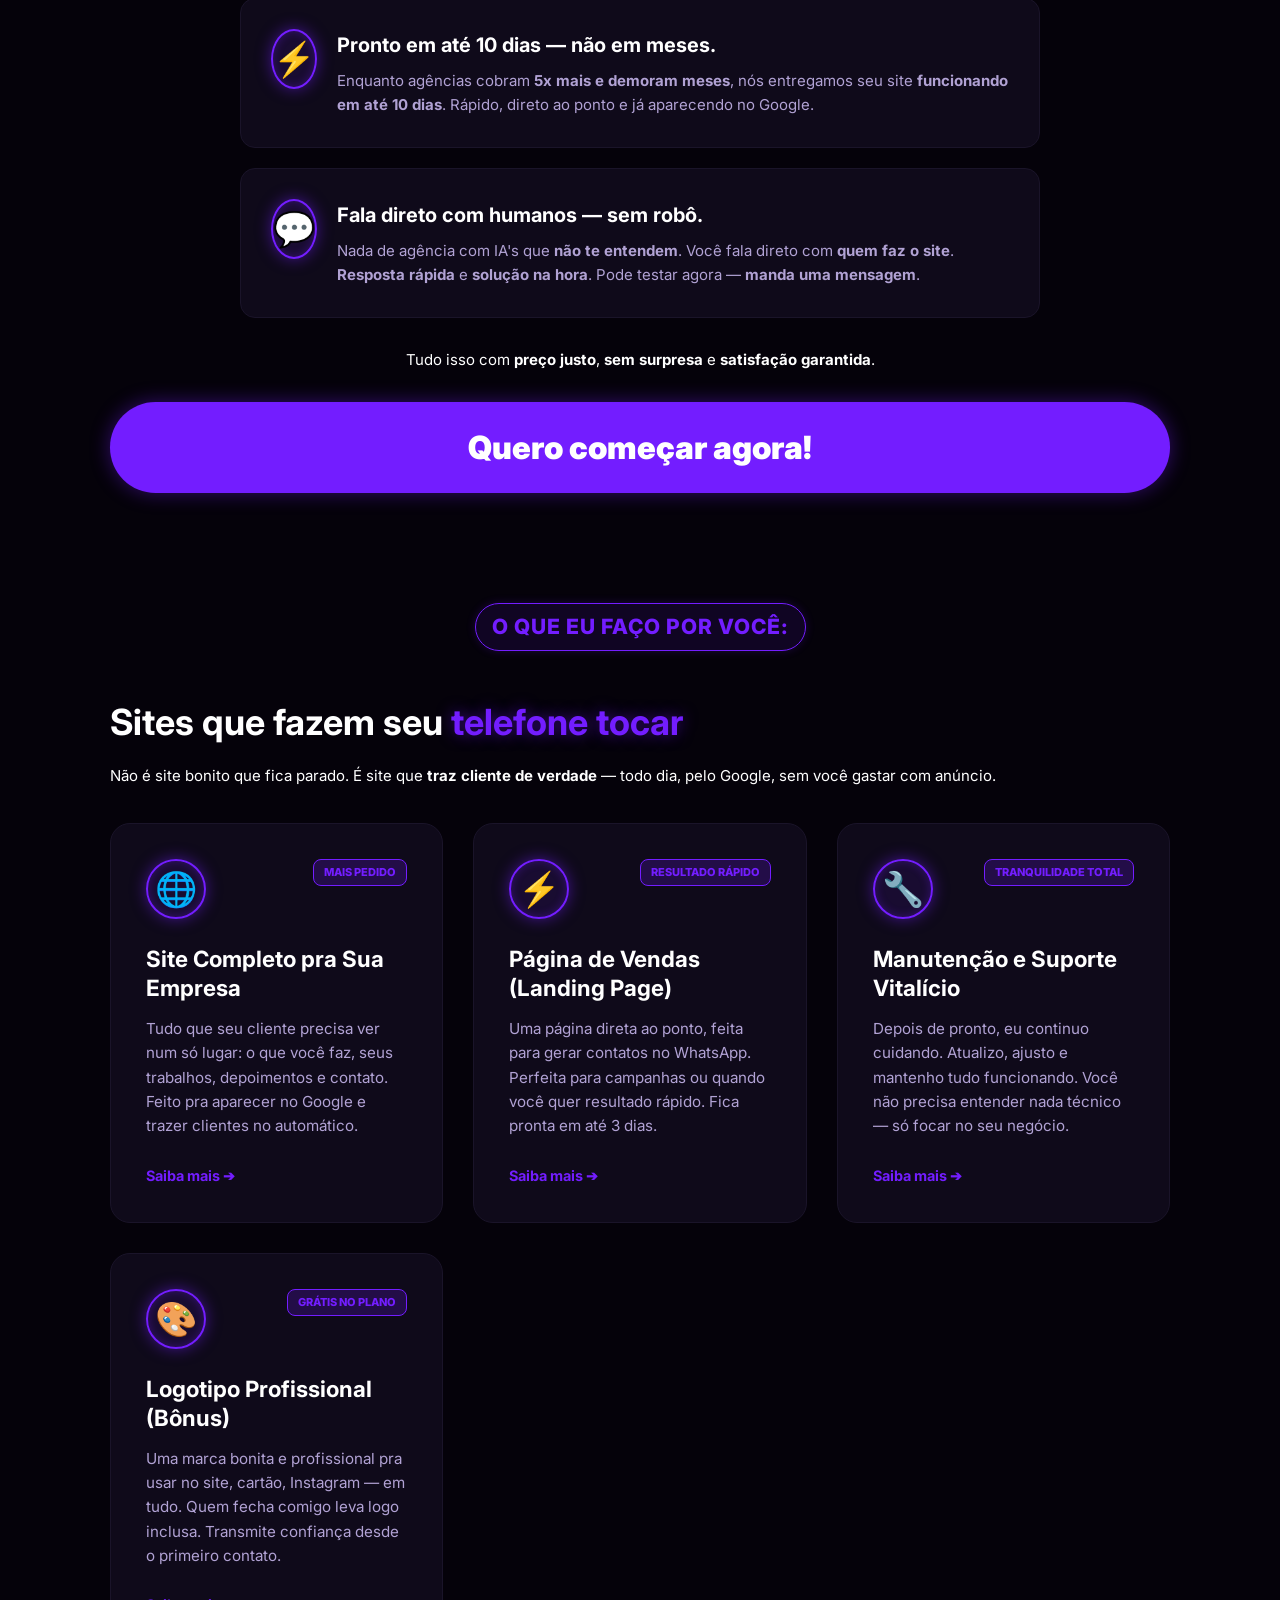
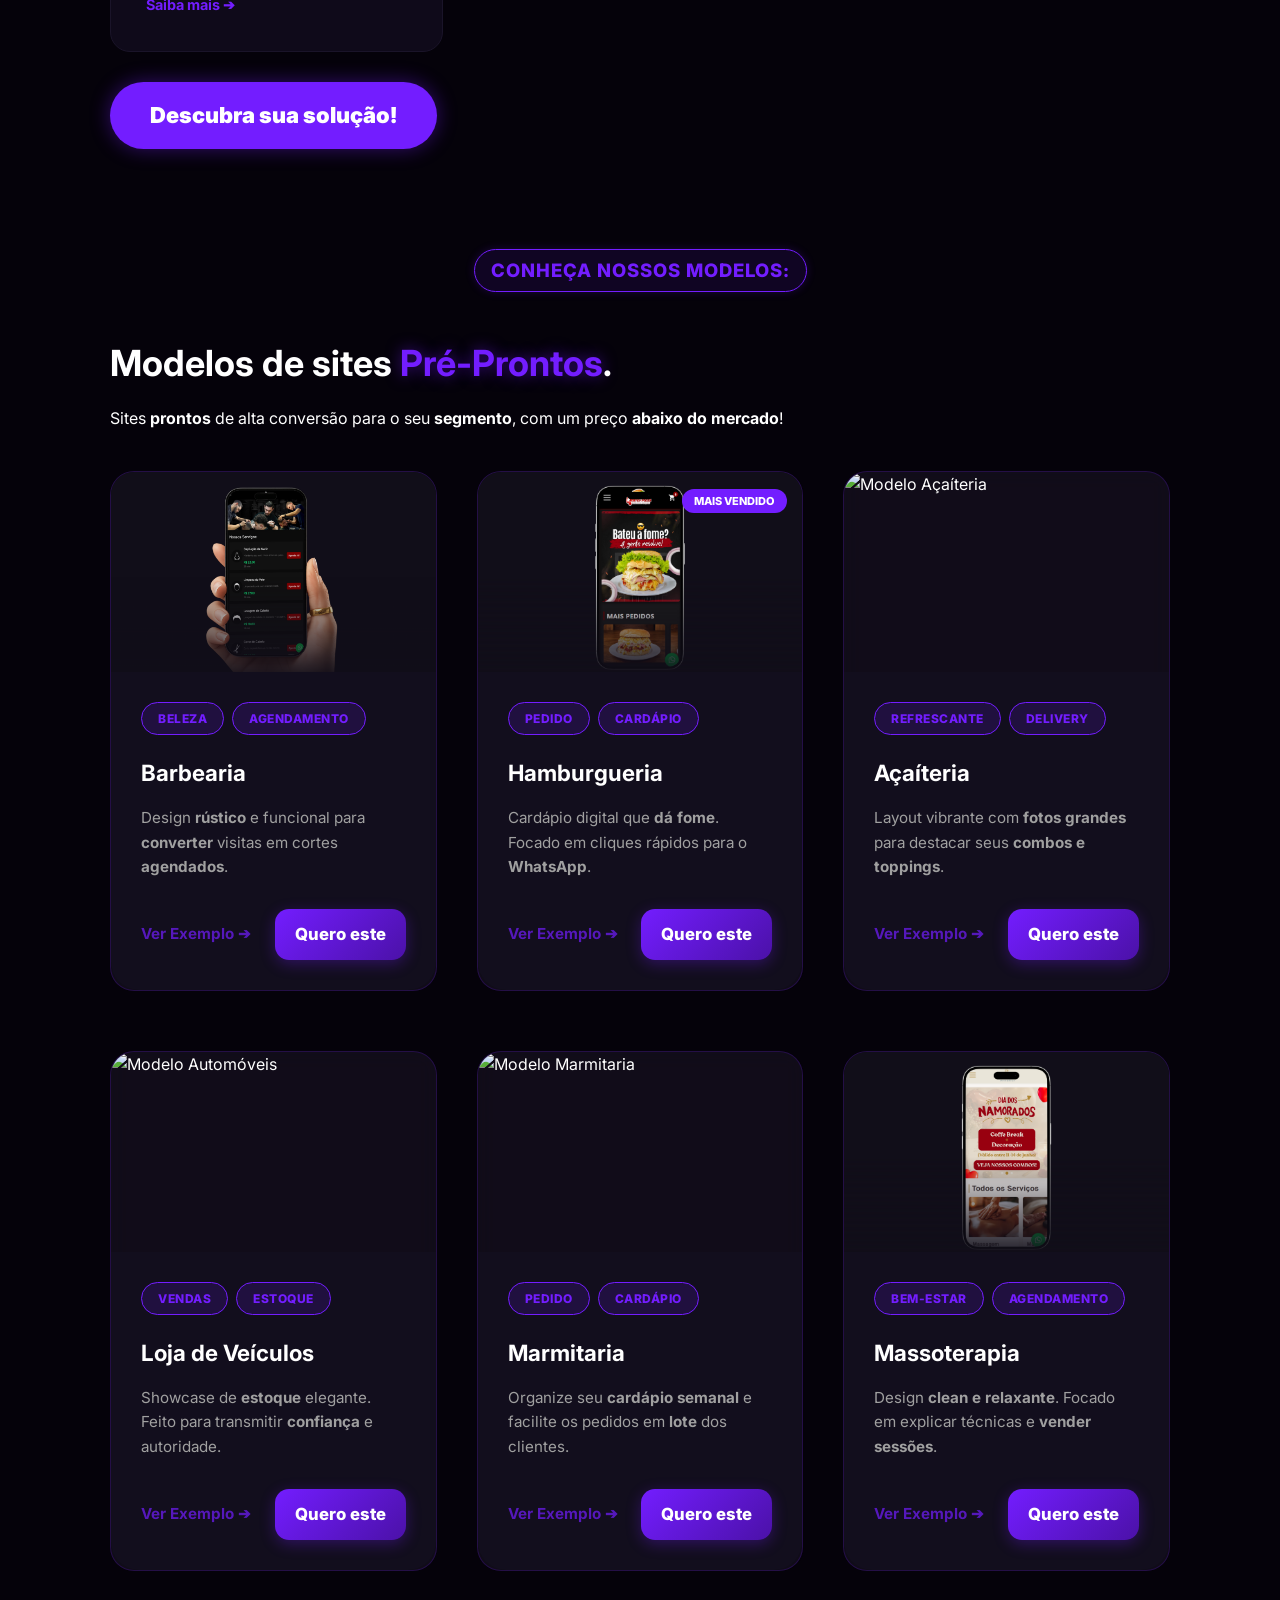
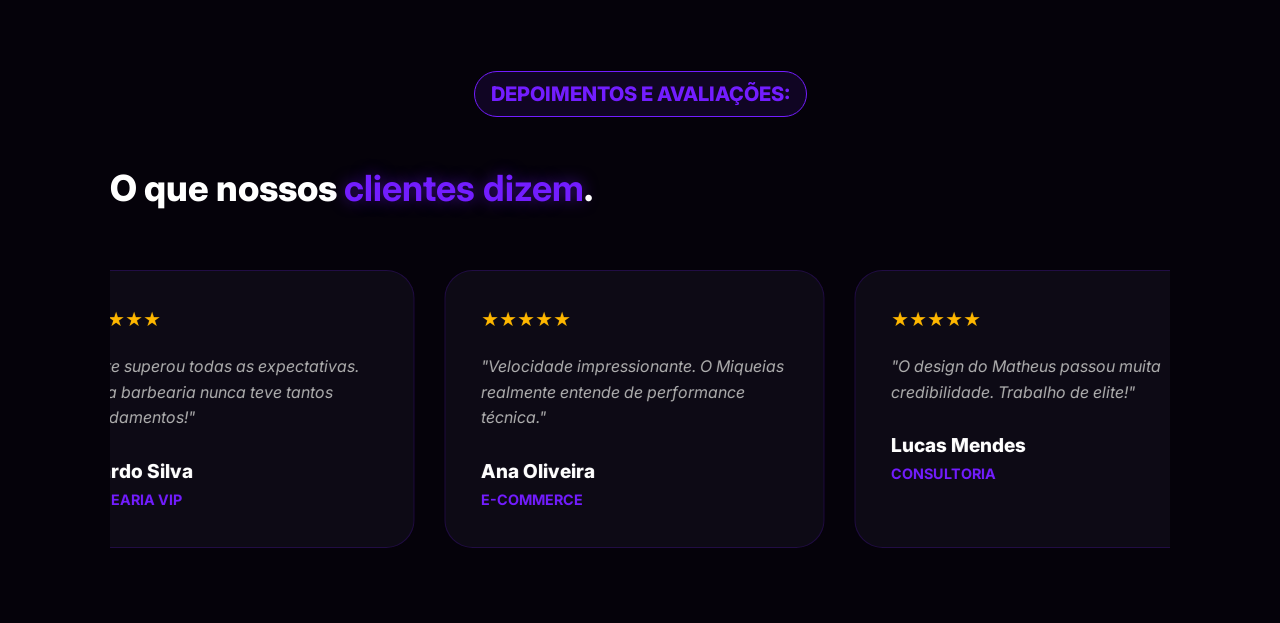
==== commit 831e9f31: "Add files via upload" ====
--- a/index.html
+++ b/index.html
@@ -42,11 +42,11 @@
             <p class="nav-title">Nossos Modelos</p>
             <li><a href="https://lemereis.online/barbeariaservicos">Barbearia</a></li>
             <li><a href="#marmitaria">Marmitaria</a></li>
+			<li><a href="#marmitaria">Estética</a></li>
+			<li><a href="#marmitaria">Loja de Veículos</a></li>
+			<li><a href="#marmitaria">E-commerce</a></li>
             <li><a href="#hamburgueria">Hamburgueria</a></li>
             <li><a href="#acaiteria">Açaíteria</a></li>
-			<li><a href="https://bmestetica.online">Massoterapia</a></li>
-            <li><a href="#grafica">Gráfica</a></li>
-            <li><a href="#veiculos">Loja de Veículos</a></li>
         </ul>
     </nav>
 
@@ -55,7 +55,7 @@
     <main>
         <section class="hero">
             <div class="container">
-                <h1>Na <span>leme.reis</span>, cliques são convertidos em vendas diárias.</h1>
+                <h1>Na <span>leme.reis</span>, cliques são convertido em vendas diárias.</h1>
                 
                 <div class="code-window">
                     <div class="window-header">
@@ -264,7 +264,7 @@
             <h3>Barbearia</h3>
             <p>Design <b>rústico</b> e funcional para <b>converter</b> visitas em cortes <b>agendados</b>.</p>
             <div class="card-actions">
-                <a href="https://lemereis.online/barbeariaservicos" class="btn-view">Ver Exemplo ➔</a>
+                <a href="lemereis.online/barbeariaservicos" class="btn-view">Ver Exemplo ➔</a>
                 <a href="https://wa.me/5514988378102?text=Gostaria%20de%20saber%20mais%20sobre%20o%20modelo%20pr%C3%A9-pronto%20de%20Barbearia." class="btn-order">Quero este</a>
             </div>
         </div>
@@ -356,23 +356,6 @@
             </div>
             <h3>Massoterapia</h3>
             <p>Design <b>clean e relaxante</b>. Focado em explicar técnicas e <b>vender sessões</b>.</p>
-            <div class="card-actions">
-                <a href="#" class="btn-view">Ver Exemplo ➔</a>
-                <a href="#" class="btn-order">Quero este</a>
-            </div>
-        </div>
-    </div>
-	    <div class="portfolio-card">
-        <div class="card-image">
-            <img src="graficamodelo.png" alt="Modelo Automóveis">
-        </div>
-        <div class="card-body">
-            <div class="card-category">
-                <span>Vendas</span>
-                <span>E-commerce</span>
-            </div>
-            <h3>Gráfica</h3>
-            <p>E-commerce <b>simples</b> de produtos gráficos. Feito para <b>vender</b>.</p>
             <div class="card-actions">
                 <a href="#" class="btn-view">Ver Exemplo ➔</a>
                 <a href="#" class="btn-order">Quero este</a>
@@ -413,4 +396,4 @@
 
     <script src="script.js"></script>
 </body>
-</html>
+</html>
--- a/style.css
+++ b/style.css
@@ -663,9 +663,9 @@
     box-shadow: 0 0 10px rgba(115, 29, 255, 0.2);
     
     /* Formatação */
-    padding: 6px 15px;
+    padding: 6px 16px;
     border-radius: 100px; /* Deixa as pontas totalmente arredondadas (estilo pílula) */
-    font-size: 20px;      /* Tamanho ideal para etiquetas */
+    font-size: 22px;      /* Tamanho ideal para etiquetas */
     font-weight: 800;
     text-transform: uppercase;
     letter-spacing: 1px;  /* Espaçamento entre letras para dar um ar mais moderno */
@@ -973,4 +973,4 @@
     font-weight: 800;
     text-transform: uppercase;
 	margin-bottom: 50px;
-}
+}
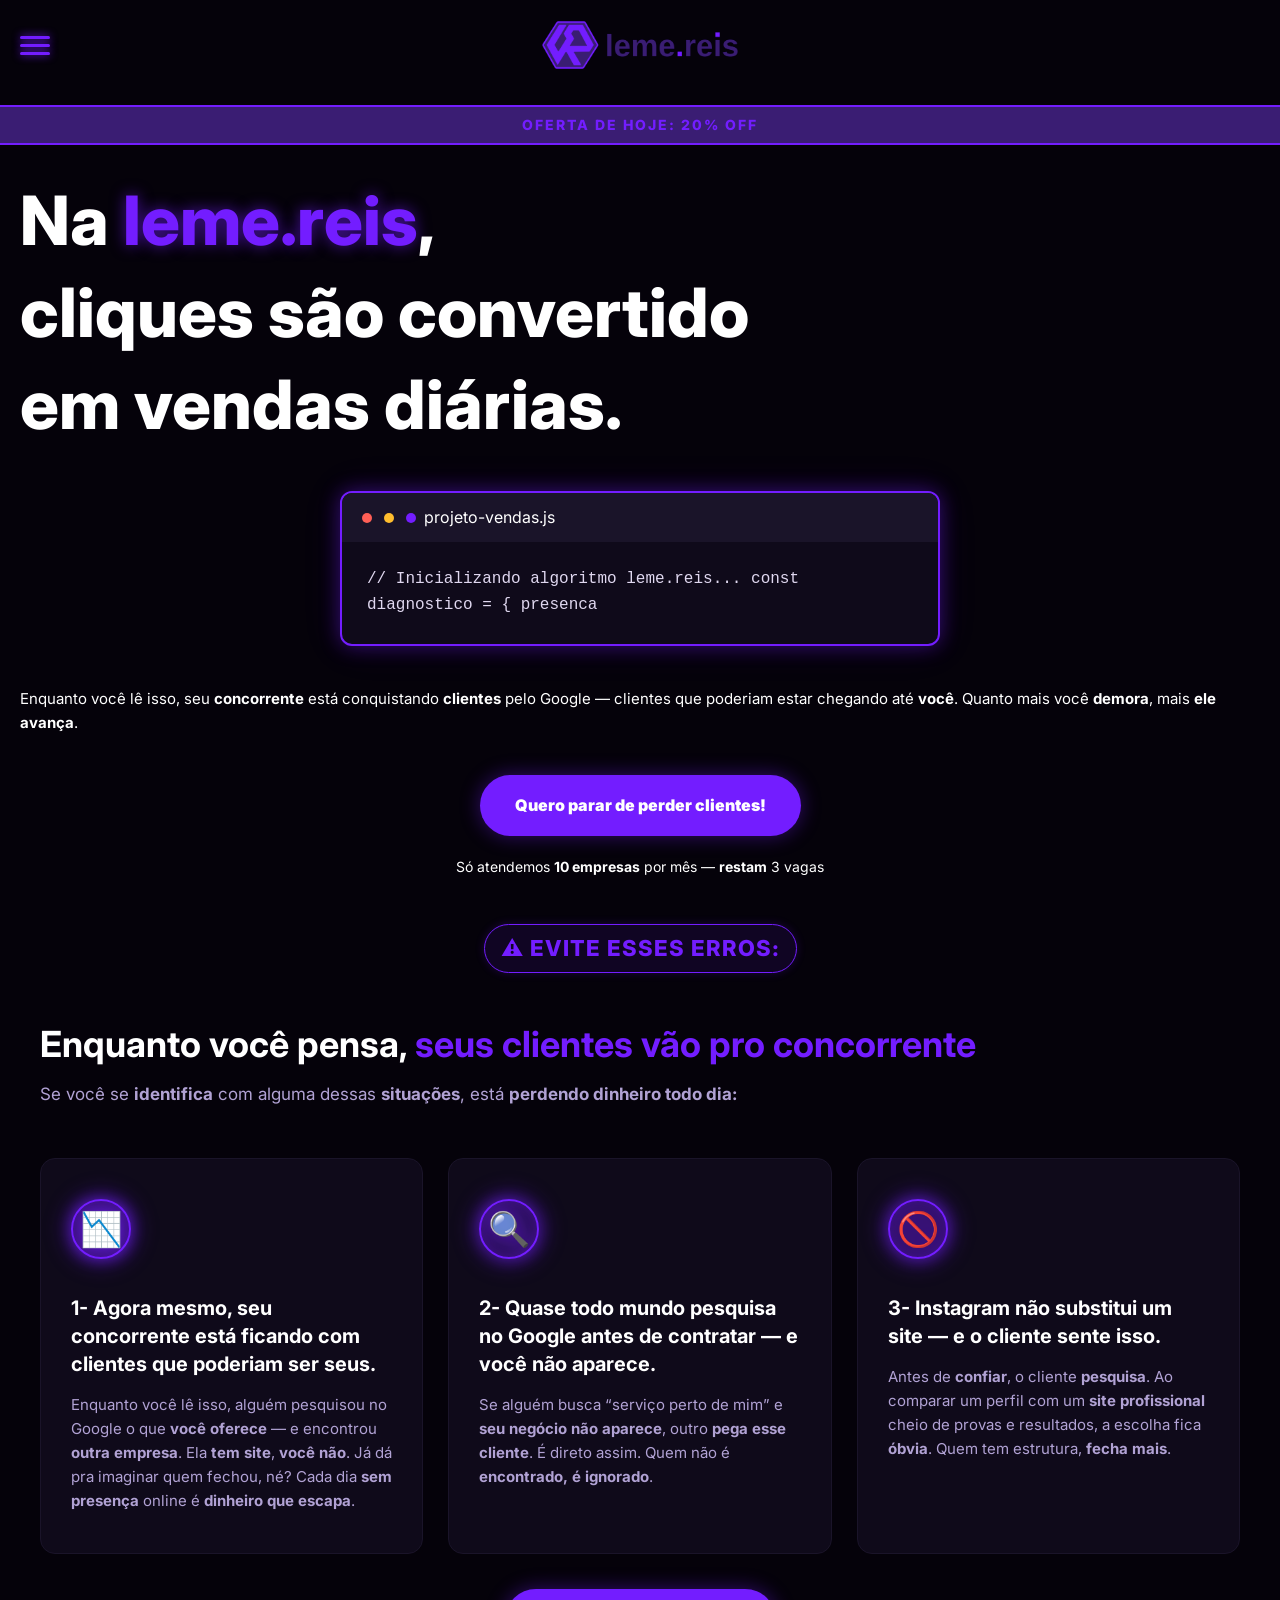
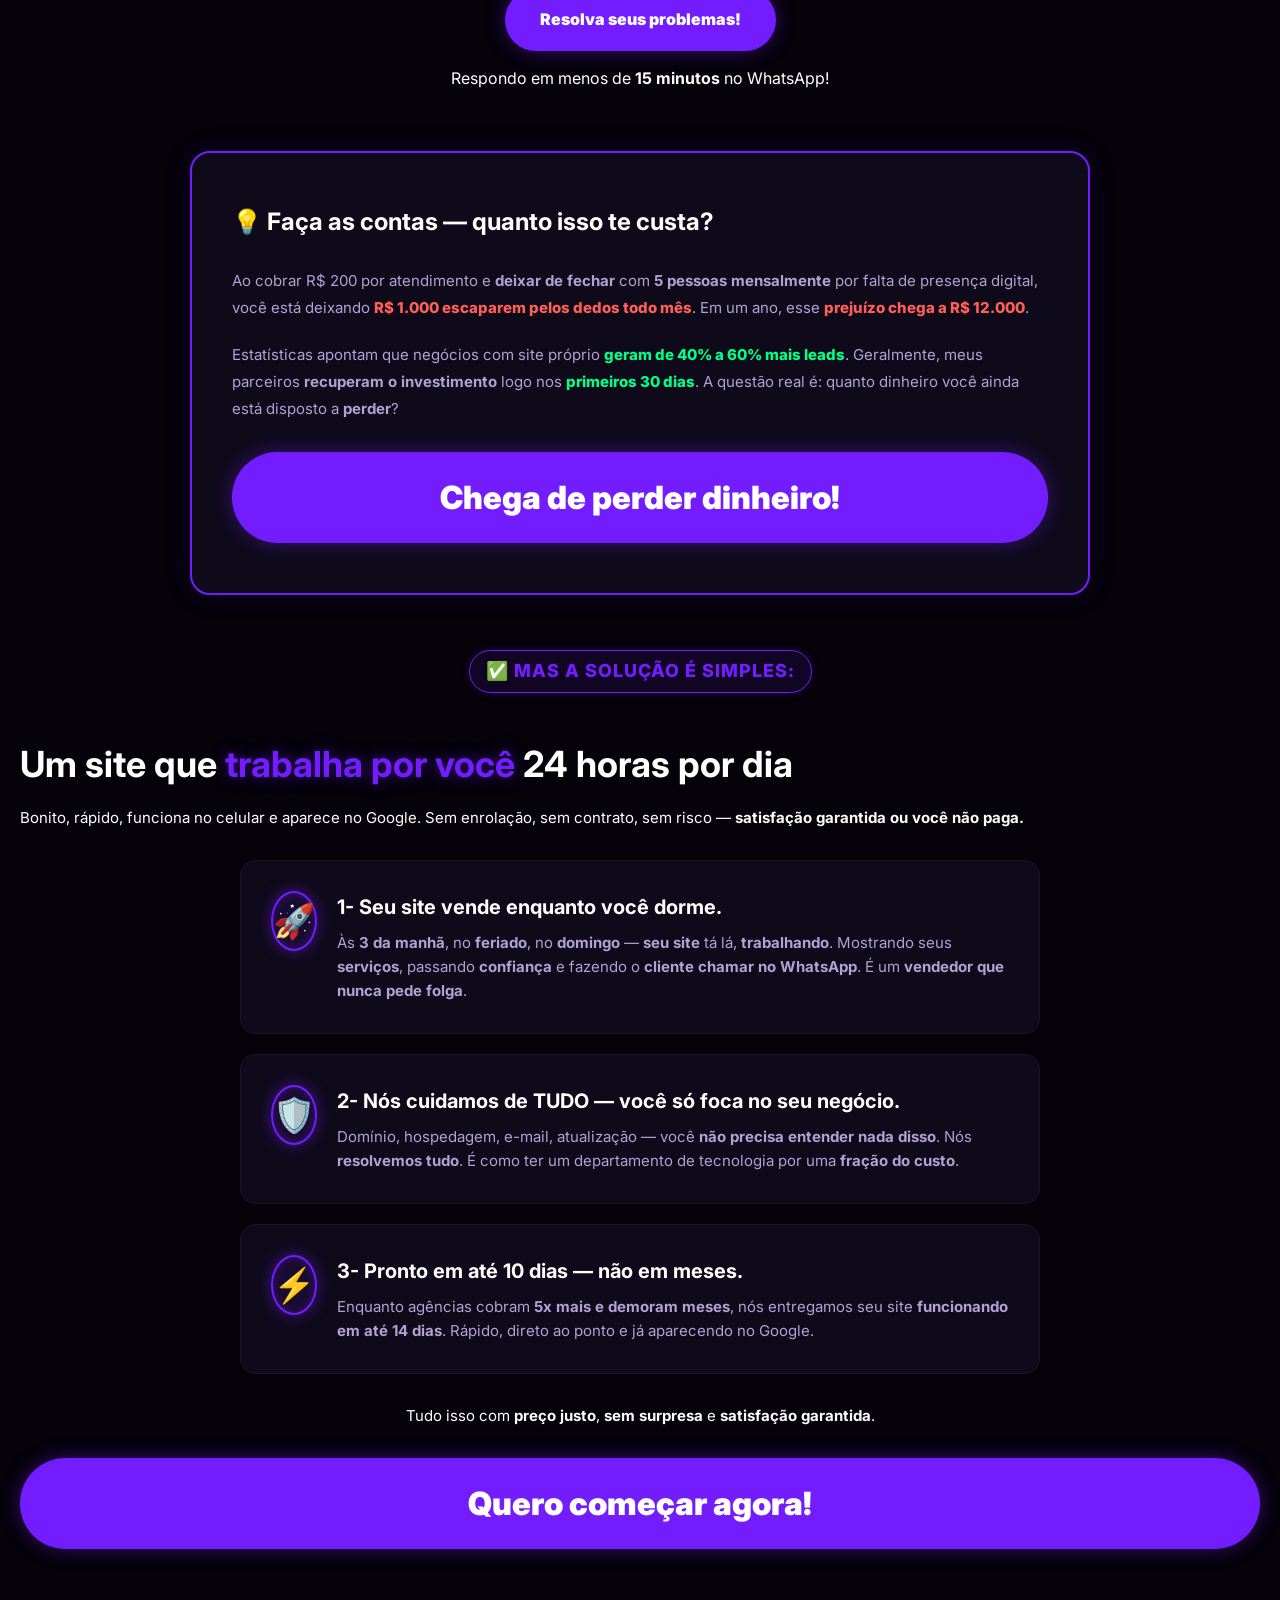
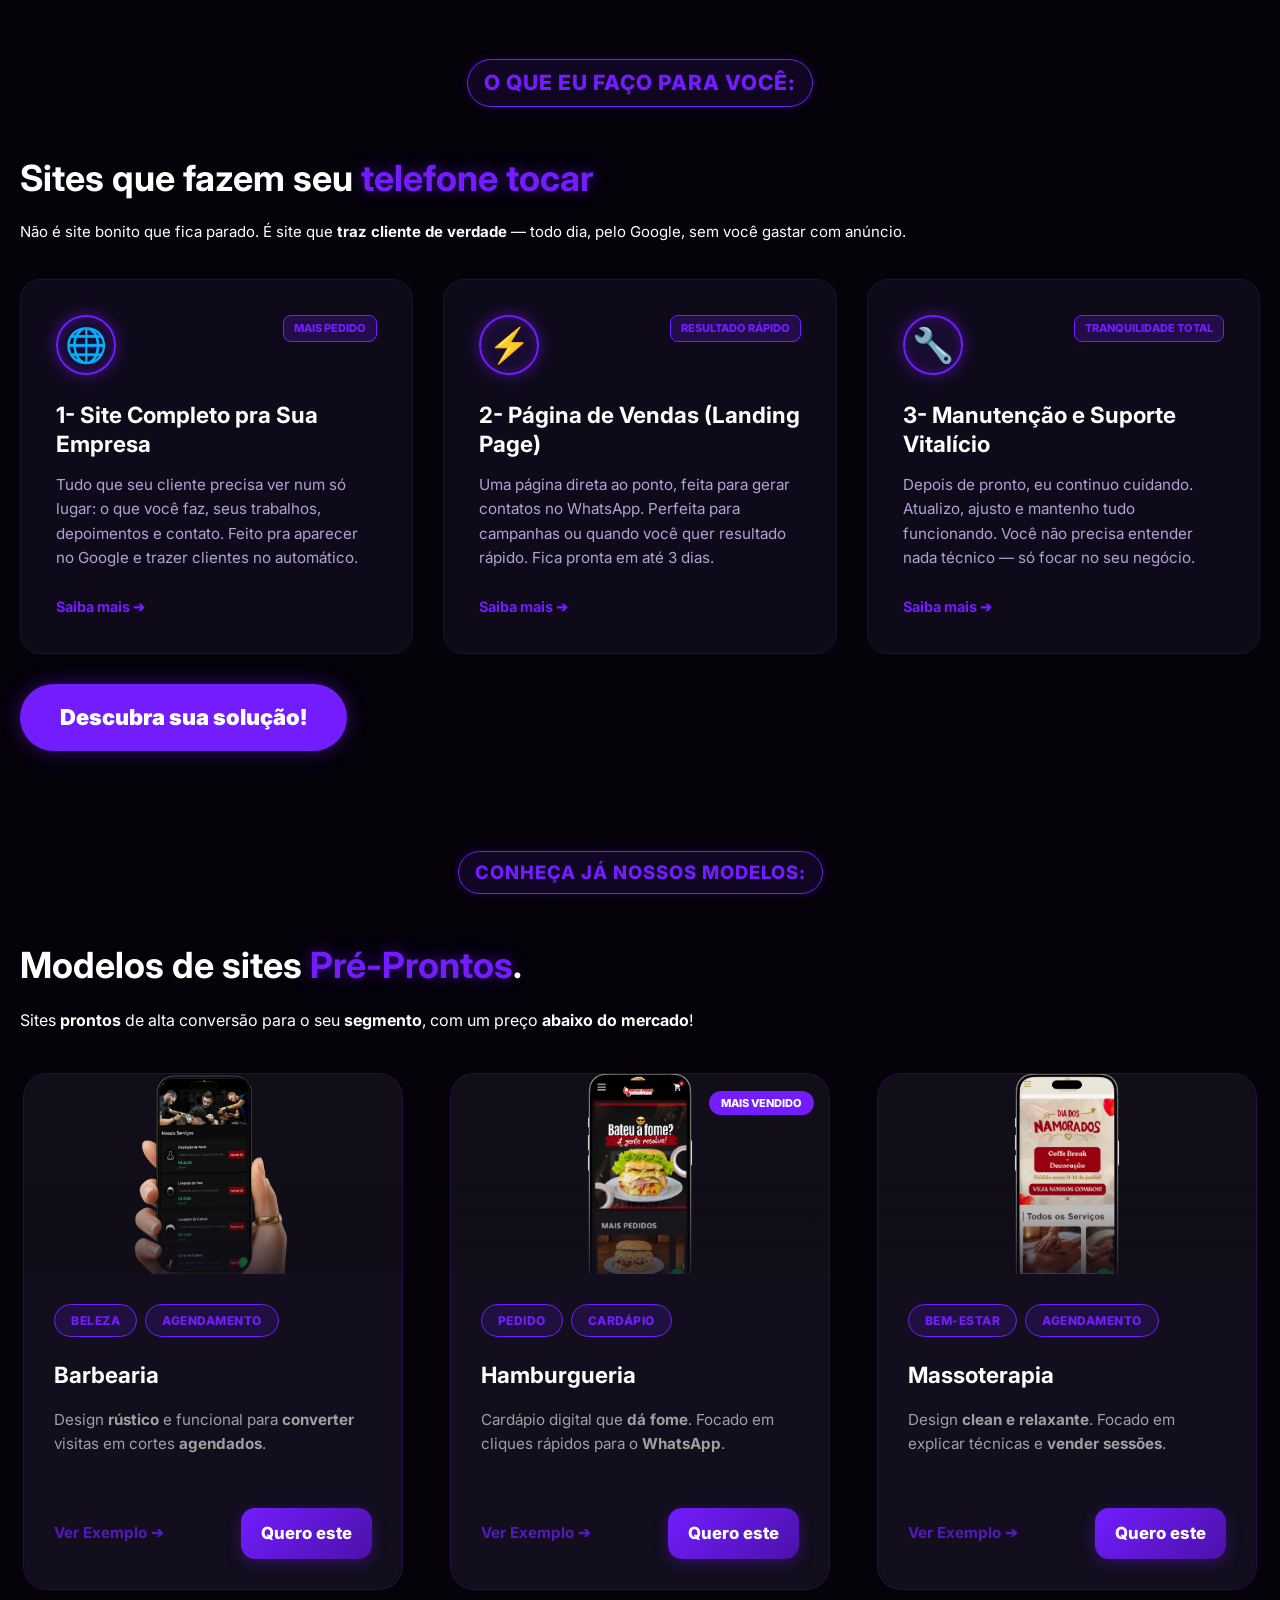
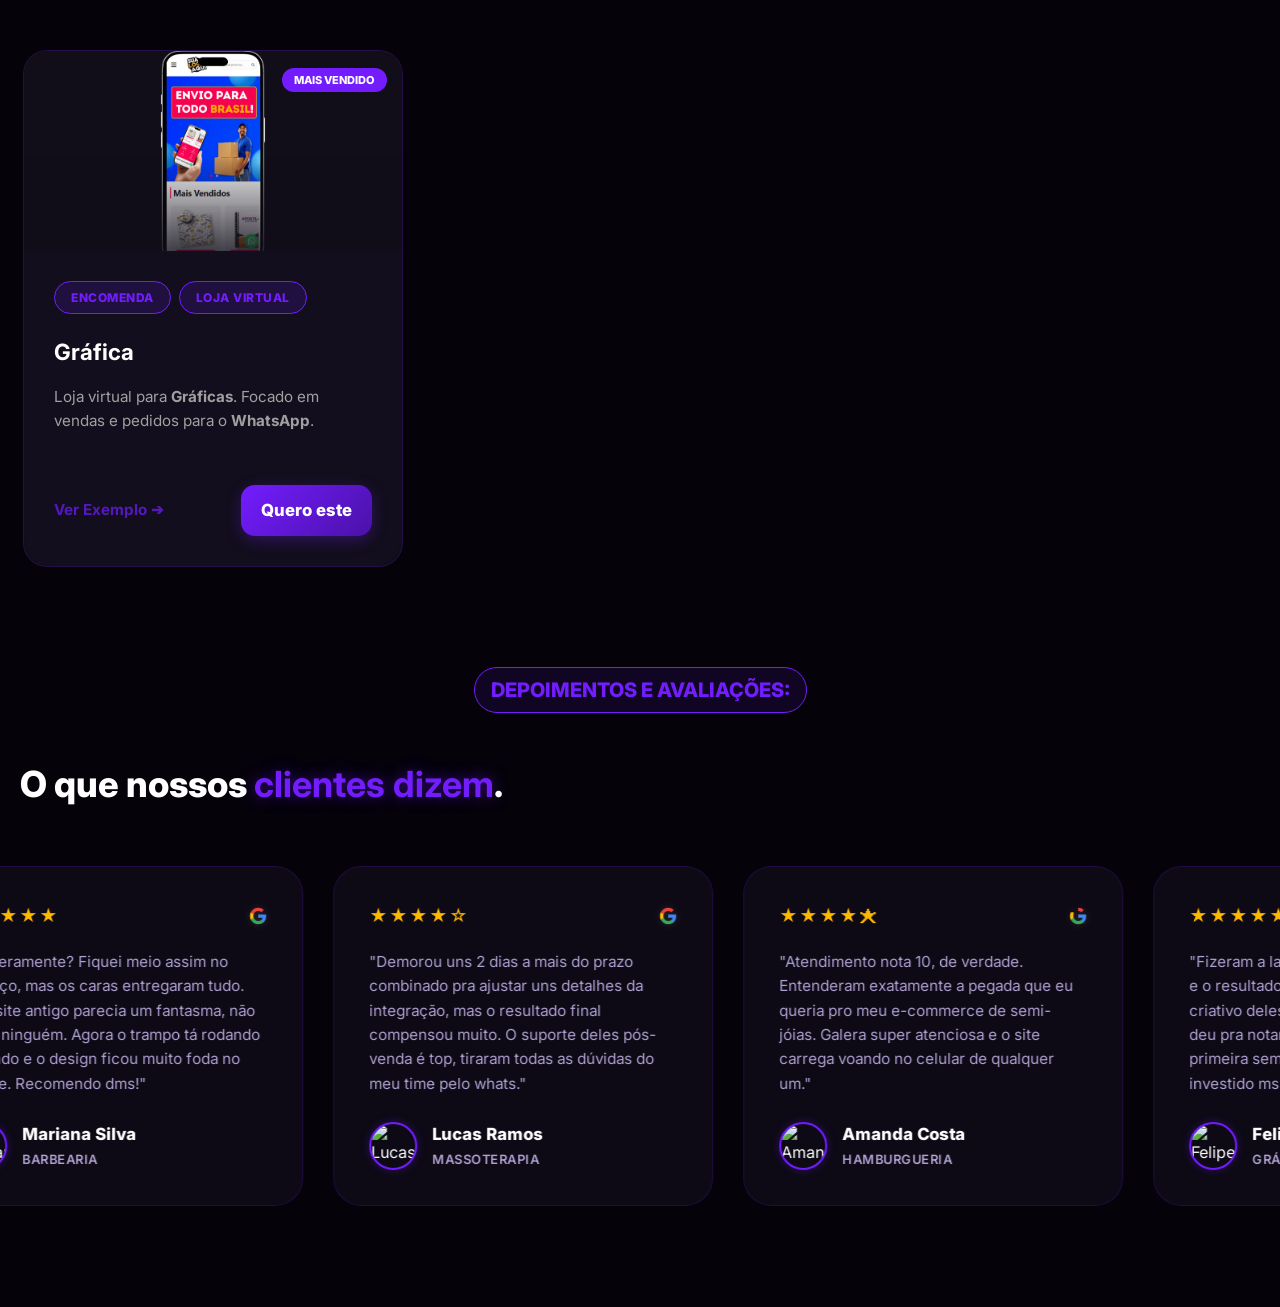
==== commit 629230c3: "Add files via upload" ====
--- a/index.html
+++ b/index.html
@@ -36,17 +36,12 @@
         <div class="close-btn" onclick="toggleMenu()">&times;</div>
         <ul class="nav-links">
             <li><a href="https://wa.me/5514988378102">Contato</a></li>
-			<li><a href="#contato">Sobre Nós</a></li>
-			<li><a href="#contato">FAQ</a></li>
             <hr style="border: 0.5px solid #333; margin: 10px 0;">
             <p class="nav-title">Nossos Modelos</p>
             <li><a href="https://lemereis.online/barbeariaservicos">Barbearia</a></li>
-            <li><a href="#marmitaria">Marmitaria</a></li>
-			<li><a href="#marmitaria">Estética</a></li>
-			<li><a href="#marmitaria">Loja de Veículos</a></li>
-			<li><a href="#marmitaria">E-commerce</a></li>
-            <li><a href="#hamburgueria">Hamburgueria</a></li>
-            <li><a href="#acaiteria">Açaíteria</a></li>
+			<li><a href="bmestetica.online">Massoterapia</a></li>
+			<li><a href="https://matheuslemecreative-cyber.github.io/graficaleme/">Gráfica</a></li>
+            <li><a href="queromaislanches.online">Hamburgueria</a></li>
         </ul>
     </nav>
 
@@ -55,7 +50,7 @@
     <main>
         <section class="hero">
             <div class="container">
-                <h1>Na <span>leme.reis</span>, cliques são convertido em vendas diárias.</h1>
+                <h1>Na <span>leme.reis</span>,<br> cliques são convertido<br>em vendas diárias.</h1>
                 
                 <div class="code-window">
                     <div class="window-header">
@@ -96,20 +91,14 @@
             </div>
 
             <div class="problem-card">
-                <div class="icon-box violet-neon">⏰</div>
-                <h3>2- Depender só de <b>indicação</b> é contar com a <b>sorte</b>.</h3>
-                <p>Tem mês que <b>aparece cliente</b>, tem mês que <b>não aparece nada</b>. Fica <b>instável</b>. Um site trabalha por você <b>todos os dias</b>, trazendo gente nova do Google — enquanto você <b>foca no seu serviço</b>.</p>
-            </div>
-
-            <div class="problem-card">
                 <div class="icon-box violet-neon">🔍</div>
-                <h3>3- Quase <b>todo mundo</b> pesquisa no <b>Google</b> antes de contratar — e você <b>não aparece</b>.</h3>
+                <h3>2- Quase <b>todo mundo</b> pesquisa no <b>Google</b> antes de contratar — e você <b>não aparece</b>.</h3>
                 <p>Se alguém busca “serviço perto de mim” e <b>seu negócio não aparece</b>, outro <b>pega esse cliente</b>. É direto assim. Quem não é <b>encontrado, é ignorado</b>.</p>
             </div>
 
             <div class="problem-card">
                 <div class="icon-box red-neon">🚫</div>
-                <h3>4- Instagram não <b>substitui</b> um site — e o <b>cliente</b> sente isso.</h3>
+                <h3>3- Instagram não <b>substitui</b> um site — e o <b>cliente</b> sente isso.</h3>
                 <p>Antes de <b>confiar</b>, o cliente <b>pesquisa</b>. Ao comparar um perfil com um <b>site profissional</b> cheio de provas e resultados, a escolha fica <b>óbvia</b>. Quem tem estrutura, <b>fecha mais</b>.</p>
             </div>
         </div>
@@ -124,8 +113,6 @@
         <h2>💡 Faça as contas — quanto isso te custa?</h2>
         
         <p>Ao cobrar R$ 200 por atendimento e <b>deixar de fechar</b> com <b>5 pessoas mensalmente</b> por falta de presença digital, você está deixando <span class="highlight-red">R$ 1.000 escaparem pelos dedos todo mês</span>. Em um ano, esse <span class="highlight-red">prejuízo chega a R$ 12.000</span>.</p>
-
-        <p>Pense no site como um consultor comercial que opera em <b>regime integral</b>, <b>24/7</b>, <b>sem reclamções</b>, <b>sem custos trabalhistas ou interrupções</b>. Ele mostra seu <b>portfólio</b>, constrói <b>credibilidade</b> e <b>direciona leads</b> para o seu WhatsApp a <b>qualquer hora</b>, inclusive em <b>feriados</b>.</p>
 
         <p>Estatísticas apontam que negócios com site próprio <span class="highlight-green">geram de 40% a 60% mais leads</span>. Geralmente, meus parceiros <b>recuperam o investimento</b> logo nos <span class="highlight-green">primeiros 30 dias</span>. A questão real é: quanto dinheiro você ainda está disposto a <b>perder</b>?</p>
 
@@ -149,7 +136,7 @@
             <div class="s-card">
                 <div class="s-icon">🚀</div>
                 <div class="s-text">
-                    <h3>Seu site <b>vende</b> enquanto você <b>dorme</b>.</h3>
+                    <h3>1- Seu site <b>vende</b> enquanto você <b>dorme</b>.</h3>
                     <p>Às <b>3 da manhã</b>, no <b>feriado</b>, no <b>domingo</b> — <b>seu site</b> tá lá, <b>trabalhando</b>. Mostrando seus <b>serviços</b>, passando <b>confiança</b> e fazendo o <b>cliente chamar no WhatsApp</b>. É um <b>vendedor que nunca pede folga</b>.</p>
                 </div>
             </div>
@@ -157,7 +144,7 @@
             <div class="s-card">
                 <div class="s-icon">🛡️</div>
                 <div class="s-text">
-                    <h3>Nós cuidamos de <b>TUDO</b> — você só <b>foca</b> no seu negócio.</h3>
+                    <h3>2- Nós cuidamos de <b>TUDO</b> — você só <b>foca</b> no seu negócio.</h3>
                     <p>Domínio, hospedagem, e-mail, atualização — você <b>não precisa entender nada disso</b>. Nós <b>resolvemos tudo</b>. É como ter um departamento de tecnologia por uma <b>fração do custo</b>.</p>
                 </div>
             </div>
@@ -165,17 +152,10 @@
             <div class="s-card">
                 <div class="s-icon">⚡</div>
                 <div class="s-text">
-                    <h3>Pronto em até <b>10 dias</b> — não em <b>meses</b>.</h3>
-                    <p>Enquanto agências cobram <b>5x mais e demoram meses</b>, nós entregamos seu site <b>funcionando em até 10 dias</b>. Rápido, direto ao ponto e já aparecendo no Google.</p>
-                </div>
-            </div>
-
-            <div class="s-card">
-                <div class="s-icon">💬</div>
-                <div class="s-text">
-                    <h3>Fala direto com <b>humanos</b> — <b>sem robô</b>.</h3>
-                    <p>Nada de agência com IA's que <b>não te entendem</b>. Você fala direto com <b>quem faz o site</b>. <b>Resposta rápida</b> e <b>solução na hora</b>. Pode testar agora — <b>manda uma mensagem</b>.</p>
-                </div>
+                    <h3>3- Pronto em até <b>10 dias</b> — não em <b>meses</b>.</h3>
+                    <p>Enquanto agências cobram <b>5x mais e demoram meses</b>, nós entregamos seu site <b>funcionando em até 14 dias</b>. Rápido, direto ao ponto e já aparecendo no Google.</p>
+                </div>
+
             </div>
         </div>
 
@@ -191,7 +171,7 @@
 <section class="services">
     <div class="container">
         <div class="services-header">
-            <span class="badge-green">O QUE EU FAÇO POR VOCÊ:</span>
+            <span class="badge-green">O QUE EU FAÇO PARA VOCÊ:</span>
             <h2 class="title-main">Sites que fazem seu <strong>telefone tocar</strong></h2>
             <p>Não é site bonito que fica parado. É site que <strong>traz cliente de verdade</strong> — todo dia, pelo Google, sem você gastar com anúncio.</p>
         </div>
@@ -202,7 +182,7 @@
                     <div class="icon-box">🌐</div>
                     <span class="service-tag tag-purple">Mais pedido</span>
                 </div>
-                <h3>Site Completo pra Sua Empresa</h3>
+                <h3>1- Site Completo pra Sua Empresa</h3>
                 <p>Tudo que seu cliente precisa ver num só lugar: o que você faz, seus trabalhos, depoimentos e contato. Feito pra aparecer no Google e trazer clientes no automático.</p>
                 <a href="https://wa.me/5514988378102" class="learn-more">Saiba mais ➔</a>
             </div>
@@ -212,7 +192,7 @@
                     <div class="icon-box">⚡</div>
                     <span class="service-tag  tag-purple">Resultado rápido</span>
                 </div>
-                <h3>Página de Vendas (Landing Page)</h3>
+                <h3>2- Página de Vendas (Landing Page)</h3>
                 <p>Uma página direta ao ponto, feita para gerar contatos no WhatsApp. Perfeita para campanhas ou quando você quer resultado rápido. Fica pronta em até 3 dias.</p>
                 <a href="https://wa.me/5514988378102" class="learn-more">Saiba mais ➔</a>
             </div>
@@ -222,20 +202,11 @@
                     <div class="icon-box">🔧</div>
                     <span class="service-tag  tag-purple">Tranquilidade total</span>
                 </div>
-                <h3>Manutenção e Suporte Vitalício</h3>
+                <h3>3- Manutenção e Suporte Vitalício</h3>
                 <p>Depois de pronto, eu continuo cuidando. Atualizo, ajusto e mantenho tudo funcionando. Você não precisa entender nada técnico — só focar no seu negócio.</p>
                 <a href="https://wa.me/5514988378102" class="learn-more">Saiba mais ➔</a>
             </div>
 
-            <div class="service-card">
-                <div class="card-header-flex">
-                    <div class="icon-box">🎨</div>
-                    <span class="service-tag  tag-purple">Grátis no plano</span>
-                </div>
-                <h3>Logotipo Profissional (Bônus)</h3>
-                <p>Uma marca bonita e profissional pra usar no site, cartão, Instagram — em tudo. Quem fecha comigo leva logo inclusa. Transmite confiança desde o primeiro contato.</p>
-                <a href="https://wa.me/5514988378102" class="learn-more">Saiba mais ➔</a>
-            </div>
         </div>
 		<a href="https://wa.me/5514988378102" class="btn-discovery">
     Descubra sua solução!
@@ -246,7 +217,7 @@
 <section class="portfolio">
     <div class="container">
         <div class="portfolio-header">
-            <span class="badge-showcase">CONHEÇA NOSSOS MODELOS:</span>
+            <span class="badge-showcase">CONHEÇA JÁ NOSSOS MODELOS:</span>
             <h2 class="title-main">Modelos de sites <strong>Pré-Prontos</strong>.</h2>
             <p>Sites <b>prontos</b> de alta conversão para o seu <b>segmento</b>, com um preço <b>abaixo do mercado</b>!</p>
         </div>
@@ -285,65 +256,12 @@
             <h3>Hamburgueria</h3>
             <p>Cardápio digital que <b>dá fome</b>. Focado em cliques rápidos para o <b>WhatsApp</b>.</p>
             <div class="card-actions">
-                <a href="#" class="btn-view">Ver Exemplo ➔</a>
-                <a href="#" class="btn-order">Quero este</a>
-            </div>
-        </div>
-    </div>
-
-    <div class="portfolio-card">
-        <div class="card-image">
-            <img src="acaiteriamodelo.png" alt="Modelo Açaíteria">
-        </div>
-        <div class="card-body">
-            <div class="card-category">
-                <span>Refrescante</span>
-                <span>Delivery</span>
-            </div>
-            <h3>Açaíteria</h3>
-            <p>Layout vibrante com <b>fotos grandes</b> para destacar seus <b>combos e toppings</b>.</p>
-            <div class="card-actions">
-                <a href="#" class="btn-view">Ver Exemplo ➔</a>
-                <a href="#" class="btn-order">Quero este</a>
-            </div>
-        </div>
-    </div>
-
-    <div class="portfolio-card">
-        <div class="card-image">
-            <img src="automoveismodelo.png" alt="Modelo Automóveis">
-        </div>
-        <div class="card-body">
-            <div class="card-category">
-                <span>Vendas</span>
-                <span>Estoque</span>
-            </div>
-            <h3>Loja de Veículos</h3>
-            <p>Showcase de <b>estoque</b> elegante. Feito para transmitir <b>confiança</b> e autoridade.</p>
-            <div class="card-actions">
-                <a href="#" class="btn-view">Ver Exemplo ➔</a>
-                <a href="#" class="btn-order">Quero este</a>
-            </div>
-        </div>
-    </div>
-
-    <div class="portfolio-card">
-        <div class="card-image">
-            <img src="marmitariamodelo.png" alt="Modelo Marmitaria">
-        </div>
-        <div class="card-body">
-            <div class="card-category">
-                <span>Pedido</span>
-                <span>Cardápio</span>
-            </div>
-            <h3>Marmitaria</h3>
-            <p>Organize seu <b>cardápio semanal</b> e facilite os pedidos em <b>lote</b> dos clientes.</p>
-            <div class="card-actions">
-                <a href="#" class="btn-view">Ver Exemplo ➔</a>
-                <a href="#" class="btn-order">Quero este</a>
-            </div>
-        </div>
-    </div>
+                <a href="queromaislanches.online" class="btn-view">Ver Exemplo ➔</a>
+                <a href="https://wa.me/5514988378102?text=Ol%C3%A1!%20Gostaria%20de%20saber%20mais%20sobre%20o%20site%20pr%C3%A9-pronto%20para%20Hamburgueria." class="btn-order">Quero este</a>
+            </div>
+        </div>
+    </div>
+
 
     <div class="portfolio-card">
         <div class="card-image">
@@ -357,11 +275,33 @@
             <h3>Massoterapia</h3>
             <p>Design <b>clean e relaxante</b>. Focado em explicar técnicas e <b>vender sessões</b>.</p>
             <div class="card-actions">
-                <a href="#" class="btn-view">Ver Exemplo ➔</a>
-                <a href="#" class="btn-order">Quero este</a>
-            </div>
-        </div>
-    </div>
+                <a href="bmestetica.online" class="btn-view">Ver Exemplo ➔</a>
+                <a href="https://wa.me/5514988378102?text=Ol%C3%A1!%20Gostaria%20de%20saber%20mais%20sobre%20o%20site%20pr%C3%A9-pronto%20para%20Massoterapia." class="btn-order">Quero este</a>
+            </div>
+        </div>
+    </div>
+	
+	    <div class="portfolio-card">
+        <div class="card-image">
+            <img src="graficamodelo.png" alt="Modelo Gráfica">
+            <div class="image-overlay">
+                <span class="tag-status">Mais Vendido</span>
+            </div>
+        </div>
+        <div class="card-body">
+            <div class="card-category">
+                <span>Encomenda</span>
+                <span>Loja Virtual</span>
+            </div>
+            <h3>Gráfica</h3>
+            <p>Loja virtual para <b>Gráficas</b>. Focado em vendas e pedidos para o <b>WhatsApp</b>.</p>
+            <div class="card-actions">
+                <a href="https://matheuslemecreative-cyber.github.io/graficaleme/" class="btn-view">Ver Exemplo ➔</a>
+                <a href="https://wa.me/5514988378102?text=Ol%C3%A1!%20Gostaria%20de%20saber%20mais%20sobre%20o%20site%20pr%C3%A9-pronto%20para%20Gr%C3%A1fica." class="btn-order">Quero este</a>
+            </div>
+        </div>
+    </div>
+	
 </div>
 </section>
 <section class="testimonials">
@@ -370,28 +310,95 @@
             <span class="badge-avalia">DEPOIMENTOS E AVALIAÇÕES:</span>
             <h2 class="title-main" style="color: #fff; font-weight: 800; font-size: 2.5rem;">O que nossos <strong>clientes dizem</strong>.</h2>
         </div>
-
-        <div class="testimonials-slider">
-            <div class="testimonials-track" id="testimonialTrack">
-                <div class="testimonial-card">
+    </div>
+
+    <div class="testimonials-slider">
+        <div class="testimonials-track" id="testimonialTrack">
+
+            <div class="testimonial-card">
+                <div class="card-google-header">
                     <div class="stars">★★★★★</div>
-                    <p>"O site superou todas as expectativas. Minha barbearia nunca teve tantos agendamentos!"</p>
-                    <div class="client-info"><strong>Ricardo Silva</strong><span>Barbearia VIP</span></div>
-                </div>
-                <div class="testimonial-card">
+                    <svg class="google-icon" viewBox="0 0 24 24" width="18" height="18">
+                        <path fill="#4285F4" d="M22.56 12.25c0-.78-.07-1.53-.2-2.25H12v4.26h5.92c-.26 1.37-1.04 2.53-2.21 3.31v2.77h3.57c2.08-1.92 3.28-4.74 3.28-8.09z"/>
+                        <path fill="#34A853" d="M12 23c2.97 0 5.46-.98 7.28-2.66l-3.57-2.77c-.98.66-2.23 1.06-3.71 1.06-2.86 0-5.29-1.93-6.16-4.53H2.18v2.84C3.99 20.53 7.7 23 12 23z"/>
+                        <path fill="#FBBC05" d="M5.84 14.09c-.22-.66-.35-1.36-.35-2.09s.13-1.43.35-2.09V7.06H2.18C1.43 8.55 1 10.22 1 12s.43 3.45 1.18 4.94l2.85-2.22.81-.63z"/>
+                        <path fill="#EA4335" d="M12 5.38c1.62 0 3.06.56 4.21 1.64l3.15-3.15C17.45 2.09 14.97 1 12 1 7.7 1 3.99 3.47 2.18 7.06l3.66 2.84c.87-2.6 3.3-4.52 6.16-4.52z"/>
+                    </svg>
+                </div>
+                <p>"Sinceramente? Fiquei meio assim no começo, mas os caras entregaram tudo. Meu site antigo parecia um fantasma, não vinha ninguém. Agora o trampo tá rodando redondo e o design ficou muito foda no mobile. Recomendo dms!"</p>
+                <div class="client-profile">
+                    <img src="https://images.unsplash.com/photo-1534528741775-53994a69daeb?w=100&auto=format&fit=crop&q=80" alt="Mariana Silva" class="client-avatar">
+                    <div class="client-info">
+                        <strong>Mariana Silva</strong>
+                        <span>Barbearia</span>
+                    </div>
+                </div>
+            </div>
+
+            <div class="testimonial-card">
+                <div class="card-google-header">
+                    <div class="stars">★★★★☆</div>
+                    <svg class="google-icon" viewBox="0 0 24 24" width="18" height="18">
+                        <path fill="#4285F4" d="M22.56 12.25c0-.78-.07-1.53-.2-2.25H12v4.26h5.92c-.26 1.37-1.04 2.53-2.21 3.31v2.77h3.57c2.08-1.92 3.28-4.74 3.28-8.09z"/>
+                        <path fill="#34A853" d="M12 23c2.97 0 5.46-.98 7.28-2.66l-3.57-2.77c-.98.66-2.23 1.06-3.71 1.06-2.86 0-5.29-1.93-6.16-4.53H2.18v2.84C3.99 20.53 7.7 23 12 23z"/>
+                        <path fill="#FBBC05" d="M5.84 14.09c-.22-.66-.35-1.36-.35-2.09s.13-1.43.35-2.09V7.06H2.18C1.43 8.55 1 10.22 1 12s.43 3.45 1.18 4.94l2.85-2.22.81-.63z"/>
+                        <path fill="#EA4335" d="M12 5.38c1.62 0 3.06.56 4.21 1.64l3.15-3.15C17.45 2.09 14.97 1 12 1 7.7 1 3.99 3.47 2.18 7.06l3.66 2.84c.87-2.6 3.3-4.52 6.16-4.52z"/>
+                    </svg>
+                </div>
+                <p>"Demorou uns 2 dias a mais do prazo combinado pra ajustar uns detalhes da integração, mas o resultado final compensou muito. O suporte deles pós-venda é top, tiraram todas as dúvidas do meu time pelo whats."</p>
+                <div class="client-profile">
+                    <img src="https://images.unsplash.com/photo-1507003211169-0a1dd7228f2d?w=100&auto=format&fit=crop&q=80" alt="Lucas Ramos" class="client-avatar">
+                    <div class="client-info">
+                        <strong>Lucas Ramos</strong>
+                        <span>Massoterapia</span>
+                    </div>
+                </div>
+            </div>
+
+            <div class="testimonial-card">
+                <div class="card-google-header">
+                    <div class="stars">★★★★🟊</div>
+                    <svg class="google-icon" viewBox="0 0 24 24" width="18" height="18">
+                        <path fill="#4285F4" d="M22.56 12.25c0-.78-.07-1.53-.2-2.25H12v4.26h5.92c-.26 1.37-1.04 2.53-2.21 3.31v2.77h3.57c2.08-1.92 3.28-4.74 3.28-8.09z"/>
+                        <path fill="#34A853" d="M12 23c2.97 0 5.46-.98 7.28-2.66l-3.57-2.77c-.98.66-2.23 1.06-3.71 1.06-2.86 0-5.29-1.93-6.16-4.53H2.18v2.84C3.99 20.53 7.7 23 12 23z"/>
+                        <path fill="#FBBC05" d="M5.84 14.09c-.22-.66-.35-1.36-.35-2.09s.13-1.43.35-2.09V7.06H2.18C1.43 8.55 1 10.22 1 12s.43 3.45 1.18 4.94l2.85-2.22.81-.63z"/>
+                        <path fill="#EA4335" d="M12 5.38c1.62 0 3.06.56 4.21 1.64l3.15-3.15C17.45 2.09 14.97 1 12 1 7.7 1 3.47 2.18 7.06l3.66 2.84c.87-2.6 3.3-4.52 6.16-4.52z"/>
+                    </svg>
+                </div>
+                <p>"Atendimento nota 10, de verdade. Entenderam exatamente a pegada que eu queria pro meu e-commerce de semi-jóias. Galera super atenciosa e o site carrega voando no celular de qualquer um."</p>
+                <div class="client-profile">
+                    <img src="https://images.unsplash.com/photo-1494790108377-be9c29b29330?w=100&auto=format&fit=crop&q=80" alt="Amanda Costa" class="client-avatar">
+                    <div class="client-info">
+                        <strong>Amanda Costa</strong>
+                        <span>Hamburgueria</span>
+                    </div>
+                </div>
+            </div>
+
+            <div class="testimonial-card">
+                <div class="card-google-header">
                     <div class="stars">★★★★★</div>
-                    <p>"Velocidade impressionante. O Miqueias realmente entende de performance técnica."</p>
-                    <div class="client-info"><strong>Ana Oliveira</strong><span>E-commerce</span></div>
-                </div>
-                <div class="testimonial-card">
-                    <div class="stars">★★★★★</div>
-                    <p>"O design do Matheus passou muita credibilidade. Trabalho de elite!"</p>
-                    <div class="client-info"><strong>Lucas Mendes</strong><span>Consultoria</span></div>
-                </div>
-            </div>
+                    <svg class="google-icon" viewBox="0 0 24 24" width="18" height="18">
+                        <path fill="#4285F4" d="M22.56 12.25c0-.78-.07-1.53-.2-2.25H12v4.26h5.92c-.26 1.37-1.04 2.53-2.21 3.31v2.77h3.57c2.08-1.92 3.28-4.74 3.28-8.09z"/>
+                        <path fill="#34A853" d="M12 23c2.97 0 5.46-.98 7.28-2.66l-3.57-2.77c-.98.66-2.23 1.06-3.71 1.06-2.86 0-5.29-1.93-6.16-4.53H2.18v2.84C3.99 20.53 7.7 23 12 23z"/>
+                        <path fill="#FBBC05" d="M5.84 14.09c-.22-.66-.35-1.36-.35-2.09s.13-1.43.35-2.09V7.06H2.18C1.43 8.55 1 10.22 1 12s.43 3.45 1.18 4.94l2.85-2.22.81-.63z"/>
+                        <path fill="#EA4335" d="M12 5.38c1.62 0 3.06.56 4.21 1.64l3.15-3.15C17.45 2.09 14.97 1 12 1 7.7 1 3.99 3.47 2.18 7.06l3.66 2.84c.87-2.6 3.3-4.52 6.16-4.52z"/>
+                    </svg>
+                </div>
+                <p>"Fizeram a landing page da minha agência e o resultado superou o esperado. O criativo deles é focado em conversão e deu pra notar o aumento nos leads já na primeira semana. Vale cada centavo investido msm."</p>
+                <div class="client-profile">
+                    <img src="https://images.unsplash.com/photo-1500648767791-00dcc994a43e?w=100&auto=format&fit=crop&q=80" alt="Felipe Diniz" class="client-avatar">
+                    <div class="client-info">
+                        <strong>Felipe Diniz</strong>
+                        <span>Gráfica</span>
+                    </div>
+                </div>
+            </div>
+
         </div>
     </div>
 </section>
+
     </main>
 
     <script src="script.js"></script>
--- a/style.css
+++ b/style.css
@@ -17,7 +17,7 @@
 }
 
 .container {
-    max-width: 1100px;
+    max-width: 1450px;
     margin: 0 auto;
     padding: 0 20px;
 }
@@ -129,9 +129,27 @@
 .overlay.active { display: block; }
 
 /* Hero Section */
-h1 { font-size: 38px; font-weight: 800; margin: 30px 0; line-height: 1.35;}
-h1 span { color: var(--bright-violet); text-shadow: 0 0 15px rgba(115, 29, 255, 0.6); }
-
+h1 { 
+    font-size: 68px; /* Tamanho maior para Computadores/Telas Grandes */
+    font-weight: 800; 
+    margin: 30px 0; 
+    line-height: 1.35;
+    text-align: left;
+}
+
+h1 span { 
+    color: var(--bright-violet); 
+    text-shadow: 0 0 15px rgba(115, 29, 255, 0.6); 
+}
+
+/* Ajuste Responsivo para Mobile (Telas de até 768px de largura) */
+@media (max-width: 768px) {
+    h1 { 
+        font-size: 32px; /* Tamanho menor para telemóveis/celulares */
+        margin: 20px 0;  /* Opcional: reduz a margem no mobile para poupar espaço */
+		text-align: left;
+    }
+}
 .code-window {
     background: #0f0a1a;
     border-radius: 12px;
@@ -973,4 +991,107 @@
     font-weight: 800;
     text-transform: uppercase;
 	margin-bottom: 50px;
+}
+
+/* Container do Topo do Card (Alinha Estrelas + Google) */
+.card-google-header {
+    display: flex;
+    justify-content: space-between;
+    align-items: center;
+    margin-bottom: 20px;
+}
+
+/* Ajuste das Estrelas */
+.stars {
+    color: #ffb800;
+    font-size: 1.1rem;
+    letter-spacing: 2px;
+    margin-bottom: 0; /* Reset para alinhar com o SVG */
+}
+
+/* Filtro de sombra suave na logo do Google para combinar com o Neon */
+.google-icon {
+    filter: drop-shadow(0 0 4px rgba(255, 255, 255, 0.15));
+    flex-shrink: 0;
+}
+
+/* Novo Bloco de Perfil do Cliente */
+.client-profile {
+    display: flex;
+    align-items: center;
+    gap: 15px;
+    margin-top: auto; /* Garante que fique sempre no rodapé do card se eles variarem de altura */
+}
+
+/* Foto do Usuário Redonda */
+.client-avatar {
+    width: 48px;
+    height: 48px;
+    border-radius: 50%;
+    object-fit: cover;
+    border: 2px solid var(--bright-violet); /* Sua paleta de cor integrada na foto */
+    box-shadow: 0 0 10px rgba(115, 29, 255, 0.3);
+}
+
+/* Ajuste dos textos do cliente para alinhar ao lado da foto */
+.client-info {
+    display: flex;
+    flex-direction: column;
+    gap: 2px;
+    text-align: left;
+}
+
+.client-info strong {
+    display: block;
+    color: #fff;
+    font-weight: 800;
+    font-size: 1.05rem;
+}
+
+.client-info span {
+    color: var(--text-secondary); /* Sincronizado com sua variável */
+    font-size: 0.8rem;
+    font-weight: 600;
+    text-transform: uppercase;
+    letter-spacing: 0.5px;
+}
+
+/* Alinhamento do texto do depoimento */
+.testimonial-card p {
+    text-align: left;
+    color: #b1a2d4;
+    font-size: 0.95rem;
+    line-height: 1.6;
+    margin-bottom: 25px;
+    font-style: normal; /* Removido o itálico para parecer mais um comentário real da web */
+}
+
+.testimonials-track {
+    display: flex;
+    gap: 30px;
+    width: max-content;
+    will-change: transform;
+    cursor: grab; /* Transforma o ponteiro do mouse em uma mão aberta de arrastar */
+    user-select: none; /* Impede que textos ou fotos fiquem azuis selecionados ao arrastar rápido */
+}
+
+.testimonial-card {
+    background: #0d0a15;
+    border: 1px solid rgba(115, 29, 255, 0.2);
+    border-radius: 28px;
+    padding: 35px;
+    
+    /* MODIFICAÇÃO AQUI: Trocado 'width' por 'min-width' e adicionado 'max-width' para celulares */
+    min-width: 380px; 
+    max-width: 85vw; /* Impede o card de ficar maior que a tela em celulares pequenos */
+    
+    flex-shrink: 0;
+    transition: border-color 0.3s;
+}
+
+@media (max-width: 480px) {
+    .testimonial-card {
+        min-width: 290px; /* Reduz ligeiramente o tamanho do card em celulares bem pequenos */
+        padding: 20px;    /* Reduz o espaçamento interno para sobrar mais espaço pro texto */
+    }
 }
